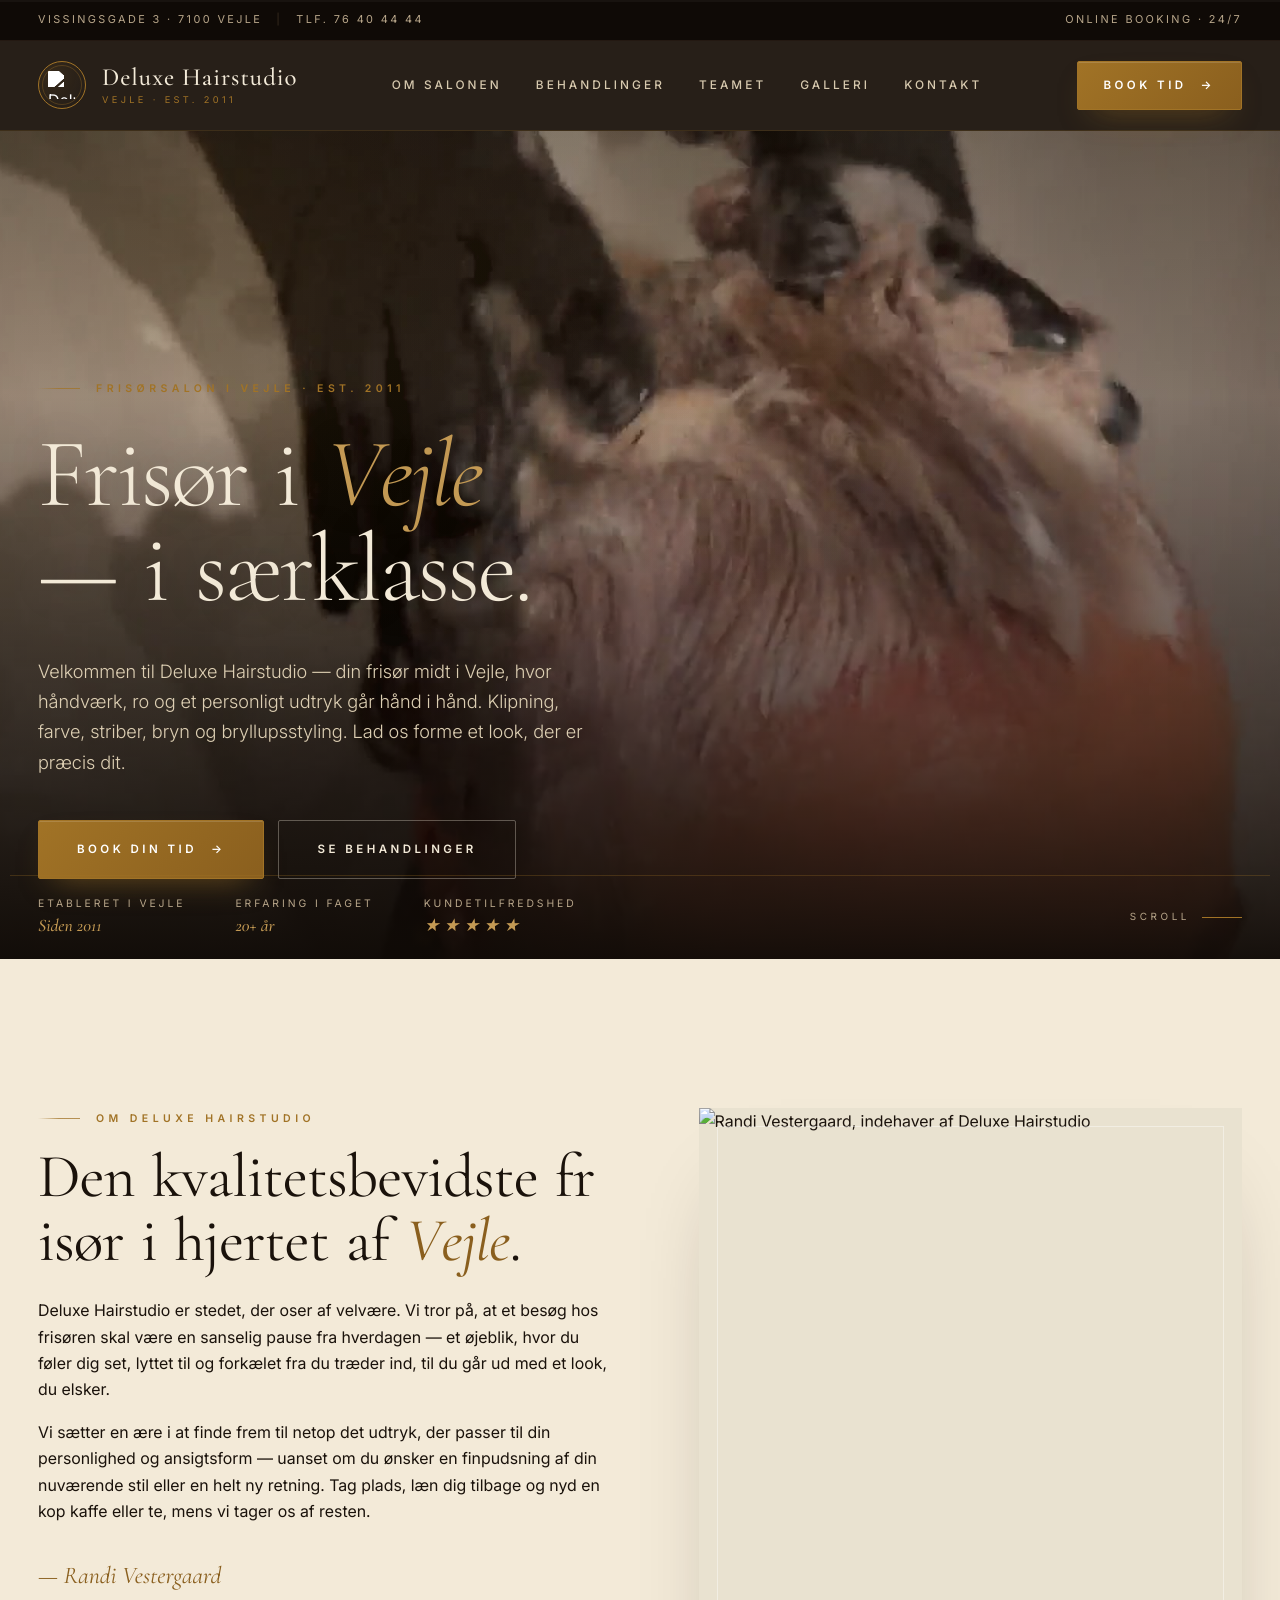
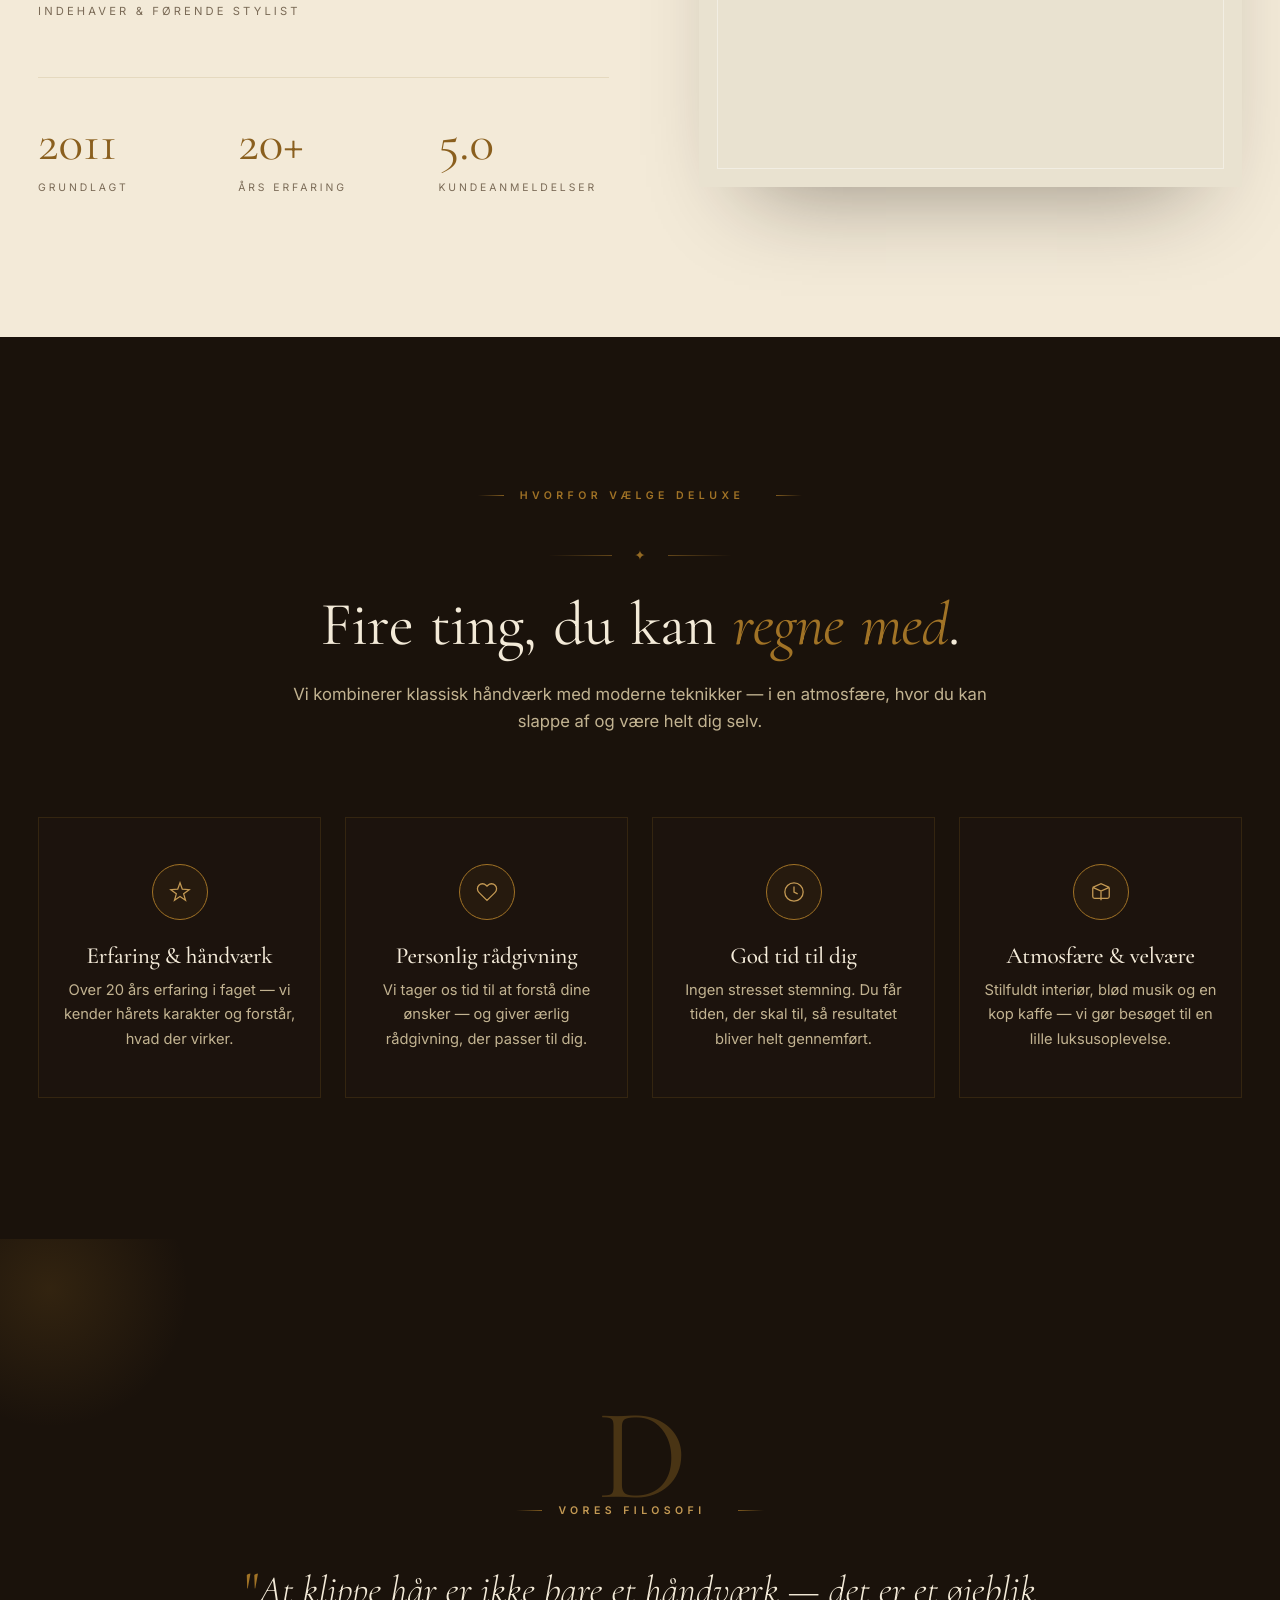
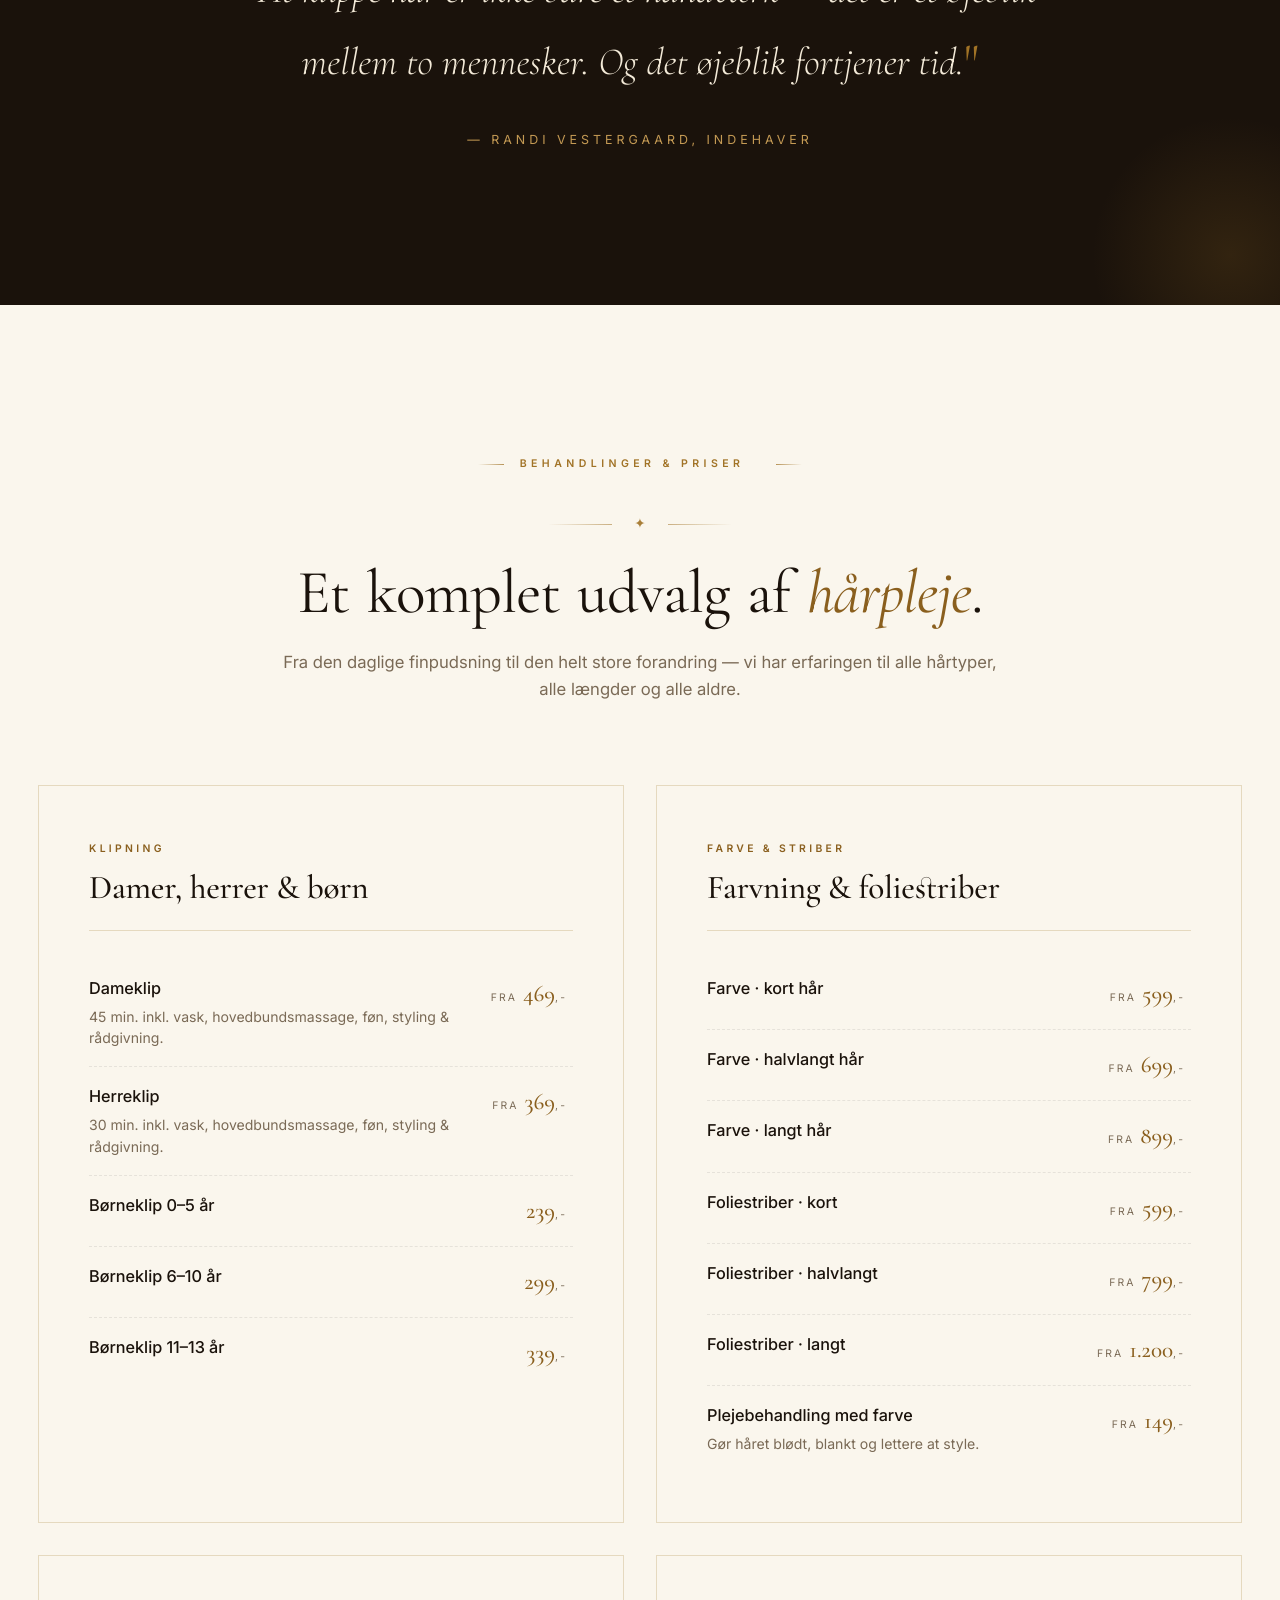
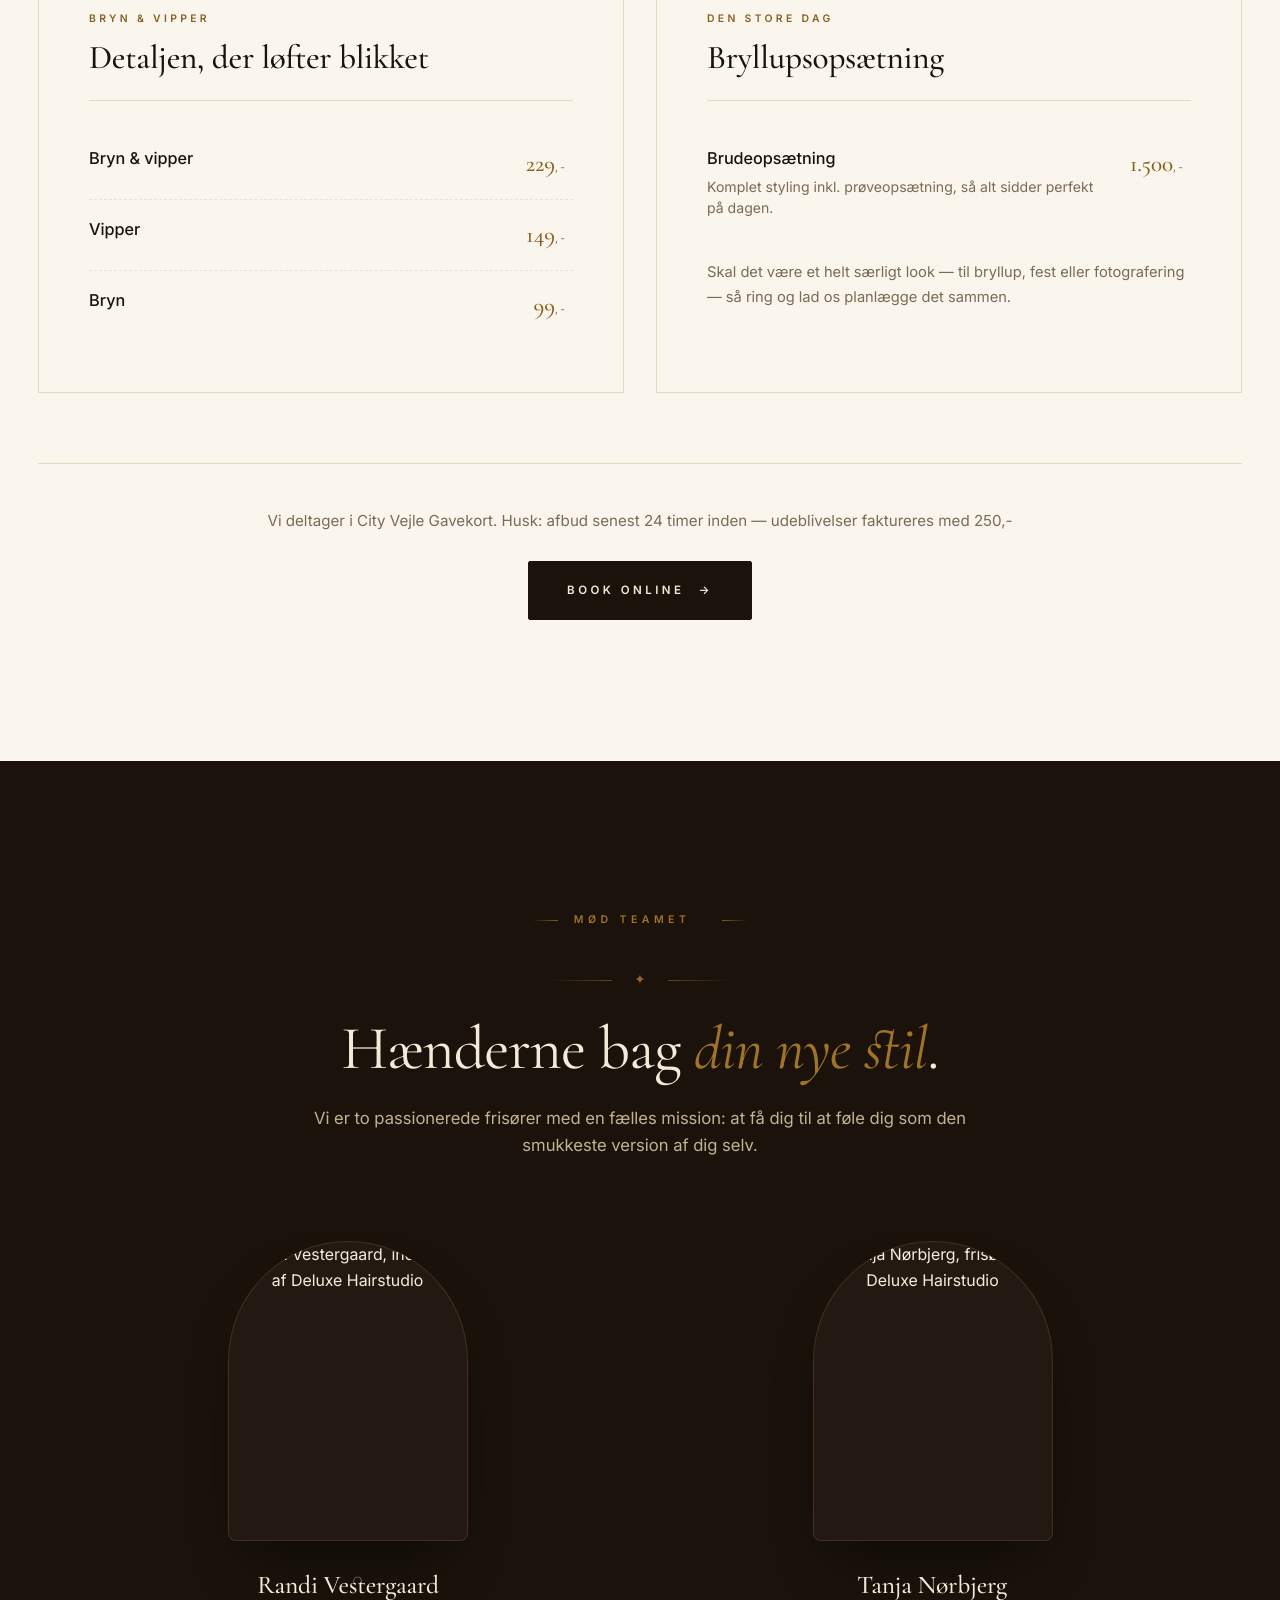
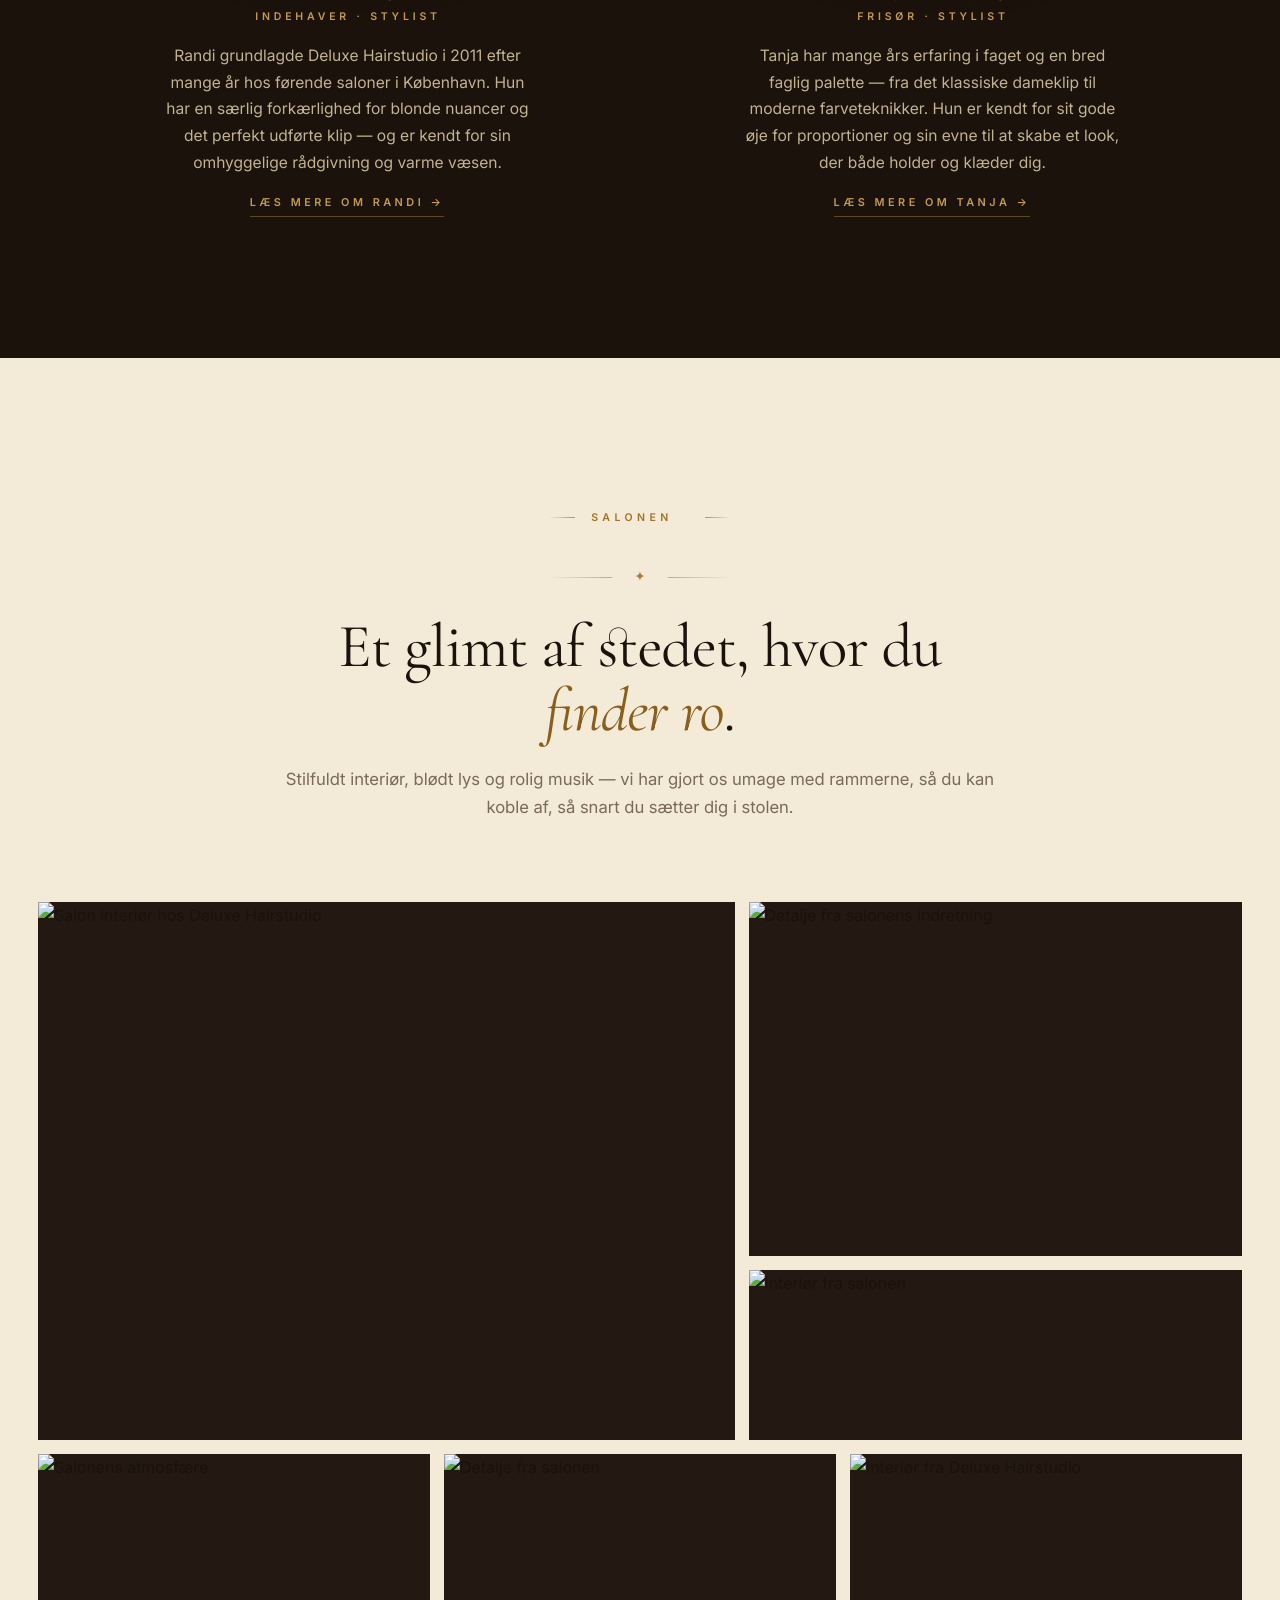
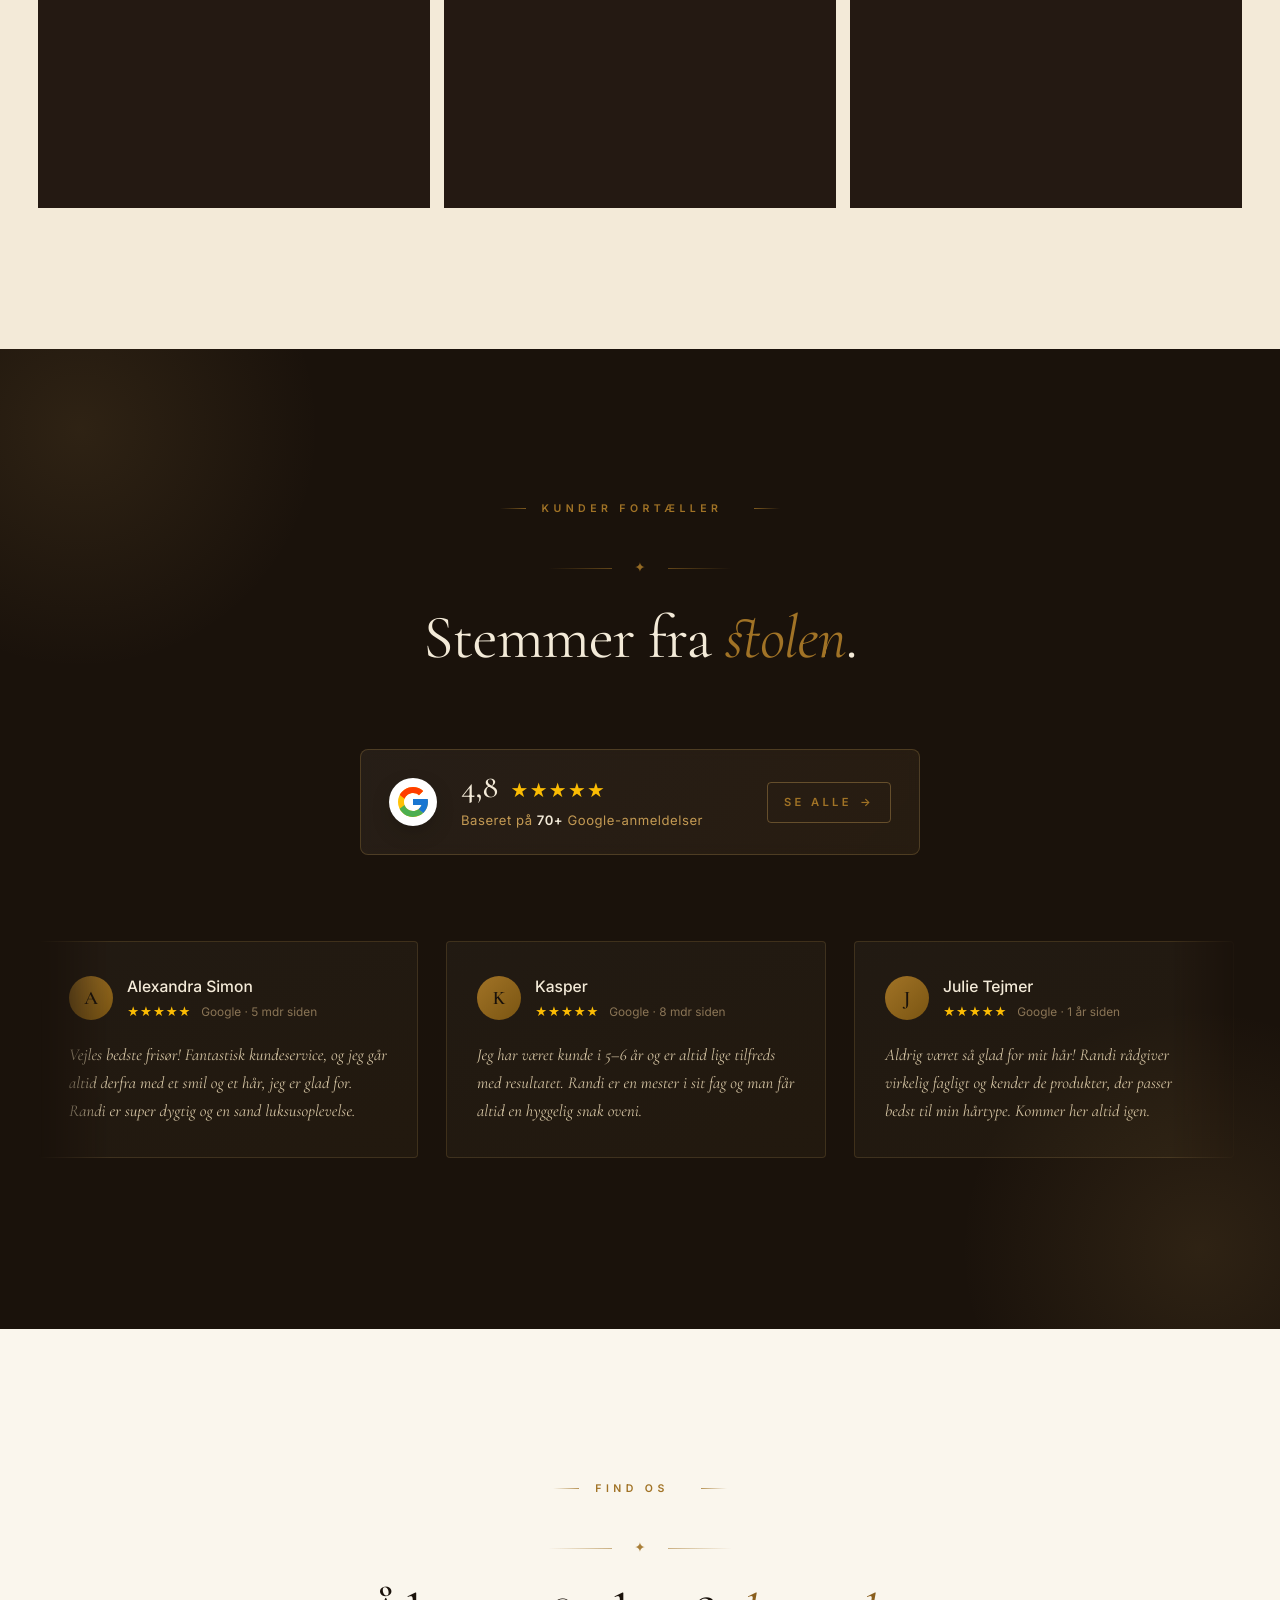
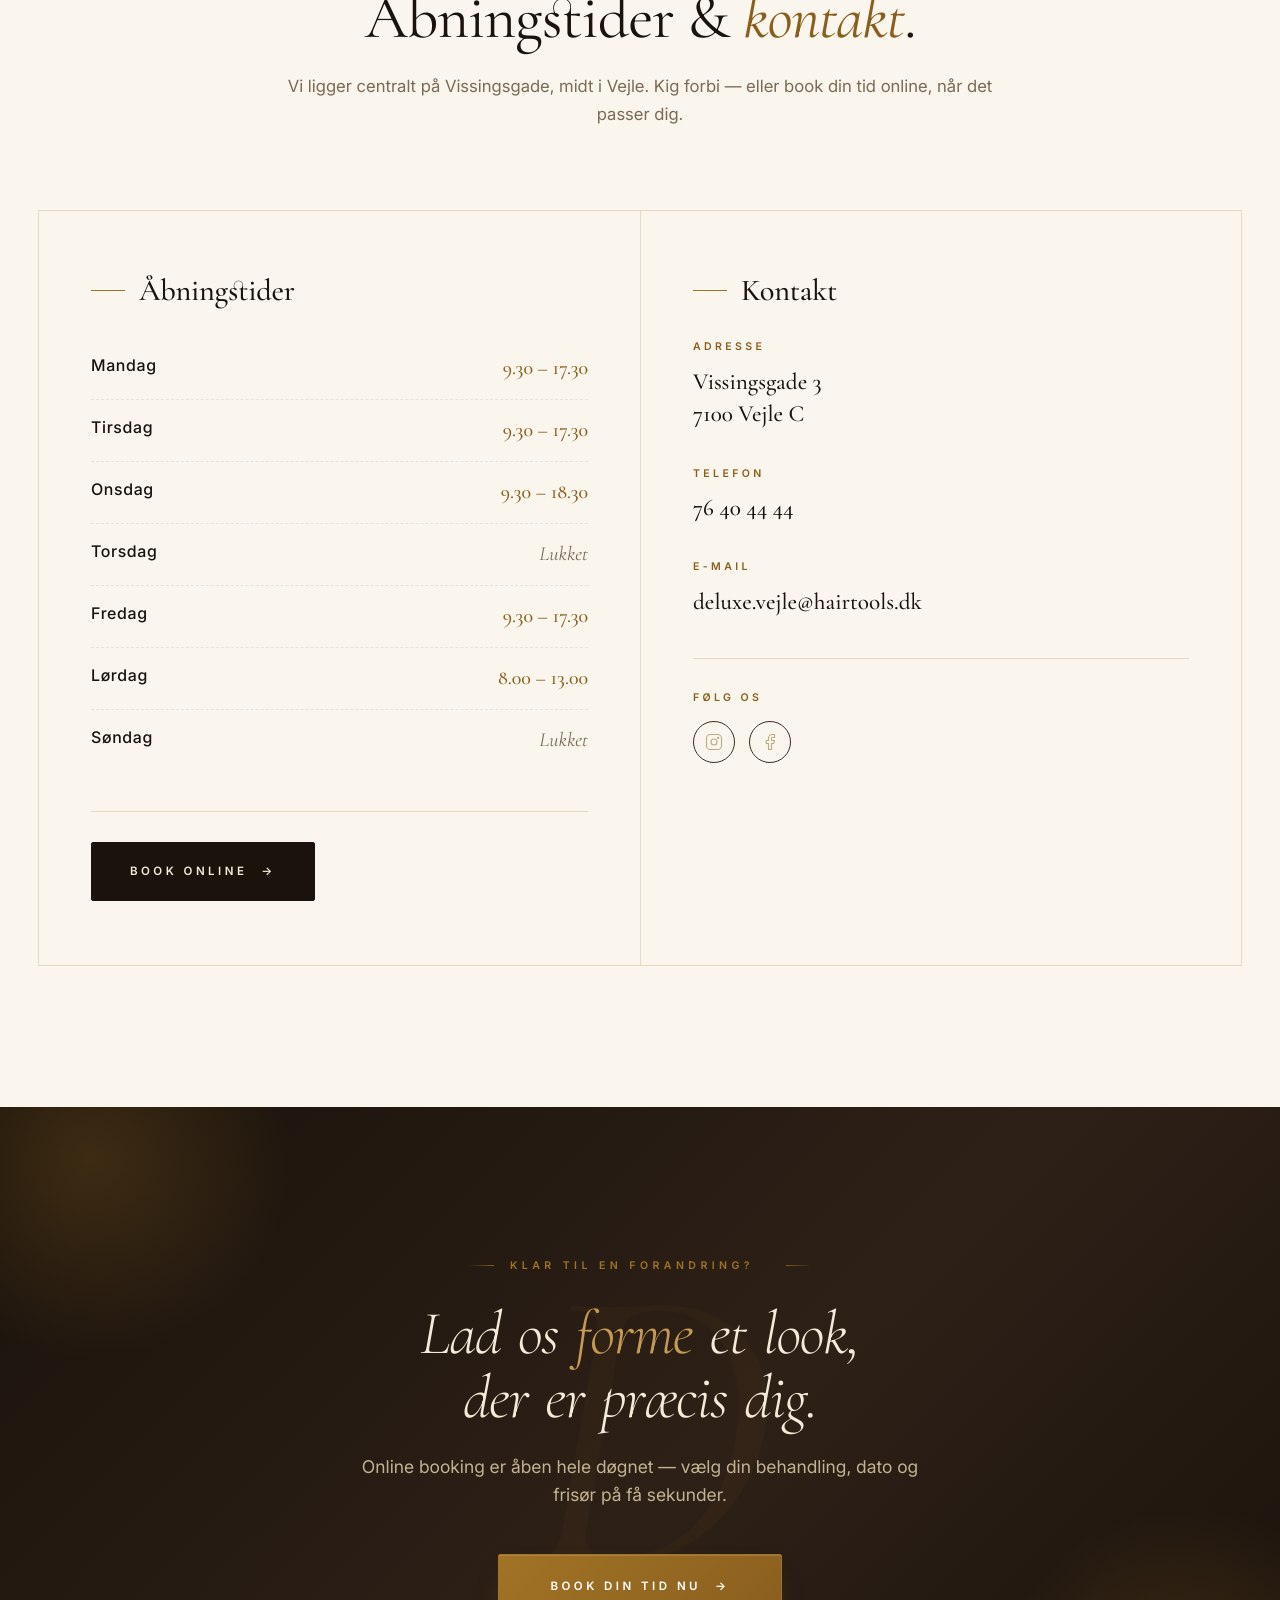
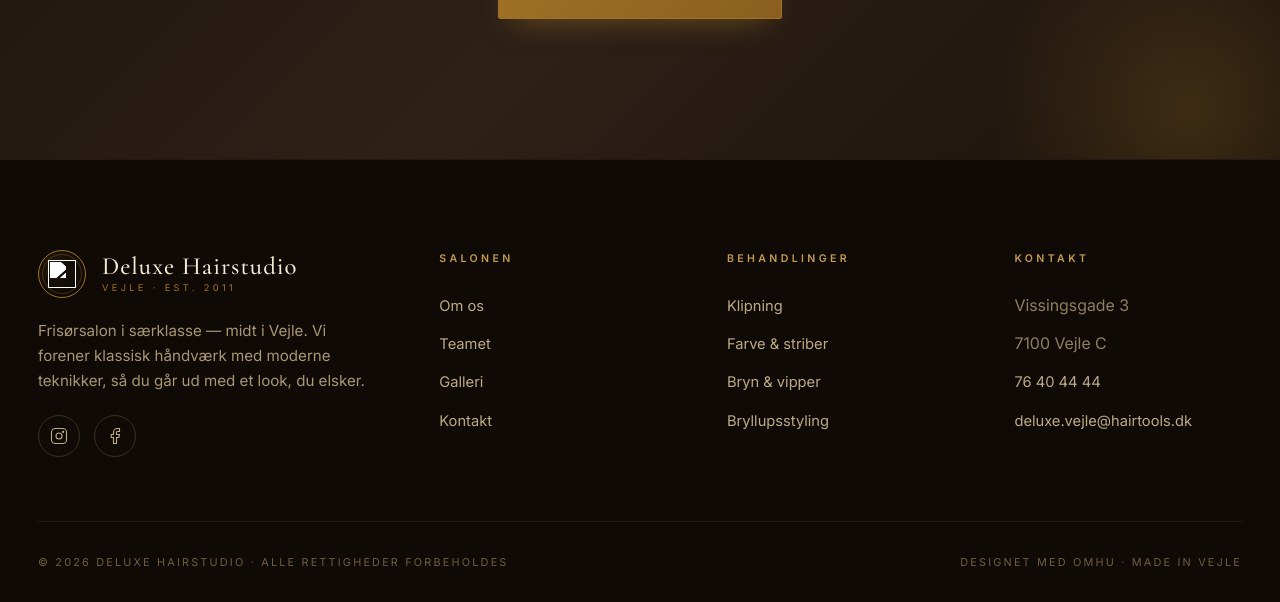
==== index.html @ c27f7000 "Initial deploy: SEO-optimeret luksus-hjemmeside klar til Vercel" ====
<!doctype html>
<html lang="da-DK">
<head>
<meta charset="utf-8" />
<meta name="viewport" content="width=device-width, initial-scale=1.0" />

<!-- ====== PRIMARY SEO ====== -->
<title>Frisør i Vejle · Deluxe Hairstudio — Vejles bedste frisørsalon</title>
<meta name="description" content="Frisør i Vejle midtby — Deluxe Hairstudio på Vissingsgade tilbyder klipning, farve, striber, balayage, bryn og bryllupsstyling. ★★★★★ 4,8 på Google. Book online 24/7." />
<meta name="keywords" content="frisør vejle, frisør i vejle, frisørsalon vejle, hårsalon vejle, klipning vejle, farve striber vejle, balayage vejle, bryllupsfrisør vejle, herreklip vejle, dameklip vejle, Deluxe Hairstudio" />
<meta name="author" content="Deluxe Hairstudio" />
<meta name="robots" content="index, follow, max-image-preview:large" />
<link rel="canonical" href="https://deluxehairstudio.dk/" />
<meta name="theme-color" content="#1a120b" />

<!-- ====== GEO / LOCAL SEO ====== -->
<meta name="geo.region" content="DK-83" />
<meta name="geo.placename" content="Vejle" />
<meta name="geo.position" content="55.709561;9.535619" />
<meta name="ICBM" content="55.709561, 9.535619" />

<!-- ====== OPEN GRAPH ====== -->
<meta property="og:type" content="website" />
<meta property="og:locale" content="da_DK" />
<meta property="og:site_name" content="Deluxe Hairstudio" />
<meta property="og:title" content="Frisør i Vejle · Deluxe Hairstudio — Vejles bedste frisørsalon" />
<meta property="og:description" content="Klipning, farve, striber og bryllupsstyling i hjertet af Vejle. ★ 4,8 på Google. Book online 24/7." />
<meta property="og:url" content="https://deluxehairstudio.dk/" />
<meta property="og:image" content="https://deluxehairstudio.dk/wp-content/uploads/2022/08/Deluxe-1.jpeg" />
<meta property="og:image:alt" content="Stilfuldt interiør hos Deluxe Hairstudio i Vejle" />

<!-- ====== TWITTER ====== -->
<meta name="twitter:card" content="summary_large_image" />
<meta name="twitter:title" content="Frisør i Vejle · Deluxe Hairstudio" />
<meta name="twitter:description" content="Vejles bedste frisør — klipning, farve, balayage og bryllupsstyling. 4,8 ★ på Google." />
<meta name="twitter:image" content="https://deluxehairstudio.dk/wp-content/uploads/2022/08/Deluxe-1.jpeg" />

<link rel="icon" href="https://deluxehairstudio.dk/wp-content/uploads/2022/08/cropped-monogram.png" />
<link rel="apple-touch-icon" href="https://deluxehairstudio.dk/wp-content/uploads/2022/08/cropped-monogram.png" />

<!-- Preload hero assets for crisp first paint -->
<link rel="preload" as="image" href="deluxe-hero-poster.jpg" />
<link rel="preload" as="video" href="deluxe-hero.mp4" type="video/mp4" />

<link rel="preconnect" href="https://fonts.googleapis.com" />
<link rel="preconnect" href="https://fonts.gstatic.com" crossorigin />
<link href="https://fonts.googleapis.com/css2?family=Cormorant+Garamond:ital,wght@0,300;0,400;0,500;0,600;0,700;1,300;1,400;1,500&family=Inter:wght@300;400;500;600;700&display=swap" rel="stylesheet" />

<link rel="stylesheet" href="deluxe.css" />

<!-- ====== JSON-LD · HairSalon LocalBusiness ====== -->
<script type="application/ld+json">
{
  "@context": "https://schema.org",
  "@type": "HairSalon",
  "@id": "https://deluxehairstudio.dk/#salon",
  "name": "Deluxe Hairstudio",
  "alternateName": "Deluxe Hairstudio Vejle",
  "description": "Frisørsalon i særklasse i hjertet af Vejle. Klipning, farve, striber, balayage, bryn og bryllupsstyling.",
  "url": "https://deluxehairstudio.dk/",
  "logo": "https://deluxehairstudio.dk/wp-content/uploads/2022/08/cropped-monogram.png",
  "image": [
    "https://deluxehairstudio.dk/wp-content/uploads/2022/08/Deluxe-1.jpeg",
    "https://deluxehairstudio.dk/wp-content/uploads/2022/08/Deluxe-2.jpeg",
    "https://deluxehairstudio.dk/wp-content/uploads/2022/08/Billede-1.jpg"
  ],
  "telephone": "+4576404444",
  "email": "deluxe.vejle@hairtools.dk",
  "priceRange": "$$",
  "currenciesAccepted": "DKK",
  "paymentAccepted": "Cash, Credit Card, MobilePay, City Vejle Gavekort",
  "foundingDate": "2011",
  "address": {
    "@type": "PostalAddress",
    "streetAddress": "Vissingsgade 3",
    "addressLocality": "Vejle",
    "addressRegion": "Region Syddanmark",
    "postalCode": "7100",
    "addressCountry": "DK"
  },
  "geo": {
    "@type": "GeoCoordinates",
    "latitude": 55.709561,
    "longitude": 9.535619
  },
  "areaServed": [
    {"@type":"City","name":"Vejle"},
    {"@type":"City","name":"Børkop"},
    {"@type":"City","name":"Jelling"},
    {"@type":"City","name":"Bredsten"},
    {"@type":"City","name":"Egtved"}
  ],
  "openingHoursSpecification": [
    {"@type":"OpeningHoursSpecification","dayOfWeek":"Monday","opens":"09:30","closes":"17:30"},
    {"@type":"OpeningHoursSpecification","dayOfWeek":"Tuesday","opens":"09:30","closes":"17:30"},
    {"@type":"OpeningHoursSpecification","dayOfWeek":"Wednesday","opens":"09:30","closes":"18:30"},
    {"@type":"OpeningHoursSpecification","dayOfWeek":"Friday","opens":"09:30","closes":"17:30"},
    {"@type":"OpeningHoursSpecification","dayOfWeek":"Saturday","opens":"08:00","closes":"13:00"}
  ],
  "sameAs": [
    "https://www.instagram.com/deluxehairstudio/",
    "https://www.facebook.com/deluxecoiffure/"
  ],
  "hasOfferCatalog": {
    "@type": "OfferCatalog",
    "name": "Behandlinger hos frisør i Vejle",
    "itemListElement": [
      {"@type":"Offer","itemOffered":{"@type":"Service","name":"Dameklip"},"price":"469","priceCurrency":"DKK"},
      {"@type":"Offer","itemOffered":{"@type":"Service","name":"Herreklip"},"price":"369","priceCurrency":"DKK"},
      {"@type":"Offer","itemOffered":{"@type":"Service","name":"Farve · kort hår"},"price":"599","priceCurrency":"DKK"},
      {"@type":"Offer","itemOffered":{"@type":"Service","name":"Balayage"},"price":"1200","priceCurrency":"DKK"},
      {"@type":"Offer","itemOffered":{"@type":"Service","name":"Foliestriber"},"price":"599","priceCurrency":"DKK"},
      {"@type":"Offer","itemOffered":{"@type":"Service","name":"Brudeopsætning"},"price":"1500","priceCurrency":"DKK"},
      {"@type":"Offer","itemOffered":{"@type":"Service","name":"Bryn & vipper"},"price":"229","priceCurrency":"DKK"}
    ]
  },
  "employee": [
    {"@type":"Person","name":"Randi Vestergaard","jobTitle":"Indehaver & frisør","url":"https://deluxehairstudio.dk/randi"},
    {"@type":"Person","name":"Tanja Nørbjerg","jobTitle":"Frisør & stylist","url":"https://deluxehairstudio.dk/tanja"}
  ],
  "aggregateRating": {
    "@type": "AggregateRating",
    "ratingValue": "4.8",
    "reviewCount": "70",
    "bestRating": "5",
    "worstRating": "1"
  },
  "review": [
    {"@type":"Review","author":{"@type":"Person","name":"Alexandra Simon"},"reviewRating":{"@type":"Rating","ratingValue":"5"},"reviewBody":"Vejles bedste frisør! Fantastisk kundeservice."},
    {"@type":"Review","author":{"@type":"Person","name":"Kasper"},"reviewRating":{"@type":"Rating","ratingValue":"5"},"reviewBody":"Jeg har været kunde i 5–6 år, og er altid lige tilfreds med resultatet. Randi er en mester i sit fag."},
    {"@type":"Review","author":{"@type":"Person","name":"Julie Tejmer"},"reviewRating":{"@type":"Rating","ratingValue":"5"},"reviewBody":"Aldrig været så glad for mit hår! Randi rådgiver virkelig fagligt."}
  ]
}
</script>

<!-- ====== JSON-LD · WebSite + SearchAction ====== -->
<script type="application/ld+json">
{
  "@context": "https://schema.org",
  "@type": "WebSite",
  "name": "Deluxe Hairstudio",
  "url": "https://deluxehairstudio.dk/",
  "inLanguage": "da-DK",
  "publisher": {"@id":"https://deluxehairstudio.dk/#salon"}
}
</script>
</head>
<body>

<!-- ============ TOP BAR ============ -->
<div class="topbar">
  <div class="container topbar-inner">
    <div><span>Vissingsgade 3 · 7100 Vejle</span><span class="pipe hide-sm">|</span><a href="tel:+4576404444" class="hide-sm">Tlf. 76 40 44 44</a></div>
    <div class="hide-sm">Online booking · 24/7</div>
  </div>
</div>

<!-- ============ HEADER ============ -->
<header class="site-header">
  <div class="container">
    <nav class="nav">
      <a class="brand" href="#top" aria-label="Deluxe Hairstudio forside">
        <span class="brand-mark">
          <img src="https://deluxehairstudio.dk/wp-content/uploads/2022/08/cropped-monogram.png" alt="Deluxe Hairstudio monogram"/>
        </span>
        <span class="brand-text">
          <span class="brand-name">Deluxe Hairstudio</span>
          <span class="brand-tag">Vejle · Est. 2011</span>
        </span>
      </a>

      <div class="nav-links" id="navLinks">
        <a href="#om">Om salonen</a>
        <a href="behandlinger.html">Behandlinger</a>
        <a href="#team">Teamet</a>
        <a href="galleri.html">Galleri</a>
        <a href="#kontakt">Kontakt</a>
        <a class="btn btn-primary" href="https://salonbook.one/?deluxe.vejle#/" target="_blank" rel="noopener">Book tid <span class="arrow">→</span></a>
      </div>

      <div class="nav-cta">
        <a class="btn btn-primary" href="https://salonbook.one/?deluxe.vejle#/" target="_blank" rel="noopener">Book tid <span class="arrow">→</span></a>
      </div>

      <button class="menu-toggle" id="menuToggle" aria-label="Åbn menu" aria-expanded="false"><span></span></button>
    </nav>
  </div>
</header>

<!-- ============ HERO WITH VIDEO ============ -->
<section class="hero" id="top">
  <div class="hero-media" aria-hidden="true">
    <video
      id="heroVideo"
      poster="deluxe-hero-poster.jpg"
      autoplay muted loop playsinline preload="auto"
      aria-hidden="true">
      <source src="deluxe-hero.mp4" type="video/mp4" />
    </video>
  </div>

  <div class="container">
    <div class="hero-inner reveal">
      <span class="eyebrow">Frisørsalon i Vejle · Est. 2011</span>
      <h1 data-split>Frisør i <em>Vejle</em><br/>— i særklasse.</h1>
      <p class="lead">Velkommen til Deluxe Hairstudio — din frisør midt i Vejle, hvor håndværk, ro og et personligt udtryk går hånd i hånd. Klipning, farve, striber, bryn og bryllupsstyling. Lad os forme et look, der er præcis dit.</p>
      <div class="hero-actions">
        <a class="btn btn-primary" href="https://salonbook.one/?deluxe.vejle#/" target="_blank" rel="noopener">Book din tid <span class="arrow">→</span></a>
        <a class="btn btn-outline" href="#services">Se behandlinger</a>
      </div>
    </div>
  </div>

  <div class="hero-meta">
    <div class="hero-meta-list">
      <div class="item">Etableret i Vejle<strong>Siden 2011</strong></div>
      <div class="item">Erfaring i faget<strong>20+ år</strong></div>
      <div class="item">Kundetilfredshed<strong>★ ★ ★ ★ ★</strong></div>
    </div>
    <div class="hero-scroll">Scroll</div>
  </div>
</section>

<!-- ============ INTRO ============ -->
<section class="section section-cream" id="om">
  <div class="container">
    <div class="intro reveal">
      <div class="intro-text">
        <span class="eyebrow">Om Deluxe Hairstudio</span>
        <h2 data-split>Den kvalitetsbevidste frisør i hjertet af <em>Vejle</em>.</h2>
        <p>Deluxe Hairstudio er stedet, der oser af velvære. Vi tror på, at et besøg hos frisøren skal være en sanselig pause fra hverdagen — et øjeblik, hvor du føler dig set, lyttet til og forkælet fra du træder ind, til du går ud med et look, du elsker.</p>
        <p>Vi sætter en ære i at finde frem til netop det udtryk, der passer til din personlighed og ansigtsform — uanset om du ønsker en finpudsning af din nuværende stil eller en helt ny retning. Tag plads, læn dig tilbage og nyd en kop kaffe eller te, mens vi tager os af resten.</p>
        <div class="signature">— Randi Vestergaard</div>
        <div class="small">Indehaver & førende stylist</div>
        <div class="intro-stats">
          <div class="intro-stat"><div class="num">2011</div><div class="label">Grundlagt</div></div>
          <div class="intro-stat"><div class="num">20+</div><div class="label">Års erfaring</div></div>
          <div class="intro-stat"><div class="num">5.0</div><div class="label">Kundeanmeldelser</div></div>
        </div>
      </div>
      <div class="intro-image">
        <div class="intro-image-inner">
          <img src="https://deluxehairstudio.dk/wp-content/uploads/2022/08/Randi-deluxe-e1661190240617.jpeg" alt="Randi Vestergaard, indehaver af Deluxe Hairstudio" loading="lazy"/>
        </div>
      </div>
    </div>
  </div>
</section>

<!-- ============ VALUES ============ -->
<section class="section section-dark">
  <div class="container">
    <div class="section-head reveal">
      <span class="eyebrow center">Hvorfor vælge Deluxe</span>
      <div class="divider-ornament" aria-hidden="true"><span>✦</span></div>
      <h2 data-split>Fire ting, du kan <em>regne med</em>.</h2>
      <p>Vi kombinerer klassisk håndværk med moderne teknikker — i en atmosfære, hvor du kan slappe af og være helt dig selv.</p>
    </div>

    <div class="values reveal">
      <div class="value tilt">
        <div class="value-icon" aria-hidden="true">
          <svg width="22" height="22" viewBox="0 0 24 24" fill="none" stroke="currentColor" stroke-width="1.4"><path d="M12 2 14.5 9 22 9.5 16 14 18 21 12 17 6 21 8 14 2 9.5 9.5 9z"/></svg>
        </div>
        <h4>Erfaring & håndværk</h4>
        <p>Over 20 års erfaring i faget — vi kender hårets karakter og forstår, hvad der virker.</p>
      </div>
      <div class="value tilt">
        <div class="value-icon" aria-hidden="true">
          <svg width="22" height="22" viewBox="0 0 24 24" fill="none" stroke="currentColor" stroke-width="1.4"><path d="M20.84 4.61a5.5 5.5 0 0 0-7.78 0L12 5.67l-1.06-1.06a5.5 5.5 0 0 0-7.78 7.78l1.06 1.06L12 21.23l7.78-7.78 1.06-1.06a5.5 5.5 0 0 0 0-7.78z"/></svg>
        </div>
        <h4>Personlig rådgivning</h4>
        <p>Vi tager os tid til at forstå dine ønsker — og giver ærlig rådgivning, der passer til dig.</p>
      </div>
      <div class="value tilt">
        <div class="value-icon" aria-hidden="true">
          <svg width="22" height="22" viewBox="0 0 24 24" fill="none" stroke="currentColor" stroke-width="1.4"><circle cx="12" cy="12" r="10"/><path d="M12 6v6l4 2"/></svg>
        </div>
        <h4>God tid til dig</h4>
        <p>Ingen stresset stemning. Du får tiden, der skal til, så resultatet bliver helt gennemført.</p>
      </div>
      <div class="value tilt">
        <div class="value-icon" aria-hidden="true">
          <svg width="22" height="22" viewBox="0 0 24 24" fill="none" stroke="currentColor" stroke-width="1.4"><path d="M3 7v10a2 2 0 0 0 2 2h14a2 2 0 0 0 2-2V7M3 7l9-4 9 4M3 7l9 4 9-4M12 11v10"/></svg>
        </div>
        <h4>Atmosfære & velvære</h4>
        <p>Stilfuldt interiør, blød musik og en kop kaffe — vi gør besøget til en lille luksusoplevelse.</p>
      </div>
    </div>
  </div>
</section>


<!-- ============ EDITORIAL QUOTE BREAK ============ -->
<section class="editorial-quote">
  <div class="container">
    <div class="quote-inner reveal">
      <div class="quote-mono" aria-hidden="true">D</div>
      <span class="eyebrow center"><span>Vores filosofi</span></span>
      <blockquote>
        <em>"</em>At klippe hår er ikke bare et håndværk — det er et øjeblik mellem to mennesker. Og det øjeblik fortjener tid.<em>"</em>
      </blockquote>
      <cite>— Randi Vestergaard, indehaver</cite>
    </div>
  </div>
</section>

<!-- ============ SERVICES ============ -->
<section class="section" id="services">
  <div class="container">
    <div class="section-head reveal">
      <span class="eyebrow center">Behandlinger & priser</span>
      <div class="divider-ornament" aria-hidden="true"><span>✦</span></div>
      <h2 data-split>Et komplet udvalg af <em>hårpleje</em>.</h2>
      <p>Fra den daglige finpudsning til den helt store forandring — vi har erfaringen til alle hårtyper, alle længder og alle aldre.</p>
    </div>

    <div class="services reveal">

      <article class="service-card tilt">
        <span class="cat">Klipning</span>
        <h3>Damer, herrer & børn</h3>
        <ul class="service-list">
          <li>
            <div>
              <div class="name">Dameklip</div>
              <div class="desc">45 min. inkl. vask, hovedbundsmassage, føn, styling & rådgivning.</div>
            </div>
            <div class="price"><small>fra</small>469<small>,-</small></div>
          </li>
          <li>
            <div>
              <div class="name">Herreklip</div>
              <div class="desc">30 min. inkl. vask, hovedbundsmassage, føn, styling & rådgivning.</div>
            </div>
            <div class="price"><small>fra</small>369<small>,-</small></div>
          </li>
          <li>
            <div><div class="name">Børneklip 0–5 år</div></div>
            <div class="price">239<small>,-</small></div>
          </li>
          <li>
            <div><div class="name">Børneklip 6–10 år</div></div>
            <div class="price">299<small>,-</small></div>
          </li>
          <li>
            <div><div class="name">Børneklip 11–13 år</div></div>
            <div class="price">339<small>,-</small></div>
          </li>
        </ul>
      </article>

      <article class="service-card tilt">
        <span class="cat">Farve & striber</span>
        <h3>Farvning & foliestriber</h3>
        <ul class="service-list">
          <li><div><div class="name">Farve · kort hår</div></div><div class="price"><small>fra</small>599<small>,-</small></div></li>
          <li><div><div class="name">Farve · halvlangt hår</div></div><div class="price"><small>fra</small>699<small>,-</small></div></li>
          <li><div><div class="name">Farve · langt hår</div></div><div class="price"><small>fra</small>899<small>,-</small></div></li>
          <li><div><div class="name">Foliestriber · kort</div></div><div class="price"><small>fra</small>599<small>,-</small></div></li>
          <li><div><div class="name">Foliestriber · halvlangt</div></div><div class="price"><small>fra</small>799<small>,-</small></div></li>
          <li><div><div class="name">Foliestriber · langt</div></div><div class="price"><small>fra</small>1.200<small>,-</small></div></li>
          <li>
            <div>
              <div class="name">Plejebehandling med farve</div>
              <div class="desc">Gør håret blødt, blankt og lettere at style.</div>
            </div>
            <div class="price"><small>fra</small>149<small>,-</small></div>
          </li>
        </ul>
      </article>

      <article class="service-card tilt">
        <span class="cat">Bryn & vipper</span>
        <h3>Detaljen, der løfter blikket</h3>
        <ul class="service-list">
          <li><div><div class="name">Bryn & vipper</div></div><div class="price">229<small>,-</small></div></li>
          <li><div><div class="name">Vipper</div></div><div class="price">149<small>,-</small></div></li>
          <li><div><div class="name">Bryn</div></div><div class="price">99<small>,-</small></div></li>
        </ul>
      </article>

      <article class="service-card tilt">
        <span class="cat">Den store dag</span>
        <h3>Bryllups­opsætning</h3>
        <ul class="service-list">
          <li>
            <div>
              <div class="name">Brudeopsætning</div>
              <div class="desc">Komplet styling inkl. prøveopsætning, så alt sidder perfekt på dagen.</div>
            </div>
            <div class="price">1.500<small>,-</small></div>
          </li>
        </ul>
        <p style="margin-top:24px;font-size:.92rem;color:var(--muted);">Skal det være et helt særligt look — til bryllup, fest eller fotografering — så ring og lad os planlægge det sammen.</p>
      </article>

    </div>

    <div class="services-foot reveal">
      <p>Vi deltager i City Vejle Gavekort. Husk: afbud senest 24 timer inden — udeblivelser faktureres med 250,-</p>
      <a class="btn btn-dark" href="https://salonbook.one/?deluxe.vejle#/" target="_blank" rel="noopener">Book online <span class="arrow">→</span></a>
    </div>
  </div>
</section>

<!-- ============ TEAM ============ -->
<section class="section section-dark" id="team">
  <div class="container">
    <div class="section-head reveal">
      <span class="eyebrow center">Mød teamet</span>
      <div class="divider-ornament" aria-hidden="true"><span>✦</span></div>
      <h2>Hænderne bag <em>din nye stil</em>.</h2>
      <p>Vi er to passionerede frisører med en fælles mission: at få dig til at føle dig som den smukkeste version af dig selv.</p>
    </div>

    <div class="team reveal">
      <article class="member tilt">
        <div class="member-photo">
          <div class="member-photo-inner">
            <img src="https://deluxehairstudio.dk/wp-content/uploads/2022/08/Randi-deluxe-e1661190240617.jpeg" alt="Randi Vestergaard, indehaver af Deluxe Hairstudio" loading="lazy"/>
          </div>
        </div>
        <h3>Randi Vestergaard</h3>
        <div class="role">Indehaver · Stylist</div>
        <p>Randi grundlagde Deluxe Hairstudio i 2011 efter mange år hos førende saloner i København. Hun har en særlig forkærlighed for blonde nuancer og det perfekt udførte klip — og er kendt for sin omhyggelige rådgivning og varme væsen.</p>
        <a href="randi.html" style="display:inline-block;margin-top:18px;color:var(--gold-soft);font-size:.68rem;letter-spacing:.32em;text-transform:uppercase;font-weight:600;border-bottom:1px solid rgba(196,154,84,.4);padding-bottom:4px;transition:all .3s;">Læs mere om Randi →</a>
      </article>

      <article class="member tilt">
        <div class="member-photo">
          <div class="member-photo-inner">
            <img src="https://deluxehairstudio.dk/wp-content/uploads/2023/04/IMG_5987-e1682885576387.jpeg" alt="Tanja Nørbjerg, frisør hos Deluxe Hairstudio" loading="lazy"/>
          </div>
        </div>
        <h3>Tanja Nørbjerg</h3>
        <div class="role">Frisør · Stylist</div>
        <p>Tanja har mange års erfaring i faget og en bred faglig palette — fra det klassiske dameklip til moderne farveteknikker. Hun er kendt for sit gode øje for proportioner og sin evne til at skabe et look, der både holder og klæder dig.</p>
        <a href="tanja.html" style="display:inline-block;margin-top:18px;color:var(--gold-soft);font-size:.68rem;letter-spacing:.32em;text-transform:uppercase;font-weight:600;border-bottom:1px solid rgba(196,154,84,.4);padding-bottom:4px;transition:all .3s;">Læs mere om Tanja →</a>
      </article>
    </div>
  </div>
</section>


<!-- ============ GALLERY ============ -->
<section class="section section-cream" id="galleri">
  <div class="container">
    <div class="section-head reveal">
      <span class="eyebrow center">Salonen</span>
      <div class="divider-ornament" aria-hidden="true"><span>✦</span></div>
      <h2>Et glimt af stedet, hvor du <em>finder ro</em>.</h2>
      <p>Stilfuldt interiør, blødt lys og rolig musik — vi har gjort os umage med rammerne, så du kan koble af, så snart du sætter dig i stolen.</p>
    </div>

    <div class="gallery reveal">
      <div class="gallery-item g-1"><img src="https://deluxehairstudio.dk/wp-content/uploads/2022/08/Deluxe-1.jpeg" alt="Salon interiør hos Deluxe Hairstudio" loading="lazy"/></div>
      <div class="gallery-item g-2"><img src="https://deluxehairstudio.dk/wp-content/uploads/2022/08/Billede-9.jpeg" alt="Detalje fra salonens indretning" loading="lazy"/></div>
      <div class="gallery-item g-3"><img src="https://deluxehairstudio.dk/wp-content/uploads/2022/08/Deluxe-2.jpeg" alt="Interiør fra salonen" loading="lazy"/></div>
      <div class="gallery-item g-4"><img src="https://deluxehairstudio.dk/wp-content/uploads/2022/08/IMG_0982.jpeg" alt="Salonens atmosfære" loading="lazy"/></div>
      <div class="gallery-item g-5"><img src="https://deluxehairstudio.dk/wp-content/uploads/2022/08/Billede-2.jpeg" alt="Detalje fra salonen" loading="lazy"/></div>
      <div class="gallery-item g-6"><img src="https://deluxehairstudio.dk/wp-content/uploads/2022/08/Billede-1.jpg" alt="Interiør fra Deluxe Hairstudio" loading="lazy"/></div>
    </div>
  </div>
</section>

<!-- ============ TESTIMONIALS · GOOGLE REVIEWS ============ -->
<section class="section section-dark reviews-section">
  <div class="container">
    <div class="section-head reveal">
      <span class="eyebrow center">Kunder fortæller</span>
      <div class="divider-ornament" aria-hidden="true"><span>✦</span></div>
      <h2>Stemmer fra <em>stolen</em>.</h2>
    </div>

    <!-- Google badge -->
    <div class="google-badge reveal" aria-label="Bedømmelse på Google: 4,8 ud af 5 stjerner">
      <div class="g-logo" aria-hidden="true">
        <svg width="36" height="36" viewBox="0 0 48 48"><path fill="#FFC107" d="M43.611 20.083H42V20H24v8h11.303c-1.649 4.657-6.08 8-11.303 8-6.627 0-12-5.373-12-12s5.373-12 12-12c3.059 0 5.842 1.154 7.961 3.039l5.657-5.657C34.046 6.053 29.268 4 24 4 12.955 4 4 12.955 4 24s8.955 20 20 20 20-8.955 20-20c0-1.341-.138-2.65-.389-3.917z"/><path fill="#FF3D00" d="M6.306 14.691l6.571 4.819C14.655 15.108 18.961 12 24 12c3.059 0 5.842 1.154 7.961 3.039l5.657-5.657C34.046 6.053 29.268 4 24 4 16.318 4 9.656 8.337 6.306 14.691z"/><path fill="#4CAF50" d="M24 44c5.166 0 9.86-1.977 13.409-5.192l-6.19-5.238C29.211 35.091 26.715 36 24 36c-5.202 0-9.619-3.317-11.283-7.946l-6.522 5.025C9.505 39.556 16.227 44 24 44z"/><path fill="#1976D2" d="M43.611 20.083H42V20H24v8h11.303c-.792 2.237-2.231 4.166-4.087 5.571.001-.001.002-.001.003-.002l6.19 5.238C36.971 39.205 44 34 44 24c0-1.341-.138-2.65-.389-3.917z"/></svg>
      </div>
      <div class="g-info">
        <div class="g-line">
          <span class="g-rating">4,8</span>
          <span class="g-stars" aria-hidden="true">★★★★★</span>
        </div>
        <div class="g-meta">Baseret på <strong>70+</strong> Google-anmeldelser</div>
      </div>
      <a class="g-cta" href="https://www.google.com/search?q=Deluxe+Hairstudio+Vejle+reviews" target="_blank" rel="noopener">Se alle <span class="arrow">→</span></a>
    </div>

    <!-- Review marquee -->
    <div class="reviews-marquee reveal" aria-label="Kundeanmeldelser fra Google">
      <div class="reviews-track">
        <!-- set 1 -->
        <figure class="review-card">
          <div class="r-head">
            <div class="r-avatar" aria-hidden="true">A</div>
            <div>
              <div class="r-name">Alexandra Simon</div>
              <div class="r-meta"><span class="r-stars">★★★★★</span><span class="r-source">Google · 5 mdr siden</span></div>
            </div>
          </div>
          <blockquote>Vejles bedste frisør! Fantastisk kundeservice, og jeg går altid derfra med et smil og et hår, jeg er glad for. Randi er super dygtig og en sand luksusoplevelse.</blockquote>
        </figure>

        <figure class="review-card">
          <div class="r-head">
            <div class="r-avatar" aria-hidden="true">K</div>
            <div>
              <div class="r-name">Kasper</div>
              <div class="r-meta"><span class="r-stars">★★★★★</span><span class="r-source">Google · 8 mdr siden</span></div>
            </div>
          </div>
          <blockquote>Jeg har været kunde i 5–6 år og er altid lige tilfreds med resultatet. Randi er en mester i sit fag og man får altid en hyggelig snak oveni.</blockquote>
        </figure>

        <figure class="review-card">
          <div class="r-head">
            <div class="r-avatar" aria-hidden="true">J</div>
            <div>
              <div class="r-name">Julie Tejmer</div>
              <div class="r-meta"><span class="r-stars">★★★★★</span><span class="r-source">Google · 1 år siden</span></div>
            </div>
          </div>
          <blockquote>Aldrig været så glad for mit hår! Randi rådgiver virkelig fagligt og kender de produkter, der passer bedst til min hårtype. Kommer her altid igen.</blockquote>
        </figure>

        <figure class="review-card">
          <div class="r-head">
            <div class="r-avatar" aria-hidden="true">T</div>
            <div>
              <div class="r-name">Thomas Viuff</div>
              <div class="r-meta"><span class="r-stars">★★★★★</span><span class="r-source">Google · 2 år siden</span></div>
            </div>
          </div>
          <blockquote>Top-professionel salon med en helt særlig stemning. Man føler sig virkelig taget hånd om — fra det øjeblik man træder ind, til man går igen.</blockquote>
        </figure>

        <figure class="review-card">
          <div class="r-head">
            <div class="r-avatar" aria-hidden="true">C</div>
            <div>
              <div class="r-name">Carina Johansen</div>
              <div class="r-meta"><span class="r-stars">★★★★★</span><span class="r-source">Google · 1 år siden</span></div>
            </div>
          </div>
          <blockquote>Bedste frisørbesøg længe! Lyttede grundigt til mine ønsker, og resultatet blev præcis som drømt. Bliver fast kunde her.</blockquote>
        </figure>

        <figure class="review-card">
          <div class="r-head">
            <div class="r-avatar" aria-hidden="true">M</div>
            <div>
              <div class="r-name">Michael Paugan</div>
              <div class="r-meta"><span class="r-stars">★★★★★</span><span class="r-source">Google · 2 år siden</span></div>
            </div>
          </div>
          <blockquote>Klart en af de bedste saloner i Vejle. Roligt, stilfuldt — og det viser sig i resultatet hver eneste gang.</blockquote>
        </figure>

        <!-- set 2 (duplicate for seamless marquee) -->
        <figure class="review-card" aria-hidden="true">
          <div class="r-head">
            <div class="r-avatar">A</div>
            <div>
              <div class="r-name">Alexandra Simon</div>
              <div class="r-meta"><span class="r-stars">★★★★★</span><span class="r-source">Google · 5 mdr siden</span></div>
            </div>
          </div>
          <blockquote>Vejles bedste frisør! Fantastisk kundeservice, og jeg går altid derfra med et smil og et hår, jeg er glad for. Randi er super dygtig og en sand luksusoplevelse.</blockquote>
        </figure>
        <figure class="review-card" aria-hidden="true">
          <div class="r-head">
            <div class="r-avatar">K</div>
            <div>
              <div class="r-name">Kasper</div>
              <div class="r-meta"><span class="r-stars">★★★★★</span><span class="r-source">Google · 8 mdr siden</span></div>
            </div>
          </div>
          <blockquote>Jeg har været kunde i 5–6 år og er altid lige tilfreds med resultatet. Randi er en mester i sit fag og man får altid en hyggelig snak oveni.</blockquote>
        </figure>
        <figure class="review-card" aria-hidden="true">
          <div class="r-head">
            <div class="r-avatar">J</div>
            <div>
              <div class="r-name">Julie Tejmer</div>
              <div class="r-meta"><span class="r-stars">★★★★★</span><span class="r-source">Google · 1 år siden</span></div>
            </div>
          </div>
          <blockquote>Aldrig været så glad for mit hår! Randi rådgiver virkelig fagligt og kender de produkter, der passer bedst til min hårtype. Kommer her altid igen.</blockquote>
        </figure>
      </div>
    </div>

  </div>
</section>

<!-- ============ INFO (HOURS + CONTACT) ============ -->
<section class="section" id="kontakt">
  <div class="container">
    <div class="section-head reveal">
      <span class="eyebrow center">Find os</span>
      <div class="divider-ornament" aria-hidden="true"><span>✦</span></div>
      <h2>Åbningstider & <em>kontakt</em>.</h2>
      <p>Vi ligger centralt på Vissingsgade, midt i Vejle. Kig forbi — eller book din tid online, når det passer dig.</p>
    </div>

    <div class="info reveal">
      <div class="info-col">
        <h3>Åbningstider</h3>
        <ul class="hours-list">
          <li><span class="day">Mandag</span><span class="time">9.30 – 17.30</span></li>
          <li><span class="day">Tirsdag</span><span class="time">9.30 – 17.30</span></li>
          <li><span class="day">Onsdag</span><span class="time">9.30 – 18.30</span></li>
          <li><span class="day">Torsdag</span><span class="closed">Lukket</span></li>
          <li><span class="day">Fredag</span><span class="time">9.30 – 17.30</span></li>
          <li><span class="day">Lørdag</span><span class="time">8.00 – 13.00</span></li>
          <li><span class="day">Søndag</span><span class="closed">Lukket</span></li>
        </ul>
        <div class="info-cta">
          <a class="btn btn-dark" href="https://salonbook.one/?deluxe.vejle#/" target="_blank" rel="noopener">Book online <span class="arrow">→</span></a>
        </div>
      </div>

      <div class="info-col">
        <h3>Kontakt</h3>
        <div class="contact-block">
          <div class="label">Adresse</div>
          <address>Vissingsgade 3<br/>7100 Vejle C</address>
        </div>
        <div class="contact-block">
          <div class="label">Telefon</div>
          <a href="tel:+4576404444">76 40 44 44</a>
        </div>
        <div class="contact-block">
          <div class="label">E-mail</div>
          <a href="mailto:deluxe.vejle@hairtools.dk">deluxe.vejle@hairtools.dk</a>
        </div>
        <div class="info-cta">
          <div class="label" style="font-size:.66rem;letter-spacing:.32em;text-transform:uppercase;color:var(--gold-2);margin-bottom:14px;font-weight:600;">Følg os</div>
          <div class="socials" style="margin-top:0">
            <a href="https://www.instagram.com/deluxehairstudio/" target="_blank" rel="noopener" aria-label="Instagram">
              <svg width="18" height="18" viewBox="0 0 24 24" fill="none" stroke="currentColor" stroke-width="1.5"><rect x="2" y="2" width="20" height="20" rx="5"/><circle cx="12" cy="12" r="4"/><circle cx="17.5" cy="6.5" r=".75" fill="currentColor"/></svg>
            </a>
            <a href="https://www.facebook.com/deluxecoiffure/" target="_blank" rel="noopener" aria-label="Facebook">
              <svg width="18" height="18" viewBox="0 0 24 24" fill="none" stroke="currentColor" stroke-width="1.5"><path d="M18 2h-3a5 5 0 0 0-5 5v3H7v4h3v8h4v-8h3l1-4h-4V7a1 1 0 0 1 1-1h3z"/></svg>
            </a>
          </div>
        </div>
      </div>
    </div>
  </div>
</section>

<!-- ============ BOOK BANNER ============ -->
<section class="book-banner">
  <div class="monogram" aria-hidden="true">D</div>
  <div class="container">
    <span class="eyebrow center">Klar til en forandring?</span>
    <h2 data-split>Lad os <span class="accent">forme</span> et look,<br/>der er præcis dig.</h2>
    <p>Online booking er åben hele døgnet — vælg din behandling, dato og frisør på få sekunder.</p>
    <a class="btn btn-primary" href="https://salonbook.one/?deluxe.vejle#/" target="_blank" rel="noopener">Book din tid nu <span class="arrow">→</span></a>
  </div>
</section>

<!-- ============ FOOTER ============ -->
<footer class="site-footer">
  <div class="container">
    <div class="footer-grid">
      <div class="footer-brand">
        <a class="brand" href="#top" style="color:var(--cream)">
          <span class="brand-mark"><img src="https://deluxehairstudio.dk/wp-content/uploads/2022/08/cropped-monogram.png" alt=""/></span>
          <span class="brand-text">
            <span class="brand-name">Deluxe Hairstudio</span>
            <span class="brand-tag">Vejle · Est. 2011</span>
          </span>
        </a>
        <p>Frisørsalon i særklasse — midt i Vejle. Vi forener klassisk håndværk med moderne teknikker, så du går ud med et look, du elsker.</p>
        <div class="socials">
          <a href="https://www.instagram.com/deluxehairstudio/" target="_blank" rel="noopener" aria-label="Instagram">
            <svg width="18" height="18" viewBox="0 0 24 24" fill="none" stroke="currentColor" stroke-width="1.5"><rect x="2" y="2" width="20" height="20" rx="5"/><circle cx="12" cy="12" r="4"/><circle cx="17.5" cy="6.5" r=".75" fill="currentColor"/></svg>
          </a>
          <a href="https://www.facebook.com/deluxecoiffure/" target="_blank" rel="noopener" aria-label="Facebook">
            <svg width="18" height="18" viewBox="0 0 24 24" fill="none" stroke="currentColor" stroke-width="1.5"><path d="M18 2h-3a5 5 0 0 0-5 5v3H7v4h3v8h4v-8h3l1-4h-4V7a1 1 0 0 1 1-1h3z"/></svg>
          </a>
        </div>
      </div>

      <div class="footer-col">
        <h5>Salonen</h5>
        <ul>
          <li><a href="#om">Om os</a></li>
          <li><a href="#team">Teamet</a></li>
          <li><a href="#galleri">Galleri</a></li>
          <li><a href="#kontakt">Kontakt</a></li>
        </ul>
      </div>

      <div class="footer-col">
        <h5>Behandlinger</h5>
        <ul>
          <li><a href="#services">Klipning</a></li>
          <li><a href="#services">Farve & striber</a></li>
          <li><a href="#services">Bryn & vipper</a></li>
          <li><a href="#services">Bryllupsstyling</a></li>
        </ul>
      </div>

      <div class="footer-col">
        <h5>Kontakt</h5>
        <ul>
          <li>Vissingsgade 3</li>
          <li>7100 Vejle C</li>
          <li><a href="tel:+4576404444">76 40 44 44</a></li>
          <li><a href="mailto:deluxe.vejle@hairtools.dk">deluxe.vejle@hairtools.dk</a></li>
        </ul>
      </div>
    </div>

    <div class="footer-bottom">
      <div>© <span id="year"></span> Deluxe Hairstudio · Alle rettigheder forbeholdes</div>
      <div>Designet med omhu · Made in Vejle</div>
    </div>
  </div>
</footer>

<!-- ============ LUXURY UI ELEMENTS ============ -->
<div class="scroll-progress" id="scrollProgress" aria-hidden="true"><span></span></div>
<div class="gold-cursor" id="goldCursor" aria-hidden="true"></div>
<div class="gold-cursor-dot" id="goldCursorDot" aria-hidden="true"></div>

<script src="deluxe.js" defer></script>

</body>
</html>
---- deluxe.css ----
:root{
  /* Deep warm browns & authentic gold — from the original deluxehairstudio.dk palette */
  --bg:#1a120b;          /* deep espresso */
  --bg-2:#241912;        /* slightly lifted brown */
  --bg-3:#2d2017;        /* card brown */
  --cream:#f3ead8;       /* warm cream */
  --cream-2:#e7dcc2;     /* soft champagne */
  --ivory:#faf6ed;       /* paper */
  --gold:#a17326;        /* THE authentic brand gold-brown */
  --gold-2:#8a5f1e;      /* deeper brown-gold for body */
  --gold-soft:#c49a54;   /* soft warm highlight */
  --gold-glow:rgba(161,115,38,.18);
  --bronze:#6b4a1d;      /* dark bronze */
  --ink:#1a120b;         /* espresso for text */
  --muted:#7a6a56;       /* warm muted brown */
  --line:#2d2017;
  --line-light:#e5d9bf;
  --shadow:0 40px 80px -40px rgba(26,18,11,.45);
  --radius:2px;
  --container:1260px;
  --ease:cubic-bezier(.2,.7,.2,1);
}

*,*::before,*::after{box-sizing:border-box}
html{scroll-behavior:smooth}
body{
  margin:0;
  font-family:'Inter',system-ui,-apple-system,sans-serif;
  font-weight:400;
  font-size:16px;
  line-height:1.65;
  color:var(--ink);
  background:var(--ivory);
  -webkit-font-smoothing:antialiased;
  -moz-osx-font-smoothing:grayscale;
  text-rendering:geometricPrecision;
}

img{max-width:100%;display:block}
a{color:inherit;text-decoration:none}
button{font-family:inherit;cursor:pointer;border:0;background:none}

::selection{background:var(--gold);color:#fff}

h1,h2,h3,h4{
  font-family:'Cormorant Garamond',serif;
  font-weight:400;
  letter-spacing:-.012em;
  margin:0 0 .4em;
  line-height:1.04;
  font-feature-settings:"liga","dlig","kern";
}
h1{font-size:clamp(3rem,7.6vw,7rem);font-weight:300;letter-spacing:-.022em;line-height:.98}
h2{font-size:clamp(2.2rem,4.8vw,4.2rem);font-weight:400;letter-spacing:-.014em}
h3{font-size:clamp(1.5rem,2.6vw,2.1rem);font-weight:500;letter-spacing:-.008em}
p{margin:0 0 1em}

.container{width:100%;max-width:var(--container);margin:0 auto;padding:0 28px}

.eyebrow{
  font-family:'Inter',sans-serif;
  font-size:.66rem;
  font-weight:600;
  letter-spacing:.42em;
  text-transform:uppercase;
  color:var(--gold);
  display:inline-flex;
  align-items:center;
  gap:16px;
}
.eyebrow::before{
  content:"";width:42px;height:1px;background:
    linear-gradient(90deg,transparent,var(--gold) 50%,var(--gold));
  opacity:.75;
}
.eyebrow.center{justify-content:center}
.eyebrow.center::before{
  width:26px;
  background:linear-gradient(90deg,transparent,var(--gold));
}
.eyebrow.center::after{
  content:"";width:26px;height:1px;
  background:linear-gradient(90deg,var(--gold),transparent);
  opacity:.75;margin-left:16px;
}

.section{padding:clamp(90px,11vw,160px) 0}
.section-dark{background:var(--bg);color:var(--cream)}
.section-dark h1,.section-dark h2,.section-dark h3{color:var(--cream)}
.section-cream{background:var(--cream)}

/* ---------- BUTTONS ---------- */
.btn{
  display:inline-flex;
  align-items:center;
  gap:14px;
  padding:19px 38px;
  font-size:.72rem;
  font-weight:600;
  letter-spacing:.3em;
  text-transform:uppercase;
  border-radius:var(--radius);
  transition:all .45s var(--ease);
  white-space:nowrap;
  cursor:pointer;
  position:relative;
  overflow:hidden;
}
.btn::before{
  content:"";position:absolute;inset:0;
  background:linear-gradient(100deg,transparent 30%,rgba(255,255,255,.12) 50%,transparent 70%);
  transform:translateX(-110%);transition:transform .7s var(--ease);
}
.btn:hover::before{transform:translateX(110%)}
.btn-primary{
  background:linear-gradient(135deg,var(--gold) 0%,var(--gold-2) 100%);
  color:#fff;border:1px solid var(--gold);
  box-shadow:0 14px 32px -16px rgba(161,115,38,.65),inset 0 1px 0 rgba(255,255,255,.14);
}
.btn-primary:hover{
  background:linear-gradient(135deg,var(--gold-2) 0%,var(--bronze) 100%);
  border-color:var(--gold-2);transform:translateY(-2px);
  box-shadow:0 22px 44px -18px rgba(161,115,38,.8),inset 0 1px 0 rgba(255,255,255,.14);
}
.btn-outline{background:transparent;color:var(--cream);border:1px solid rgba(243,234,216,.32)}
.btn-outline:hover{background:var(--cream);color:var(--ink);border-color:var(--cream)}
.btn-dark{background:var(--ink);color:var(--cream);border:1px solid var(--ink)}
.btn-dark:hover{background:var(--gold);border-color:var(--gold);color:#fff}
.btn .arrow{display:inline-block;transition:transform .4s var(--ease);position:relative;z-index:1}
.btn:hover .arrow{transform:translateX(7px)}

/* ---------- TOP BAR ---------- */
.topbar{
  background:#0f0a06;
  color:#b8a68a;
  font-size:.68rem;
  letter-spacing:.22em;
  text-transform:uppercase;
  padding:11px 0;
  border-bottom:1px solid #241912;
}
.topbar-inner{display:flex;justify-content:space-between;align-items:center;gap:20px}
.topbar a{transition:color .25s}
.topbar a:hover{color:var(--gold-soft)}
.topbar .pipe{color:#3a2e20;margin:0 14px}
@media(max-width:640px){.topbar .hide-sm{display:none}}

/* ---------- HEADER ---------- */
.site-header{
  position:sticky;top:0;z-index:50;
  background:rgba(26,18,11,.94);
  backdrop-filter:blur(18px) saturate(130%);
  -webkit-backdrop-filter:blur(18px) saturate(130%);
  border-bottom:1px solid rgba(161,115,38,.18);
  transition:padding .3s var(--ease);
}
.nav{display:flex;align-items:center;justify-content:space-between;padding:20px 0;gap:24px}
.brand{display:flex;align-items:center;gap:16px;color:var(--cream)}
.brand-mark{
  width:48px;height:48px;display:grid;place-items:center;
  border:1px solid var(--gold);border-radius:50%;
  position:relative;transition:all .4s var(--ease);
  background:radial-gradient(circle at 30% 30%,rgba(161,115,38,.12),transparent 70%);
}
.brand-mark::after{
  content:"";position:absolute;inset:3px;border:1px solid rgba(161,115,38,.35);
  border-radius:50%;pointer-events:none;
}
.brand:hover .brand-mark{border-color:var(--gold-soft);transform:rotate(-8deg)}
.brand-mark img{width:28px;height:28px;object-fit:contain;filter:brightness(0) invert(1)}
.brand-text{display:flex;flex-direction:column;line-height:1}
.brand-name{
  font-family:'Cormorant Garamond',serif;
  font-size:1.55rem;
  letter-spacing:.04em;
  color:var(--cream);
  font-weight:500;
}
.brand-tag{
  font-size:.58rem;
  letter-spacing:.36em;
  text-transform:uppercase;
  color:var(--gold);
  margin-top:5px;
}
.nav-links{display:flex;gap:34px;align-items:center}
.nav-links a{
  color:#d7c9ae;
  font-size:.74rem;
  font-weight:500;
  letter-spacing:.26em;
  text-transform:uppercase;
  position:relative;
  padding:6px 0;
  transition:color .25s;
}
.nav-links a::after{
  content:"";position:absolute;left:0;bottom:0;
  width:0;height:1px;background:var(--gold);
  transition:width .35s var(--ease);
}
.nav-links a:hover{color:var(--cream)}
.nav-links a:hover::after{width:100%}
.nav-cta .btn{padding:14px 26px}
/* On desktop, only show the dedicated .nav-cta button — hide the duplicate inside nav-links */
.nav-links .btn{display:none}
.menu-toggle{display:none;width:44px;height:44px;align-items:center;justify-content:center;color:var(--cream)}
.menu-toggle span{width:22px;height:1.5px;background:var(--cream);position:relative;display:block;transition:.3s}
.menu-toggle span::before,.menu-toggle span::after{content:"";position:absolute;left:0;width:22px;height:1.5px;background:var(--cream);transition:.3s}
.menu-toggle span::before{top:-7px}
.menu-toggle span::after{top:7px}
.menu-toggle.open span{background:transparent}
.menu-toggle.open span::before{transform:rotate(45deg);top:0}
.menu-toggle.open span::after{transform:rotate(-45deg);top:0}
@media(max-width:980px){
  .menu-toggle{display:flex}
  .nav-links{
    position:fixed;inset:0 0 0 auto;width:min(360px,82vw);
    background:#1a120b;flex-direction:column;align-items:flex-start;justify-content:center;
    gap:30px;padding:60px 40px;transform:translateX(105%);
    transition:transform .4s var(--ease);border-left:1px solid #2d2017;
  }
  .nav-links.open{transform:translateX(0)}
  .nav-links a{font-size:1rem}
  .nav-cta{display:none}
  .nav-links .btn{display:inline-flex !important;margin-top:10px}
}

/* ---------- HERO ---------- */
.hero{
  position:relative;
  background:#0f0a06;
  color:var(--cream);
  overflow:hidden;
  min-height:92vh;
  display:flex;
  align-items:flex-end;
  padding-bottom:80px;
}
.hero-media{position:absolute;inset:0;overflow:hidden}
.hero-media video,
.hero-media img{
  width:100%;height:100%;object-fit:cover;
  position:absolute;inset:0;
  filter:saturate(1) contrast(1.04) brightness(.8) sepia(.08);
}
.hero-media::after{
  content:"";position:absolute;inset:0;
  background:
    linear-gradient(180deg,rgba(15,10,6,.3) 0%,rgba(15,10,6,.08) 32%,rgba(15,10,6,.96) 100%),
    radial-gradient(ellipse at 15% 10%,rgba(161,115,38,.22),transparent 55%),
    radial-gradient(ellipse at 90% 0%,rgba(107,74,29,.18),transparent 50%);
}
.hero-inner{
  position:relative;z-index:2;
  max-width:920px;
  padding-top:140px;
}
.hero h1{
  font-weight:300;
  letter-spacing:-.028em;
  margin-top:30px;
  color:var(--cream);
  text-shadow:0 2px 40px rgba(0,0,0,.3);
}
.hero h1 em{
  font-style:italic;
  font-weight:300;
  color:var(--gold-soft);
  font-family:'Cormorant Garamond',serif;
}
.hero p.lead{
  font-size:1.15rem;
  max-width:560px;
  color:#ddcfb3;
  margin-top:28px;
  font-weight:300;
  line-height:1.65;
}
.hero-actions{display:flex;gap:14px;flex-wrap:wrap;margin-top:42px}
.hero-meta{
  position:absolute;left:0;right:0;bottom:0;z-index:3;
  display:flex;justify-content:space-between;align-items:center;flex-wrap:wrap;gap:24px;
  padding:22px 28px;max-width:var(--container);margin:0 auto;
  border-top:1px solid rgba(161,115,38,.28);
}
.hero-meta-list{display:flex;gap:50px;flex-wrap:wrap}
.hero-meta .item{
  font-size:.65rem;
  letter-spacing:.28em;
  text-transform:uppercase;
  color:#b8a68a;
  line-height:1.2;
}
.hero-meta .item strong{
  display:block;
  font-family:'Cormorant Garamond',serif;
  font-style:italic;
  font-size:1.1rem;
  letter-spacing:0;
  text-transform:none;
  color:var(--gold-soft);
  margin-top:5px;
  font-weight:500;
}
.hero-scroll{
  font-size:.62rem;letter-spacing:.36em;text-transform:uppercase;
  color:#b8a68a;display:flex;align-items:center;gap:12px;
}
.hero-scroll::after{
  content:"";width:40px;height:1px;background:var(--gold);
  animation:scroll 2.4s ease-in-out infinite;
}
@keyframes scroll{0%,100%{opacity:.3;transform:scaleX(.5)}50%{opacity:1;transform:scaleX(1)}}
@media(max-width:780px){
  .hero-scroll{display:none}
  .hero-meta-list{gap:28px}
}

/* Sound toggle for hero video */
.sound-toggle{
  position:absolute;right:24px;top:24px;z-index:4;
  width:46px;height:46px;border-radius:50%;
  border:1px solid rgba(243,234,216,.22);
  background:rgba(26,18,11,.55);backdrop-filter:blur(8px);
  color:var(--cream);display:grid;place-items:center;
  transition:all .3s;
}
.sound-toggle:hover{border-color:var(--gold);color:var(--gold-soft)}

/* ---------- INTRO ---------- */
.intro{
  display:grid;grid-template-columns:1.05fr 1fr;gap:90px;align-items:center;
}
.intro-text h2{margin-top:18px}
.intro-text h2 em{color:var(--gold-2);font-style:italic}
.intro-text .signature{
  margin-top:32px;
  font-family:'Cormorant Garamond',serif;font-style:italic;font-size:1.5rem;color:var(--gold-2);
  font-weight:400;
}
.intro-text .small{
  font-size:.7rem;letter-spacing:.28em;text-transform:uppercase;color:var(--muted);margin-top:6px;
}
.intro-image{
  position:relative;aspect-ratio:4/5;background:#e9e2d0;
  box-shadow:0 50px 90px -50px rgba(26,18,11,.45);
}
.intro-image-inner{
  position:absolute;inset:0;overflow:hidden;
}
.intro-image img{
  width:100%;height:100%;object-fit:cover;
  transition:transform 1.6s var(--ease);
}
.intro-image:hover img{transform:scale(1.05)}
.intro-image::before{
  content:"";position:absolute;inset:-14px;
  border:1px solid var(--gold);opacity:.4;pointer-events:none;
  z-index:-1;
}
.intro-image::after{
  content:"";position:absolute;inset:18px;
  border:1px solid rgba(255,255,255,.4);z-index:2;pointer-events:none;
}
.intro-stats{
  display:grid;grid-template-columns:repeat(3,1fr);gap:30px;
  margin-top:56px;padding-top:40px;
  border-top:1px solid var(--line-light);
}
.intro-stat .num{
  font-family:'Cormorant Garamond',serif;font-size:3.2rem;color:var(--gold-2);
  line-height:1;font-weight:400;
}
.intro-stat .label{
  font-size:.65rem;letter-spacing:.28em;text-transform:uppercase;color:var(--muted);margin-top:10px;
}
@media(max-width:880px){.intro{grid-template-columns:1fr;gap:50px}}

/* ---------- VALUES ---------- */
.values{display:grid;grid-template-columns:repeat(4,1fr);gap:24px;margin-top:70px}
.value{
  text-align:center;padding:46px 24px;
  border:1px solid rgba(161,115,38,.18);
  transition:border-color .4s,background .4s,transform .4s;
  background:rgba(36,25,18,.35);
}
.value:hover{
  border-color:var(--gold);background:rgba(161,115,38,.08);transform:translateY(-3px);
  box-shadow:0 24px 50px -30px rgba(161,115,38,.45);
}
.value-icon{
  width:56px;height:56px;margin:0 auto 24px;
  border:1px solid var(--gold);border-radius:50%;
  display:grid;place-items:center;color:var(--gold-soft);
  background:rgba(161,115,38,.08);
}
.value h4{
  font-family:'Cormorant Garamond',serif;font-size:1.45rem;margin-bottom:10px;
  font-weight:500;color:var(--cream);
}
.value p{font-size:.92rem;color:#c2b391;margin:0;line-height:1.65}
@media(max-width:980px){.values{grid-template-columns:repeat(2,1fr)}}
@media(max-width:520px){.values{grid-template-columns:1fr}}

/* ---------- HEADING BLOCK ---------- */
.section-head{text-align:center;max-width:720px;margin:0 auto 80px}
.section-head .eyebrow{margin-bottom:22px}
.section-head h2 em{font-style:italic;color:var(--gold-2)}
.section-dark .section-head h2 em{color:var(--gold)}
.section-head p{color:var(--muted);font-size:1.05rem;margin-top:16px;line-height:1.65}
.section-dark .section-head p{color:#c2b391}

/* ---------- SERVICES ---------- */
.services{display:grid;grid-template-columns:repeat(2,1fr);gap:32px}
.service-card{
  background:var(--ivory);border:1px solid var(--line-light);
  padding:54px 50px 50px;position:relative;transition:all .5s var(--ease);
  overflow:hidden;
}
.service-card::before{
  content:"";position:absolute;top:0;left:0;right:0;height:2px;
  background:linear-gradient(90deg,transparent,var(--gold) 20%,var(--gold) 80%,transparent);
  transform:scaleX(.3);transform-origin:center;opacity:0;transition:all .5s var(--ease);
}
.service-card:hover{
  transform:translateY(-6px);border-color:var(--gold);box-shadow:var(--shadow);
}
.service-card:hover::before{opacity:1;transform:scaleX(1)}
.service-card .cat{
  font-size:.65rem;letter-spacing:.32em;text-transform:uppercase;color:var(--gold-2);
  margin-bottom:14px;display:block;font-weight:600;
}
.service-card h3{margin-bottom:28px;padding-bottom:24px;border-bottom:1px solid var(--line-light);font-weight:500}
.service-list{list-style:none;padding:0;margin:0}
.service-list li{
  display:flex;justify-content:space-between;align-items:flex-start;gap:24px;
  padding:16px 0;border-bottom:1px dashed rgba(0,0,0,.08);
}
.service-list li:last-child{border-bottom:0}
.service-list .name{font-weight:500;color:var(--ink);font-size:1.02rem}
.service-list .desc{font-size:.88rem;color:var(--muted);margin-top:5px;line-height:1.55}
.service-list .price{
  font-family:'Cormorant Garamond',serif;font-size:1.45rem;color:var(--gold-2);
  white-space:nowrap;font-weight:500;
}
.service-list .price small{
  font-family:'Inter',sans-serif;font-size:.65rem;letter-spacing:.2em;
  text-transform:uppercase;color:var(--muted);font-weight:400;margin-right:6px;
}
@media(max-width:880px){
  .services{grid-template-columns:1fr;gap:24px}
  .service-card{padding:38px 30px}
}
.services-foot{text-align:center;margin-top:70px;padding-top:44px;border-top:1px solid var(--line-light)}
.services-foot p{color:var(--muted);font-size:.95rem;margin-bottom:28px}

/* ---------- TEAM (refined arched portraits) ---------- */
.team{
  display:grid;grid-template-columns:repeat(2,1fr);gap:90px;
  max-width:1080px;margin:0 auto;align-items:start;
}
.member{
  position:relative;text-align:center;
  display:flex;flex-direction:column;align-items:center;
}
.member-photo{
  position:relative;width:240px;height:300px;
  margin:0 auto 32px;background:#241912;
  border-radius:120px 120px 8px 8px;
  overflow:hidden;
  box-shadow:0 30px 60px -30px rgba(0,0,0,.7), inset 0 0 0 1px rgba(196,154,84,.18);
  transition:transform .8s var(--ease), box-shadow .8s var(--ease);
}
.member:hover .member-photo{
  transform:translateY(-6px) scale(1.02);
  box-shadow:0 50px 80px -30px rgba(0,0,0,.85), inset 0 0 0 1px rgba(196,154,84,.4);
}
.member-photo-inner{position:absolute;inset:0;overflow:hidden;border-radius:inherit}
.member-photo-inner img{
  width:100%;height:100%;object-fit:cover;
  transition:transform 1.6s var(--ease), filter 1.6s var(--ease);
  filter:saturate(.92) contrast(1.02);
}
.member:hover .member-photo-inner img{transform:scale(1.08);filter:saturate(1.05) contrast(1.05)}
.member-photo::before{
  content:"";position:absolute;inset:-14px;
  border:1px solid rgba(161,115,38,.32);
  border-radius:134px 134px 12px 12px;
  z-index:-1;pointer-events:none;
  transition:transform .8s var(--ease);
}
.member:hover .member-photo::before{transform:scale(1.04)}
.member-photo::after{
  content:"";position:absolute;left:50%;bottom:-22px;
  transform:translateX(-50%);
  width:36px;height:1px;
  background:linear-gradient(90deg,transparent,var(--gold) 50%,transparent);
}
.member h3{margin-bottom:8px;font-weight:500;font-size:1.6rem}
.member .role{
  font-size:.66rem;letter-spacing:.36em;text-transform:uppercase;
  color:var(--gold-soft);margin-bottom:18px;font-weight:600;
}
.member p{color:#c2b391;font-size:.98rem;max-width:380px;line-height:1.7;margin:0 auto}
@media(max-width:780px){
  .team{grid-template-columns:1fr;gap:70px}
  .member-photo{width:200px;height:250px;border-radius:100px 100px 6px 6px}
  .member-photo::before{border-radius:114px 114px 10px 10px}
}

/* ---------- GALLERY ---------- */
.gallery{display:grid;grid-template-columns:repeat(12,1fr);grid-auto-rows:170px;gap:14px}
.gallery-item{overflow:hidden;position:relative;background:#241912}
.gallery-item img{
  width:100%;height:100%;object-fit:cover;transition:transform 1.4s var(--ease);
}
.gallery-item:hover img{transform:scale(1.06)}
.gallery-item::after{
  content:"";position:absolute;inset:0;
  background:linear-gradient(180deg,rgba(0,0,0,0) 55%,rgba(0,0,0,.4));opacity:0;transition:opacity .35s;
}
.gallery-item:hover::after{opacity:1}
.g-1{grid-column:span 7;grid-row:span 3}
.g-2{grid-column:span 5;grid-row:span 2}
.g-3{grid-column:span 5;grid-row:span 1}
.g-4{grid-column:span 4;grid-row:span 2}
.g-5{grid-column:span 4;grid-row:span 2}
.g-6{grid-column:span 4;grid-row:span 2}
@media(max-width:780px){
  .gallery{grid-auto-rows:140px}
  .g-1,.g-2,.g-3,.g-4,.g-5,.g-6{grid-column:span 6;grid-row:span 2}
}

/* ---------- TESTIMONIALS ---------- */
.testimonials-wrap{position:relative;max-width:920px;margin:0 auto}
.testimonial{text-align:center;padding:0 30px}
.testimonial .quote-mark{
  font-family:'Cormorant Garamond',serif;font-size:7rem;line-height:.3;color:var(--gold);
  display:block;margin-bottom:32px;font-weight:400;
}
.testimonial blockquote{
  font-family:'Cormorant Garamond',serif;font-style:italic;font-size:clamp(1.5rem,2.6vw,2.15rem);
  font-weight:400;line-height:1.5;margin:0 0 36px;color:var(--cream);letter-spacing:-.005em;
}
.testimonial cite{
  font-style:normal;font-size:.72rem;font-weight:600;letter-spacing:.32em;
  text-transform:uppercase;color:var(--gold-soft);display:block;
}
.testimonial .meta{font-size:.66rem;letter-spacing:.24em;text-transform:uppercase;color:#8f7f62;margin-top:8px}
.stars{color:var(--gold-soft);letter-spacing:8px;margin-bottom:26px;font-size:.85rem}
.testimonial-dots{display:flex;justify-content:center;gap:10px;margin-top:54px}
.testimonial-dots button{
  width:32px;height:2px;background:rgba(243,234,216,.15);transition:background .25s;border-radius:1px;
}
.testimonial-dots button.active{background:var(--gold-soft)}

/* ---------- INFO (HOURS + CONTACT) ---------- */
.info{
  display:grid;grid-template-columns:1fr 1fr;gap:0;
  border:1px solid var(--line-light);background:var(--ivory);
}
.info-col{padding:64px 52px}
.info-col + .info-col{border-left:1px solid var(--line-light)}
.info-col h3{
  font-family:'Cormorant Garamond',serif;font-size:1.9rem;margin-bottom:32px;
  display:flex;align-items:center;gap:14px;font-weight:500;
}
.info-col h3::before{content:"";width:34px;height:1px;background:var(--gold)}
.hours-list{list-style:none;padding:0;margin:0}
.hours-list li{
  display:flex;justify-content:space-between;padding:14px 0;
  border-bottom:1px dashed rgba(0,0,0,.08);font-size:1rem;
}
.hours-list li:last-child{border-bottom:0}
.hours-list .day{font-weight:500;letter-spacing:.04em}
.hours-list .time{color:var(--gold-2);font-family:'Cormorant Garamond',serif;font-size:1.25rem;font-weight:500}
.hours-list .closed{color:var(--muted);font-style:italic;font-family:'Cormorant Garamond',serif;font-size:1.25rem}
.contact-block{margin-bottom:34px}
.contact-block .label{
  font-size:.66rem;letter-spacing:.32em;text-transform:uppercase;color:var(--gold-2);margin-bottom:10px;font-weight:600;
}
.contact-block a,.contact-block address{
  font-style:normal;font-family:'Cormorant Garamond',serif;font-size:1.45rem;color:var(--ink);
  display:block;line-height:1.4;transition:color .25s;font-weight:500;
}
.contact-block a:hover{color:var(--gold-2)}
.info-cta{margin-top:40px;padding-top:30px;border-top:1px solid var(--line-light)}
@media(max-width:780px){
  .info{grid-template-columns:1fr}
  .info-col{padding:46px 32px}
  .info-col + .info-col{border-left:0;border-top:1px solid var(--line-light)}
}

/* ---------- BOOK BANNER ---------- */
.book-banner{
  background:
    linear-gradient(135deg,#1a120b 0%,#2d2017 55%,#1a120b 100%);
  color:var(--cream);padding:140px 0;text-align:center;
  position:relative;overflow:hidden;
}
.book-banner::before,.book-banner::after{
  content:"";position:absolute;width:460px;height:460px;border-radius:50%;
  background:radial-gradient(circle,rgba(161,115,38,.25),transparent 62%);pointer-events:none;
}
.book-banner::before{top:-180px;left:-140px}
.book-banner::after{bottom:-180px;right:-140px}
.book-banner .monogram{
  position:absolute;inset:0;display:grid;place-items:center;pointer-events:none;
  font-family:'Cormorant Garamond',serif;font-style:italic;
  font-size:clamp(18rem,32vw,34rem);line-height:1;font-weight:400;
  color:var(--gold);opacity:.05;letter-spacing:-.04em;user-select:none;
}
.book-banner .container{position:relative;z-index:2}
.book-banner .eyebrow{justify-content:center;margin-bottom:28px}
.book-banner h2{font-style:italic;margin:0 auto 24px;max-width:780px;font-weight:300;letter-spacing:-.02em}
.book-banner h2 .accent{color:var(--gold-soft);font-style:normal;font-family:'Cormorant Garamond',serif;font-style:italic}
.book-banner p{color:#c2b391;font-size:1.1rem;max-width:580px;margin:0 auto 44px;line-height:1.6}
.book-banner .btn-primary{padding:22px 52px}

/* ---------- FOOTER ---------- */
.site-footer{background:#0f0a06;color:#8f7f62;padding:90px 0 30px;border-top:1px solid #241912}
.footer-grid{display:grid;grid-template-columns:1.5fr 1fr 1fr 1fr;gap:60px;margin-bottom:64px}
.footer-brand .brand-name{color:var(--cream)}
.footer-brand p{color:#a89773;font-size:.95rem;max-width:340px;margin-top:20px;line-height:1.65}
.footer-col h5{
  font-size:.66rem;letter-spacing:.32em;text-transform:uppercase;color:var(--gold-soft);
  margin:0 0 24px;font-family:'Inter',sans-serif;font-weight:600;
}
.footer-col ul{list-style:none;padding:0;margin:0}
.footer-col li{margin-bottom:12px}
.footer-col a{font-size:.92rem;color:#bdab86;transition:color .25s}
.footer-col a:hover{color:var(--gold-soft)}
.socials{display:flex;gap:14px;margin-top:22px}
.socials a{
  width:42px;height:42px;border:1px solid #3a2e20;border-radius:50%;
  display:grid;place-items:center;color:#bdab86;transition:all .3s;
}
.socials a:hover{border-color:var(--gold);color:var(--gold-soft);transform:translateY(-2px)}
.footer-bottom{
  border-top:1px solid #241912;padding-top:32px;display:flex;
  justify-content:space-between;flex-wrap:wrap;gap:14px;
  font-size:.68rem;letter-spacing:.2em;text-transform:uppercase;color:#6e5e42;
}
.footer-bottom a:hover{color:var(--gold-soft)}
@media(max-width:980px){.footer-grid{grid-template-columns:1fr 1fr;gap:44px}}
@media(max-width:520px){.footer-grid{grid-template-columns:1fr}}

/* ---------- ANIMATIONS ---------- */
.reveal{opacity:0;transform:translateY(32px);transition:opacity .9s var(--ease),transform .9s var(--ease)}
.reveal.in{opacity:1;transform:none}

/* ---------- DIVIDER ---------- */
.divider-ornament{display:flex;align-items:center;justify-content:center;gap:22px;color:var(--gold);margin:18px auto 26px;font-size:.85rem;opacity:.9}
.divider-ornament::before,.divider-ornament::after{
  content:"";flex:0 0 64px;height:1px;
  background:linear-gradient(90deg,transparent,var(--gold));opacity:.6;
}
.divider-ornament::after{background:linear-gradient(90deg,var(--gold),transparent)}

/* ============================================================
   ADDITIONS FOR SUB-PAGES & ADVANCED ANIMATIONS
   ============================================================ */

/* ---------- PAGE HERO (small hero for sub-pages) ---------- */
.page-hero{
  position:relative;padding:170px 0 90px;
  background:
    linear-gradient(180deg,#0f0a06 0%,#1a120b 60%,var(--bg) 100%);
  color:var(--cream);overflow:hidden;text-align:center;
}
.page-hero::before{
  content:"";position:absolute;inset:0;
  background:
    radial-gradient(ellipse at 50% 0%,rgba(161,115,38,.2),transparent 60%),
    radial-gradient(ellipse at 20% 80%,rgba(107,74,29,.15),transparent 50%);
  pointer-events:none;
}
.page-hero .container{position:relative;z-index:2}
.page-hero .eyebrow{margin:0 auto 24px;justify-content:center;color:var(--gold-soft)}
.page-hero h1{
  font-size:clamp(2.8rem,6vw,5.4rem);font-weight:300;letter-spacing:-.024em;
  margin:0 auto 22px;max-width:920px;color:var(--cream);
}
.page-hero h1 em{font-style:italic;color:var(--gold-soft);font-weight:300}
.page-hero p.lead{
  font-size:1.1rem;max-width:640px;margin:0 auto;color:#c2b391;line-height:1.7;font-weight:300;
}
.page-hero .crumbs{
  display:flex;gap:10px;justify-content:center;margin-bottom:32px;
  font-size:.62rem;letter-spacing:.32em;text-transform:uppercase;color:#8f7f62;font-weight:500;
}
.page-hero .crumbs a{color:var(--gold-soft);transition:color .25s}
.page-hero .crumbs a:hover{color:var(--cream)}
.page-hero .crumbs span.sep{color:#5a4a33}

/* ---------- GALLERY FILTERS ---------- */
.gallery-filters{
  display:flex;justify-content:center;gap:8px;margin-bottom:60px;flex-wrap:wrap;
}
.gallery-filter{
  padding:12px 26px;font-size:.68rem;letter-spacing:.28em;text-transform:uppercase;
  border:1px solid var(--line-light);background:transparent;color:var(--muted);
  transition:all .3s var(--ease);cursor:pointer;font-weight:600;
}
.gallery-filter:hover{border-color:var(--gold);color:var(--gold-2)}
.gallery-filter.active{background:var(--ink);border-color:var(--ink);color:var(--cream)}
.section-dark .gallery-filter{border-color:rgba(243,234,216,.2);color:#a89773}
.section-dark .gallery-filter:hover{border-color:var(--gold);color:var(--gold-soft)}
.section-dark .gallery-filter.active{background:var(--gold);border-color:var(--gold);color:#fff}

/* ---------- FULL GALLERY GRID ---------- */
.full-gallery{
  display:grid;grid-template-columns:repeat(auto-fill,minmax(280px,1fr));
  gap:20px;
}
.full-gallery .gallery-item{
  aspect-ratio:3/4;cursor:zoom-in;
}
.full-gallery .gallery-item:nth-child(3n){aspect-ratio:4/5}
.full-gallery .gallery-item:nth-child(5n){aspect-ratio:1/1}
.full-gallery .gallery-item.hidden{display:none}
.gallery-item .cat-tag{
  position:absolute;bottom:16px;left:16px;z-index:2;
  padding:7px 14px;background:rgba(26,18,11,.85);backdrop-filter:blur(6px);
  color:var(--gold-soft);font-size:.58rem;letter-spacing:.32em;text-transform:uppercase;
  font-weight:600;opacity:0;transform:translateY(8px);transition:all .35s var(--ease);
}
.gallery-item:hover .cat-tag{opacity:1;transform:translateY(0)}

/* ---------- LIGHTBOX ---------- */
.lightbox{
  position:fixed;inset:0;z-index:200;background:rgba(10,7,4,.96);
  display:none;place-items:center;padding:40px;
  animation:fadeIn .3s var(--ease);
}
.lightbox.open{display:grid}
.lightbox img{max-width:100%;max-height:88vh;box-shadow:0 60px 120px rgba(0,0,0,.5)}
.lightbox-close{
  position:absolute;top:24px;right:24px;width:52px;height:52px;
  border:1px solid rgba(243,234,216,.3);border-radius:50%;
  background:transparent;color:var(--cream);display:grid;place-items:center;
  cursor:pointer;transition:all .3s;
}
.lightbox-close:hover{border-color:var(--gold);color:var(--gold-soft);transform:rotate(90deg)}
.lightbox-nav{
  position:absolute;top:50%;transform:translateY(-50%);
  width:56px;height:56px;border:1px solid rgba(243,234,216,.3);border-radius:50%;
  background:transparent;color:var(--cream);display:grid;place-items:center;
  cursor:pointer;transition:all .3s;font-size:1.4rem;
}
.lightbox-nav:hover{border-color:var(--gold);color:var(--gold-soft);background:rgba(161,115,38,.1)}
.lightbox-prev{left:28px}
.lightbox-next{right:28px}
@media(max-width:640px){.lightbox-nav{width:44px;height:44px}.lightbox-prev{left:12px}.lightbox-next{right:12px}}
@keyframes fadeIn{from{opacity:0}to{opacity:1}}

/* ---------- STYLIST PROFILE ---------- */
.profile{
  display:grid;grid-template-columns:1.2fr 1fr;gap:100px;align-items:start;
}
.profile-image{
  position:relative;aspect-ratio:3/4;
  box-shadow:0 60px 100px -50px rgba(26,18,11,.5);
}
.profile-image-inner{position:absolute;inset:0;overflow:hidden}
.profile-image-inner img{width:100%;height:100%;object-fit:cover}
.profile-image::before{
  content:"";position:absolute;inset:-16px;border:1px solid var(--gold);opacity:.45;z-index:-1;
}
.profile-image::after{
  content:"";position:absolute;inset:22px;border:1px solid rgba(255,255,255,.45);z-index:2;
}
.profile-meta{
  display:grid;grid-template-columns:1fr 1fr;gap:28px;
  margin-top:44px;padding-top:36px;border-top:1px solid var(--line-light);
}
.profile-meta .item .label{
  font-size:.62rem;letter-spacing:.32em;text-transform:uppercase;color:var(--muted);font-weight:600;
  margin-bottom:8px;
}
.profile-meta .item .val{
  font-family:'Cormorant Garamond',serif;font-size:1.35rem;color:var(--gold-2);font-weight:500;
}
.profile-specialities{list-style:none;padding:0;margin:34px 0 0}
.profile-specialities li{
  padding:14px 0;border-bottom:1px dashed rgba(0,0,0,.09);
  display:flex;align-items:center;gap:14px;font-size:1rem;
}
.profile-specialities li::before{
  content:"";width:6px;height:6px;background:var(--gold);border-radius:50%;flex:0 0 6px;
}
.profile-specialities li:last-child{border-bottom:0}
@media(max-width:980px){.profile{grid-template-columns:1fr;gap:60px}.profile-meta{grid-template-columns:1fr 1fr}}

/* ---------- EDITORIAL IMAGE BLOCKS ---------- */
.editorial{
  position:relative;overflow:hidden;
  margin:clamp(60px,10vw,130px) 0;
}
.editorial-full{
  aspect-ratio:21/9;min-height:420px;max-height:720px;
  background:#241912 center/cover no-repeat;
  position:relative;
}
.editorial-full::after{
  content:"";position:absolute;inset:0;
  background:linear-gradient(180deg,rgba(15,10,6,.1),rgba(15,10,6,.6));
}
.editorial-full .caption{
  position:absolute;bottom:42px;left:42px;right:42px;z-index:2;
  color:var(--cream);max-width:560px;
}
.editorial-full .caption .eyebrow{color:var(--gold-soft);margin-bottom:12px}
.editorial-full .caption h3{
  font-family:'Cormorant Garamond',serif;font-style:italic;font-weight:300;
  font-size:clamp(1.8rem,3vw,2.6rem);color:var(--cream);margin:0;letter-spacing:-.01em;
}
.editorial-split{
  display:grid;grid-template-columns:repeat(2,1fr);gap:20px;
}
.editorial-split > div{
  aspect-ratio:4/5;background:#241912 center/cover no-repeat;position:relative;
}
@media(max-width:780px){.editorial-split{grid-template-columns:1fr}}

/* ---------- 3D TILT CARDS ---------- */
.tilt{
  transition:transform .15s cubic-bezier(.2,.7,.2,1),box-shadow .3s;
  transform-style:preserve-3d;will-change:transform;
}
.tilt > *{transform:translateZ(0);transition:transform .35s var(--ease)}
.tilt:hover > *{transform:translateZ(20px)}

/* ---------- SPLIT-TEXT REVEAL ---------- */
.split-reveal .char{
  display:inline-block;
  transform:translateY(120%) rotate(6deg);
  opacity:0;
  transition:transform .85s var(--ease),opacity .85s var(--ease);
  white-space:pre;
}
.split-reveal .char.space{width:.28em}
.split-reveal.in .char{transform:translateY(0) rotate(0);opacity:1}
.split-reveal em{font-style:italic}
/* Safety: if JS fails or observer never fires, still show text */
.no-js .split-reveal .char,
html:not(.js-ready) .split-reveal .char{transform:none;opacity:1}

/* Stagger delays for split-reveal — computed via JS inline style */

/* ---------- CURSOR FOLLOWER (optional, subtle) ---------- */
@media(hover:hover) and (pointer:fine){
  .cursor-dot{
    position:fixed;top:0;left:0;width:10px;height:10px;background:var(--gold);
    border-radius:50%;pointer-events:none;z-index:999;mix-blend-mode:difference;
    transform:translate(-50%,-50%);transition:width .3s,height .3s,opacity .3s;
    opacity:.8;
  }
  .cursor-dot.hover{width:44px;height:44px;opacity:.25}
}

/* ---------- FULL PRICE LIST (behandlinger page) ---------- */
.price-section{
  display:grid;grid-template-columns:1fr 1fr;gap:80px;margin-bottom:80px;
  align-items:start;
}
.price-section:nth-child(even){direction:rtl}
.price-section:nth-child(even) > *{direction:ltr}
.price-section .copy h2{margin-top:20px}
.price-section .copy h2 em{color:var(--gold-2);font-style:italic}
.price-section .copy p{color:var(--muted);line-height:1.75;font-size:1.02rem}
.price-section .price-list{
  background:var(--ivory);border:1px solid var(--line-light);padding:44px 40px;
  position:relative;
}
.price-section .price-list::before{
  content:"";position:absolute;top:0;left:40px;right:40px;height:2px;
  background:linear-gradient(90deg,transparent,var(--gold),transparent);
}
.price-section .price-list ul{list-style:none;padding:0;margin:0}
.price-section .price-list li{
  display:flex;justify-content:space-between;align-items:baseline;gap:22px;
  padding:15px 0;border-bottom:1px dashed rgba(0,0,0,.09);
}
.price-section .price-list li:last-child{border-bottom:0}
.price-section .price-list .name{font-weight:500;color:var(--ink);font-size:1rem}
.price-section .price-list .desc{display:block;font-size:.85rem;color:var(--muted);margin-top:4px;font-weight:400;line-height:1.5}
.price-section .price-list .price{
  font-family:'Cormorant Garamond',serif;font-size:1.35rem;color:var(--gold-2);
  font-weight:500;white-space:nowrap;
}
.price-section .price-list .price small{
  font-family:'Inter',sans-serif;font-size:.62rem;letter-spacing:.2em;
  text-transform:uppercase;color:var(--muted);font-weight:400;margin-right:4px;
}
@media(max-width:880px){
  .price-section{grid-template-columns:1fr;gap:40px}
  .price-section:nth-child(even){direction:ltr}
}

/* ---------- CTA MINI (sub-page footer CTA) ---------- */
.cta-mini{
  display:flex;justify-content:space-between;align-items:center;gap:40px;
  padding:54px;border:1px solid var(--line-light);background:var(--ivory);
  position:relative;overflow:hidden;
}
.cta-mini::before{
  content:"";position:absolute;right:-100px;top:-100px;width:300px;height:300px;
  border-radius:50%;background:radial-gradient(circle,var(--gold-glow),transparent 65%);
}
.cta-mini h3{font-family:'Cormorant Garamond',serif;font-style:italic;font-weight:400;font-size:1.8rem;margin:0 0 6px;color:var(--ink)}
.cta-mini p{color:var(--muted);margin:0;font-size:.95rem}
.cta-mini > div{position:relative;z-index:1}
@media(max-width:780px){.cta-mini{flex-direction:column;padding:40px;text-align:center}}

/* ---------- EDITORIAL QUOTE BREAK (replaces stock photo editorial) ---------- */
.editorial-quote{
  background:var(--bg);color:var(--cream);
  padding:clamp(100px,12vw,160px) 0;
  position:relative;overflow:hidden;
}
.editorial-quote::before,.editorial-quote::after{
  content:"";position:absolute;width:300px;height:300px;border-radius:50%;
  background:radial-gradient(circle,var(--gold-glow),transparent 65%);pointer-events:none;
}
.editorial-quote::before{top:-100px;left:-100px}
.editorial-quote::after{bottom:-100px;right:-100px}
.editorial-quote .quote-inner{
  max-width:880px;margin:0 auto;text-align:center;position:relative;z-index:1;
}
.editorial-quote .quote-mono{
  font-family:'Cormorant Garamond',serif;font-size:130px;line-height:1;
  color:var(--gold);opacity:.35;margin-bottom:-30px;font-weight:400;
  letter-spacing:-.04em;
}
.editorial-quote .eyebrow{
  color:var(--gold-soft);margin:0 auto 30px;justify-content:center;
}
.editorial-quote blockquote{
  font-family:'Cormorant Garamond',serif;font-weight:300;
  font-size:clamp(1.6rem,3.2vw,2.4rem);line-height:1.35;
  color:var(--cream);margin:0 0 30px;font-style:italic;
}
.editorial-quote blockquote em{
  font-style:normal;color:var(--gold);font-size:1.4em;
  font-family:'Cormorant Garamond',serif;display:inline-block;
  transform:translateY(.12em);
}
.editorial-quote cite{
  font-family:'Inter',sans-serif;font-style:normal;font-size:.78rem;
  text-transform:uppercase;letter-spacing:.32em;color:var(--gold-soft);
}

/* ---------- TYPOGRAPHIC BREAK (behandlinger replacement) ---------- */
.typo-break{
  background:var(--bg);color:var(--cream);
  padding:clamp(80px,10vw,140px) 0;text-align:center;
}
.typo-break-inner{max-width:820px;margin:0 auto}
.typo-break .ornament{
  font-family:'Cormorant Garamond',serif;color:var(--gold);font-size:24px;
  letter-spacing:.5em;margin-bottom:30px;opacity:.6;
}
.typo-break .typo-break-line{
  font-family:'Cormorant Garamond',serif;font-weight:300;
  font-size:clamp(1.4rem,2.8vw,2.1rem);line-height:1.55;color:var(--cream);
  margin:0;
}
.typo-break .typo-break-line em{
  font-style:italic;color:var(--gold-soft);
}

/* ---------- INSTAGRAM BANNER (gallery page) ---------- */
.insta-banner{
  display:flex;justify-content:space-between;align-items:center;gap:40px;
  padding:48px 54px;background:var(--bg);color:var(--cream);
  position:relative;overflow:hidden;
}
.insta-banner::before{
  content:"";position:absolute;right:-80px;top:-80px;width:280px;height:280px;
  border-radius:50%;background:radial-gradient(circle,var(--gold-glow),transparent 65%);
}
.insta-banner > div{position:relative;z-index:1;max-width:600px}
.insta-banner h3{
  font-family:'Cormorant Garamond',serif;font-weight:400;
  font-size:clamp(1.5rem,2.8vw,2.1rem);margin:14px 0 10px;line-height:1.2;color:var(--cream);
}
.insta-banner h3 em{font-style:italic;color:var(--gold-soft)}
.insta-banner p{color:#c2b391;margin:0;line-height:1.6;font-size:.97rem}
.insta-banner p strong{color:var(--cream);font-weight:500}
.insta-banner .eyebrow{color:var(--gold-soft);margin:0}
.insta-banner .btn{position:relative;z-index:1;flex-shrink:0}
@media(max-width:780px){
  .insta-banner{flex-direction:column;padding:40px;text-align:center;align-items:flex-start}
  .insta-banner > div{max-width:none}
}

/* ---------- MONOGRAM FALLBACK (stylist profile when image missing) ---------- */
.profile-image.mono-fallback{
  background:linear-gradient(160deg,var(--bg) 0%,var(--bg-3) 100%);
  position:relative;
}
.profile-image.mono-fallback::before{
  content:attr(data-initial);
  position:absolute;inset:0;display:grid;place-items:center;
  font-family:'Cormorant Garamond',serif;font-weight:300;color:var(--gold);
  font-size:clamp(140px,18vw,260px);line-height:1;letter-spacing:-.04em;
  opacity:.85;z-index:1;
}
.profile-image.mono-fallback::after{
  content:"";position:absolute;inset:24px;border:1px solid rgba(161,115,38,.35);
  pointer-events:none;z-index:2;
}
.profile-image.mono-fallback .profile-image-inner{display:none}

/* ====================================================
   LUXURY LAYER · added in revision 4
   Google reviews marquee · scroll progress · gold cursor
   sticky category nav · price ticker · hero orbs
   ==================================================== */

/* ---------- Google badge + reviews marquee ---------- */
.reviews-section{position:relative;overflow:hidden}
.reviews-section::before,
.reviews-section::after{
  content:"";position:absolute;width:520px;height:520px;border-radius:50%;
  background:radial-gradient(circle,rgba(196,154,84,.12),transparent 65%);
  pointer-events:none;
}
.reviews-section::before{top:-180px;left:-180px}
.reviews-section::after{bottom:-180px;right:-180px}

.google-badge{
  display:flex;align-items:center;gap:24px;
  max-width:560px;margin:0 auto 56px;padding:22px 28px;
  background:linear-gradient(135deg,rgba(243,234,216,.06),rgba(196,154,84,.08));
  border:1px solid rgba(196,154,84,.25);
  border-radius:8px;
  backdrop-filter:blur(6px);
  position:relative;z-index:2;
}
.google-badge .g-logo{
  flex:0 0 48px;width:48px;height:48px;border-radius:50%;
  background:#fff;display:grid;place-items:center;
  box-shadow:0 8px 24px -8px rgba(0,0,0,.4);
}
.google-badge .g-info{flex:1}
.google-badge .g-line{display:flex;align-items:baseline;gap:12px}
.google-badge .g-rating{
  font-family:'Cormorant Garamond',serif;font-weight:500;color:var(--cream);
  font-size:2rem;line-height:1;
}
.google-badge .g-stars{color:#fbbc04;font-size:1.1rem;letter-spacing:.05em}
.google-badge .g-meta{
  color:var(--gold-soft);font-size:.82rem;margin-top:4px;letter-spacing:.04em;
}
.google-badge .g-meta strong{color:var(--cream);font-weight:600}
.google-badge .g-cta{
  display:inline-flex;align-items:center;gap:8px;
  color:var(--gold);font-size:.7rem;letter-spacing:.3em;text-transform:uppercase;
  font-weight:600;border:1px solid rgba(196,154,84,.4);
  padding:10px 16px;border-radius:4px;
  transition:all .35s var(--ease);
}
.google-badge .g-cta:hover{background:var(--gold);color:#1a120b;border-color:var(--gold)}
@media(max-width:680px){
  .google-badge{flex-direction:column;text-align:center;align-items:center}
  .google-badge .g-line{justify-content:center}
}

.reviews-marquee{
  position:relative;overflow:hidden;
  padding:30px 0;
  -webkit-mask-image:linear-gradient(90deg,transparent,#000 6%,#000 94%,transparent);
  mask-image:linear-gradient(90deg,transparent,#000 6%,#000 94%,transparent);
}
.reviews-track{
  display:flex;gap:28px;width:max-content;
  animation:reviewScroll 70s linear infinite;
}
.reviews-marquee:hover .reviews-track{animation-play-state:paused}
@keyframes reviewScroll{
  from{transform:translateX(0)}
  to{transform:translateX(-50%)}
}
.review-card{
  flex:0 0 380px;
  background:linear-gradient(160deg,rgba(243,234,216,.04),rgba(196,154,84,.05));
  border:1px solid rgba(196,154,84,.18);
  padding:32px 30px;margin:0;border-radius:4px;
  position:relative;
  transition:transform .5s var(--ease), border-color .5s var(--ease);
}
.review-card:hover{
  transform:translateY(-4px);
  border-color:rgba(196,154,84,.45);
}
.review-card .r-head{display:flex;align-items:center;gap:14px;margin-bottom:18px}
.review-card .r-avatar{
  flex:0 0 44px;width:44px;height:44px;border-radius:50%;
  background:linear-gradient(135deg,var(--gold) 0%,#7a5512 100%);
  color:#1a120b;display:grid;place-items:center;
  font-family:'Cormorant Garamond',serif;font-weight:600;font-size:1.2rem;
}
.review-card .r-name{color:var(--cream);font-weight:500;font-size:.98rem}
.review-card .r-meta{
  display:flex;align-items:center;gap:10px;flex-wrap:wrap;
  font-size:.74rem;color:var(--gold-soft);margin-top:3px;
}
.review-card .r-stars{color:#fbbc04;letter-spacing:.04em}
.review-card .r-source{color:#8a7556}
.review-card blockquote{
  font-family:'Cormorant Garamond',serif;font-style:italic;
  font-size:1.04rem;line-height:1.7;color:#d4c4a3;margin:0;
}
@media(max-width:680px){.review-card{flex-basis:300px;padding:26px 22px}}

/* ---------- Scroll progress bar ---------- */
.scroll-progress{
  position:fixed;top:0;left:0;right:0;height:2px;
  background:rgba(255,255,255,.04);z-index:9999;pointer-events:none;
}
.scroll-progress span{
  display:block;height:100%;width:0%;
  background:linear-gradient(90deg,var(--gold) 0%,var(--gold-2) 50%,var(--gold) 100%);
  background-size:200% 100%;
  box-shadow:0 0 8px rgba(196,154,84,.7);
  transition:width .12s linear;
  animation:goldShimmer 4s linear infinite;
}
@keyframes goldShimmer{
  0%{background-position:0% 0}
  100%{background-position:200% 0}
}

/* ---------- Gold magnetic cursor ---------- */
.gold-cursor,.gold-cursor-dot{
  position:fixed;top:0;left:0;pointer-events:none;z-index:9998;
  border-radius:50%;
  transition:transform .15s var(--ease), opacity .3s var(--ease);
  opacity:0;
}
.gold-cursor{
  width:38px;height:38px;
  border:1px solid var(--gold);
  background:radial-gradient(circle,rgba(196,154,84,.08),transparent 70%);
  transform:translate(-50%,-50%);
  transition:transform .35s cubic-bezier(.22,.61,.36,1), width .3s, height .3s, opacity .3s;
}
.gold-cursor-dot{
  width:5px;height:5px;
  background:var(--gold);
  transform:translate(-50%,-50%);
  transition:transform .12s linear, opacity .3s;
  box-shadow:0 0 8px rgba(196,154,84,.6);
}
html.cursor-ready .gold-cursor,
html.cursor-ready .gold-cursor-dot{opacity:1}
html.cursor-hover .gold-cursor{
  width:60px;height:60px;
  background:radial-gradient(circle,rgba(196,154,84,.2),transparent 70%);
  border-color:var(--gold-2);
}
html.cursor-hover .gold-cursor-dot{opacity:0}
/* hide custom cursor on touch / small devices */
@media(hover:none),(max-width:900px){
  .gold-cursor,.gold-cursor-dot{display:none}
}

/* ---------- Sticky category nav (price page) ---------- */
.cat-nav{
  position:sticky;top:62px;z-index:100;
  background:rgba(26,18,11,.85);
  backdrop-filter:blur(14px);-webkit-backdrop-filter:blur(14px);
  border-top:1px solid rgba(196,154,84,.18);
  border-bottom:1px solid rgba(196,154,84,.18);
}
.cat-nav ul{
  list-style:none;margin:0;padding:0;
  display:flex;justify-content:center;gap:6px;flex-wrap:wrap;
}
.cat-nav a{
  display:inline-flex;align-items:center;gap:10px;
  padding:18px 22px;font-size:.72rem;
  letter-spacing:.28em;text-transform:uppercase;
  color:var(--gold-soft);font-weight:600;
  border-bottom:2px solid transparent;
  transition:color .35s var(--ease), border-color .35s var(--ease);
  position:relative;
}
.cat-nav a:hover{color:var(--cream);border-bottom-color:var(--gold)}
.cat-nav a.active{color:var(--cream);border-bottom-color:var(--gold)}
.cat-nav .num{
  font-family:'Cormorant Garamond',serif;font-style:italic;
  font-size:1rem;color:var(--gold);letter-spacing:0;font-weight:400;
}
@media(max-width:700px){
  .cat-nav{top:60px}
  .cat-nav a{padding:14px 14px;font-size:.65rem;letter-spacing:.22em;gap:6px}
}

/* ---------- Price ticker ---------- */
.price-ticker{
  background:var(--bg);color:var(--gold-soft);
  border-top:1px solid rgba(196,154,84,.18);
  border-bottom:1px solid rgba(196,154,84,.18);
  overflow:hidden;padding:18px 0;
  -webkit-mask-image:linear-gradient(90deg,transparent,#000 6%,#000 94%,transparent);
  mask-image:linear-gradient(90deg,transparent,#000 6%,#000 94%,transparent);
}
.ticker-track{
  display:flex;align-items:center;gap:32px;width:max-content;
  animation:tickerScroll 45s linear infinite;
  font-family:'Cormorant Garamond',serif;font-style:italic;
  font-size:1.2rem;color:var(--cream);
  white-space:nowrap;
}
.ticker-track .dot{color:var(--gold);font-size:.7em;font-style:normal}
@keyframes tickerScroll{
  from{transform:translateX(0)}
  to{transform:translateX(-50%)}
}

/* ---------- Hero orbs (price page) ---------- */
.page-hero-deluxe{position:relative;overflow:hidden}
.hero-orb{
  position:absolute;border-radius:50%;
  pointer-events:none;filter:blur(60px);opacity:.55;
  animation:orbFloat 16s ease-in-out infinite;
}
.hero-orb-a{
  width:520px;height:520px;left:-180px;top:-120px;
  background:radial-gradient(circle,rgba(196,154,84,.35),transparent 60%);
}
.hero-orb-b{
  width:420px;height:420px;right:-120px;bottom:-160px;
  background:radial-gradient(circle,rgba(180,128,46,.28),transparent 60%);
  animation-delay:-6s;
}
@keyframes orbFloat{
  0%,100%{transform:translate(0,0) scale(1)}
  50%{transform:translate(30px,-20px) scale(1.06)}
}

/* ---------- Enhanced price-list rows ---------- */
.price-list ul li{
  position:relative;transition:padding .35s var(--ease), color .35s var(--ease);
}
.price-list ul li::before{
  content:"";position:absolute;left:0;top:50%;
  width:0;height:1px;background:var(--gold);
  transform:translateY(-50%);
  transition:width .5s var(--ease);
}
.price-list ul li:hover{padding-left:24px}
.price-list ul li:hover::before{width:16px}
.price-list ul li:hover .price{color:var(--gold);transform:scale(1.04)}
.price-list ul li .price{
  transition:color .35s var(--ease), transform .35s var(--ease);
  transform-origin:right center;
}

/* ---------- Performance/accessibility ---------- */
@media (prefers-reduced-motion:reduce){
  .reviews-track,.ticker-track,.hero-orb,.scroll-progress span{animation:none !important}
  .gold-cursor,.gold-cursor-dot{display:none}
}
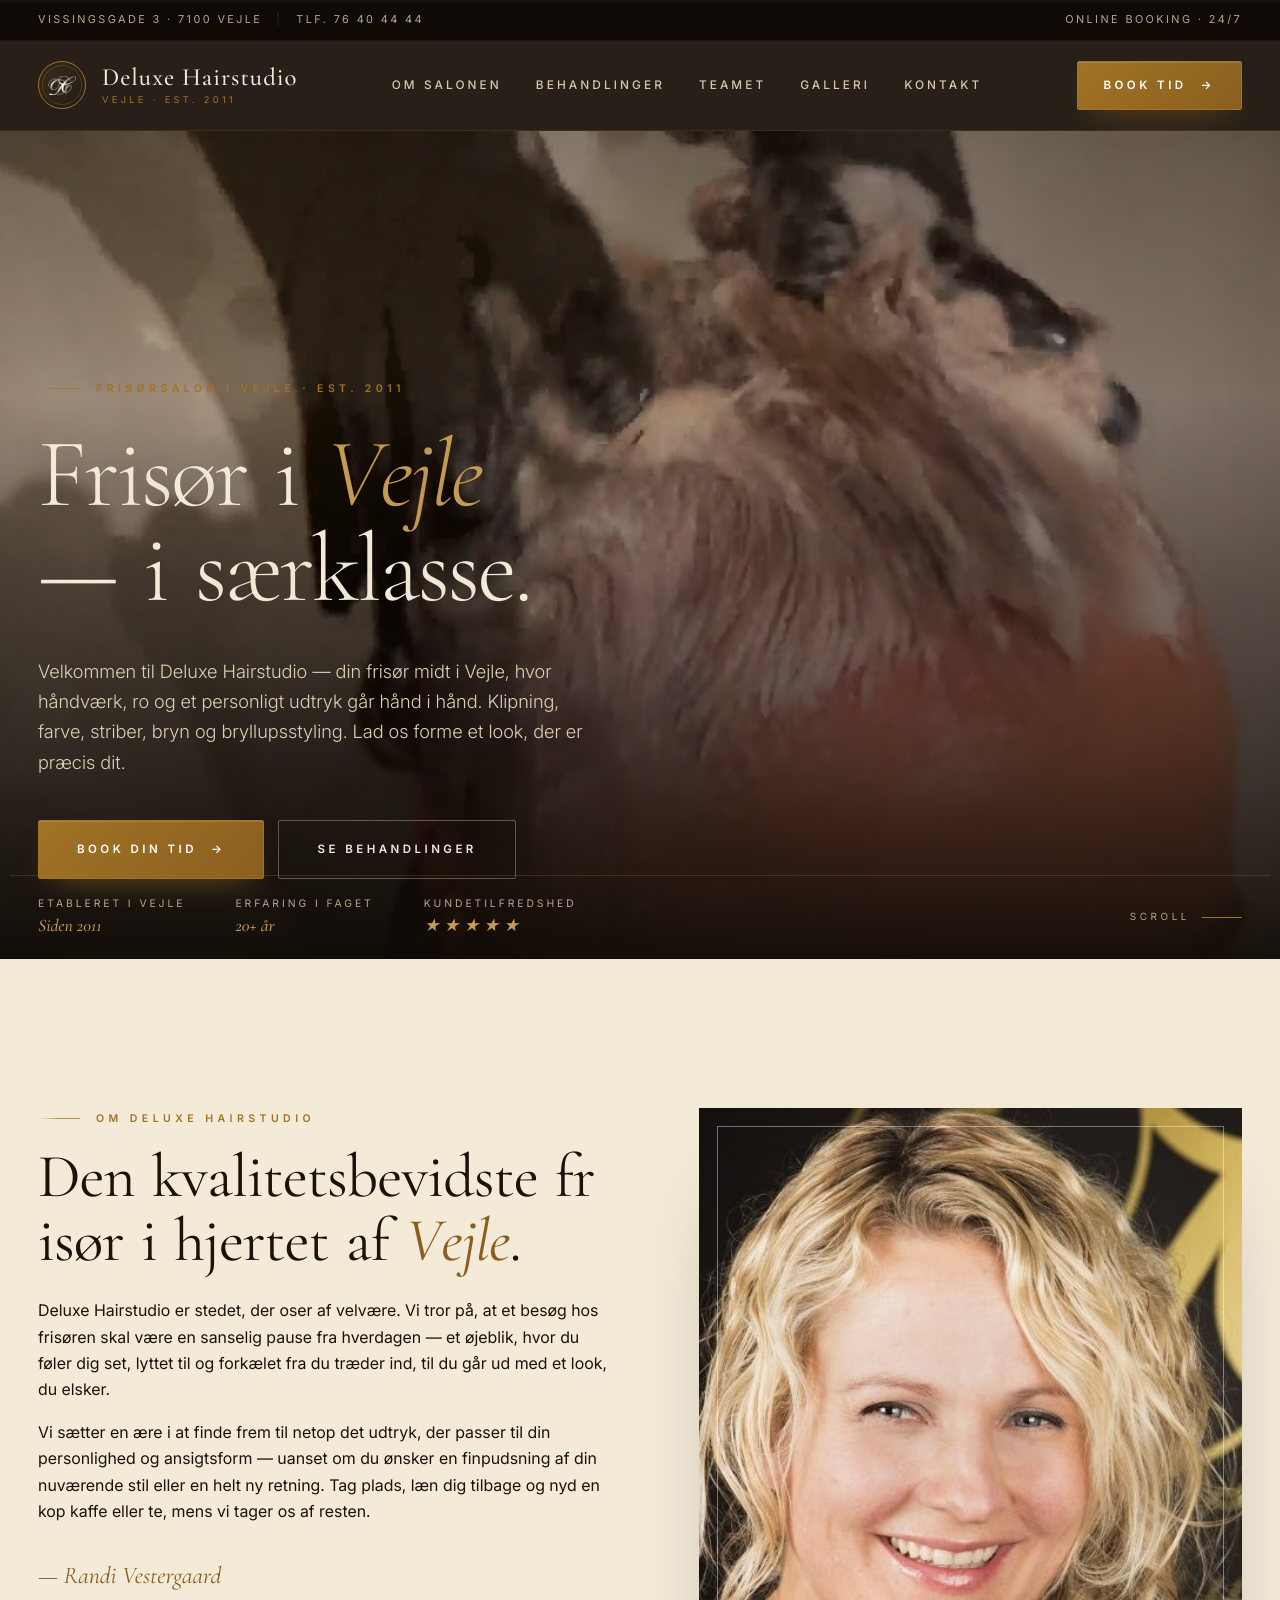
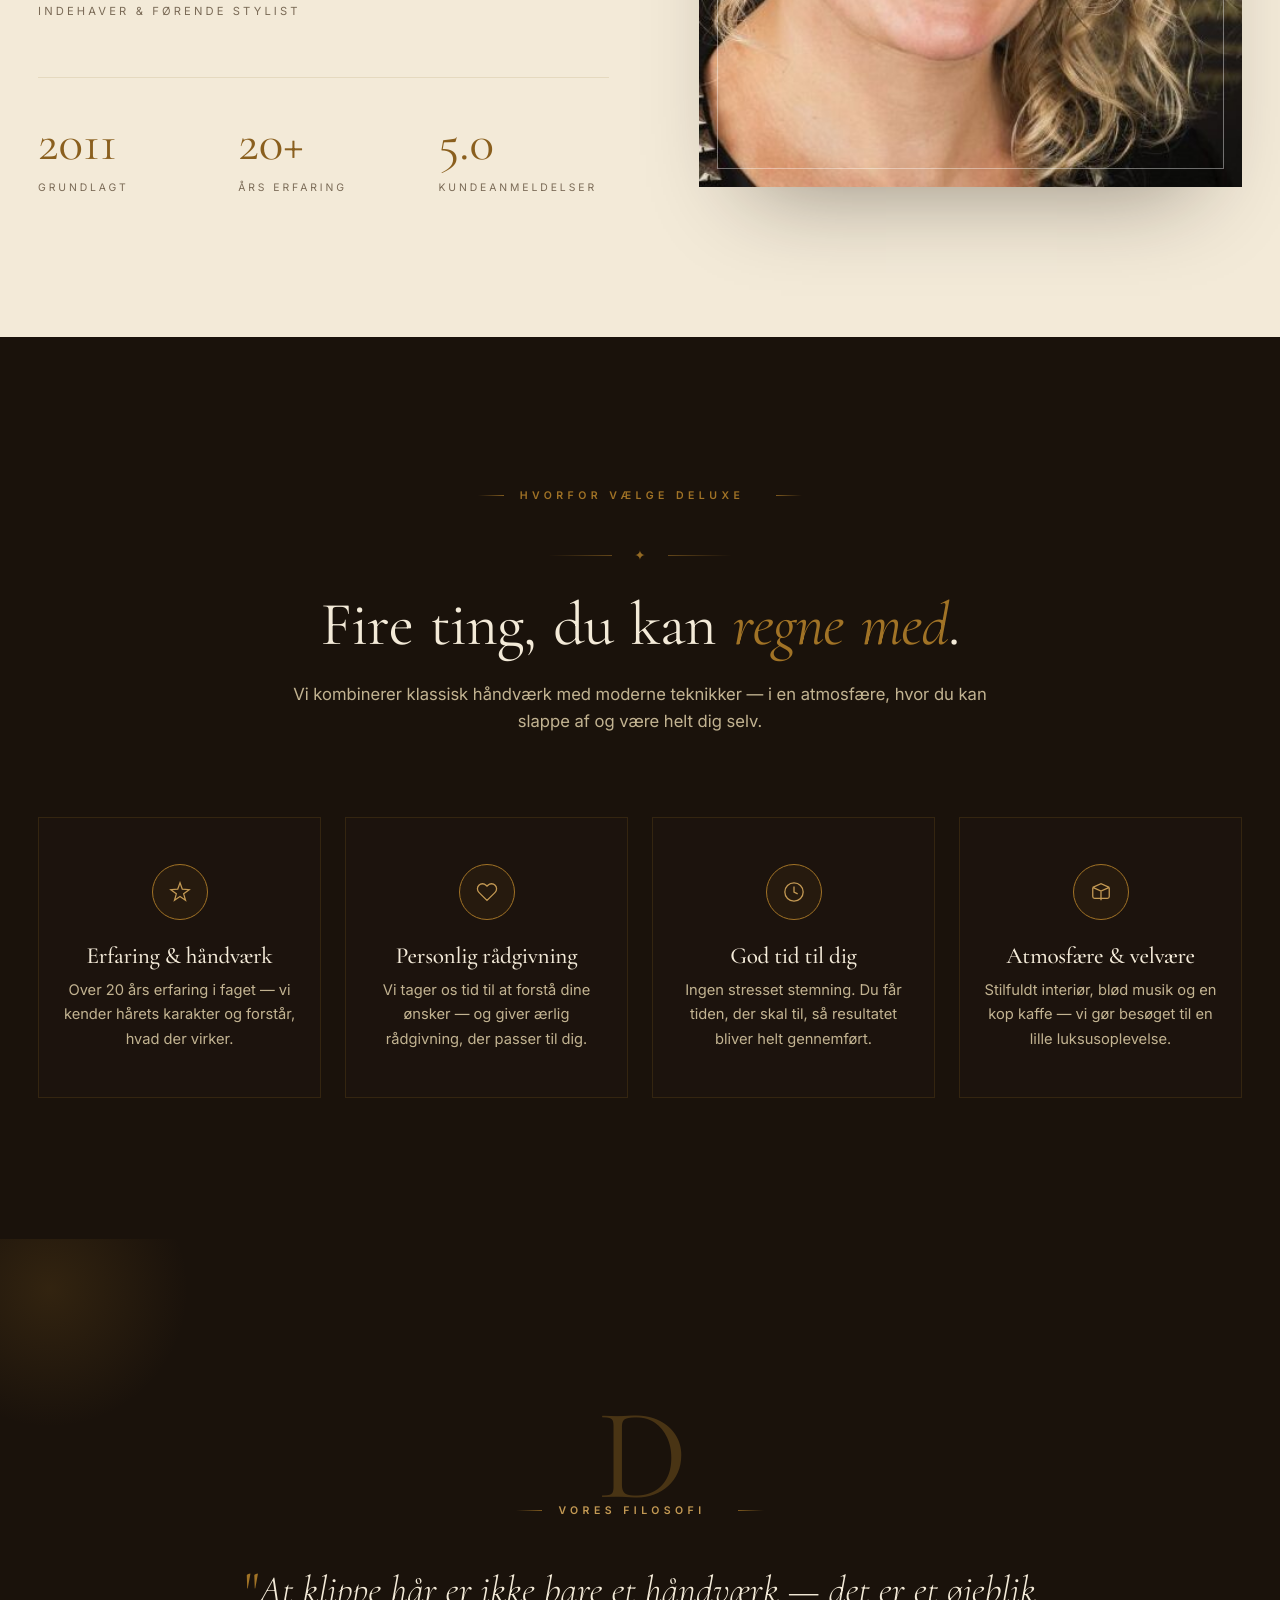
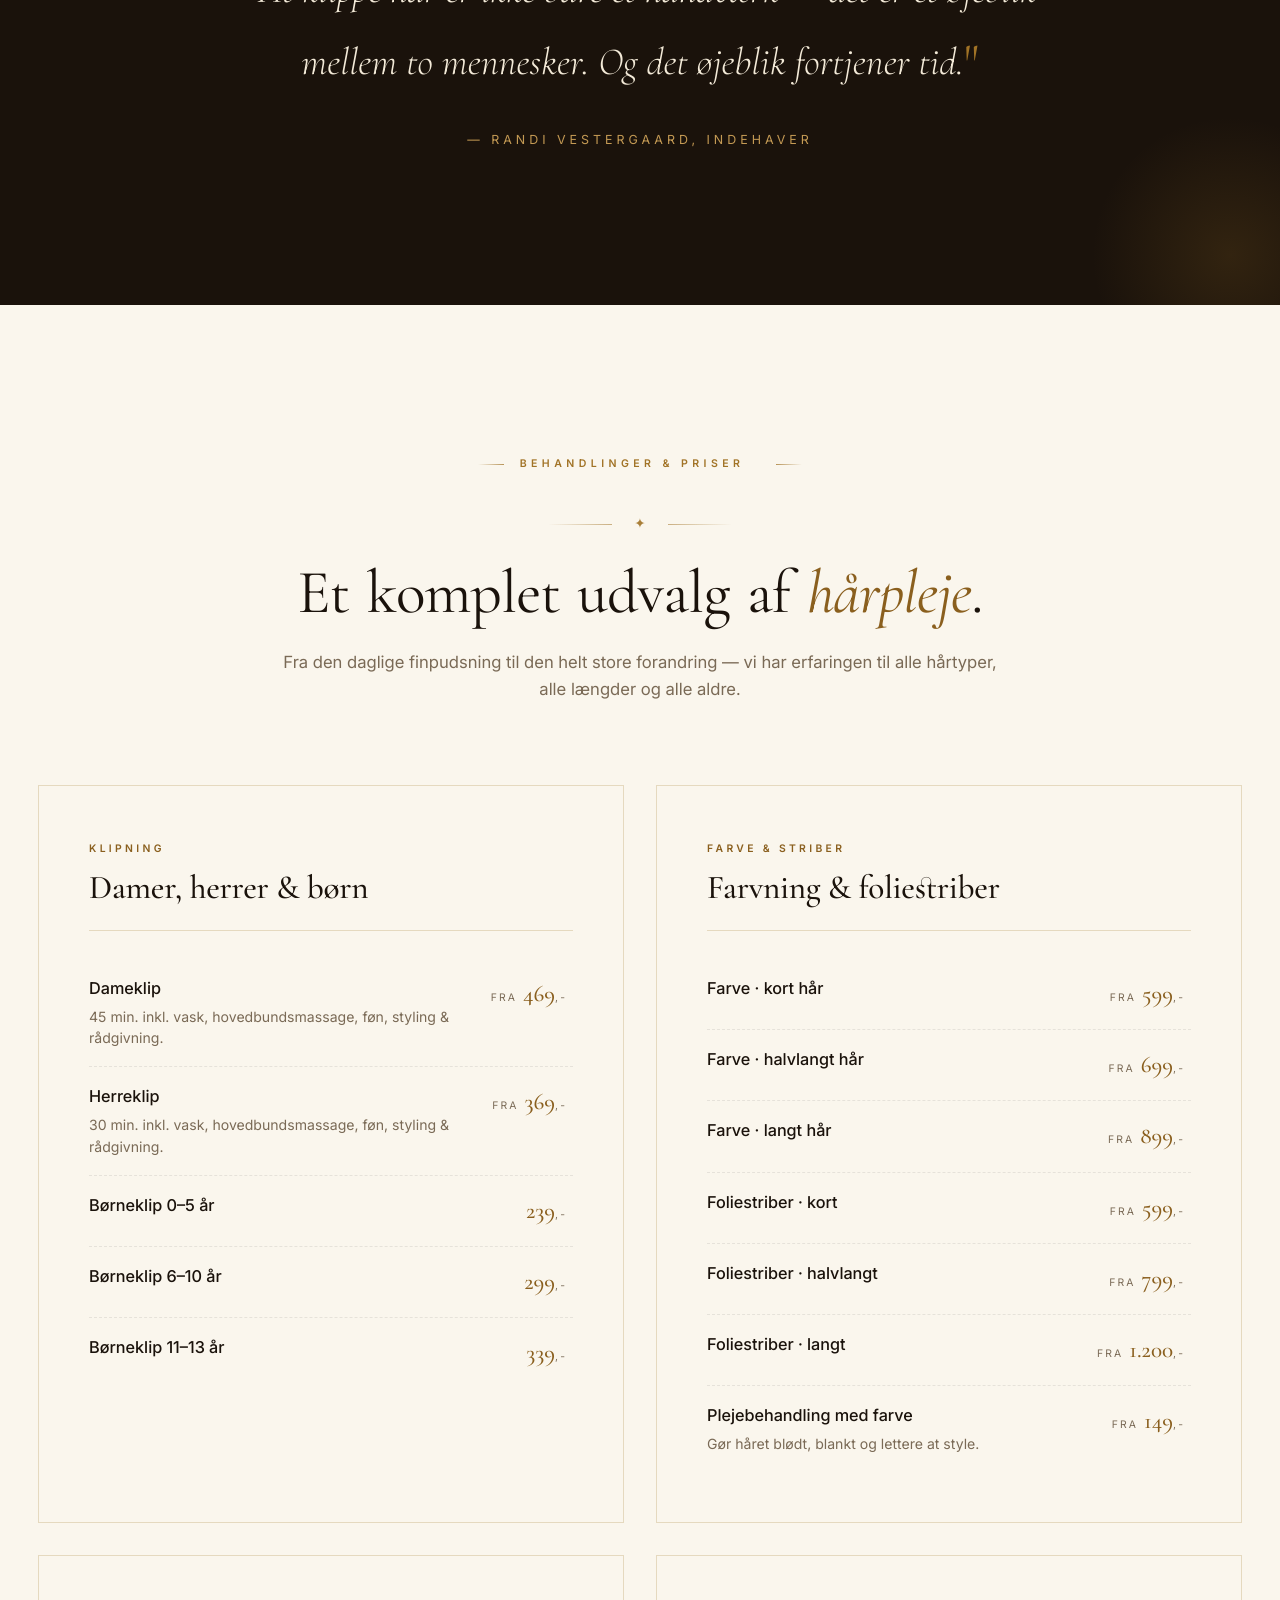
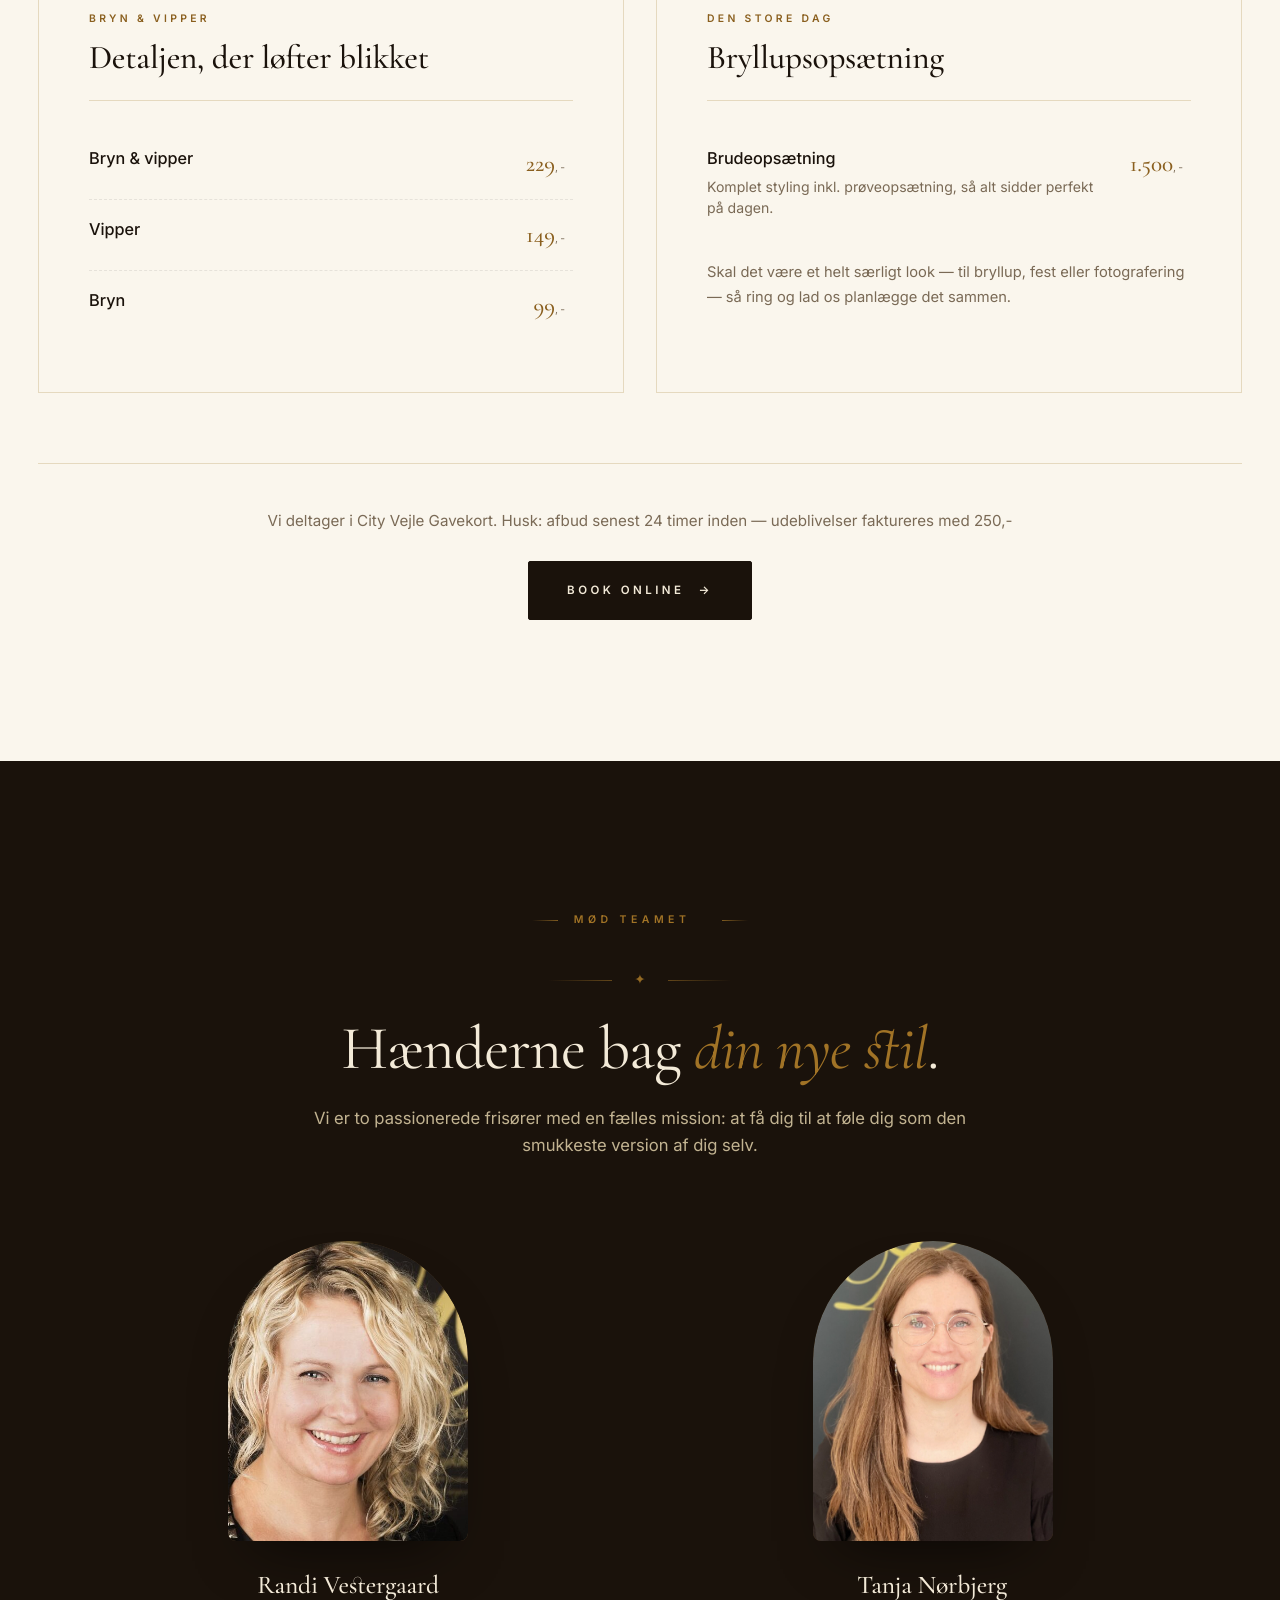
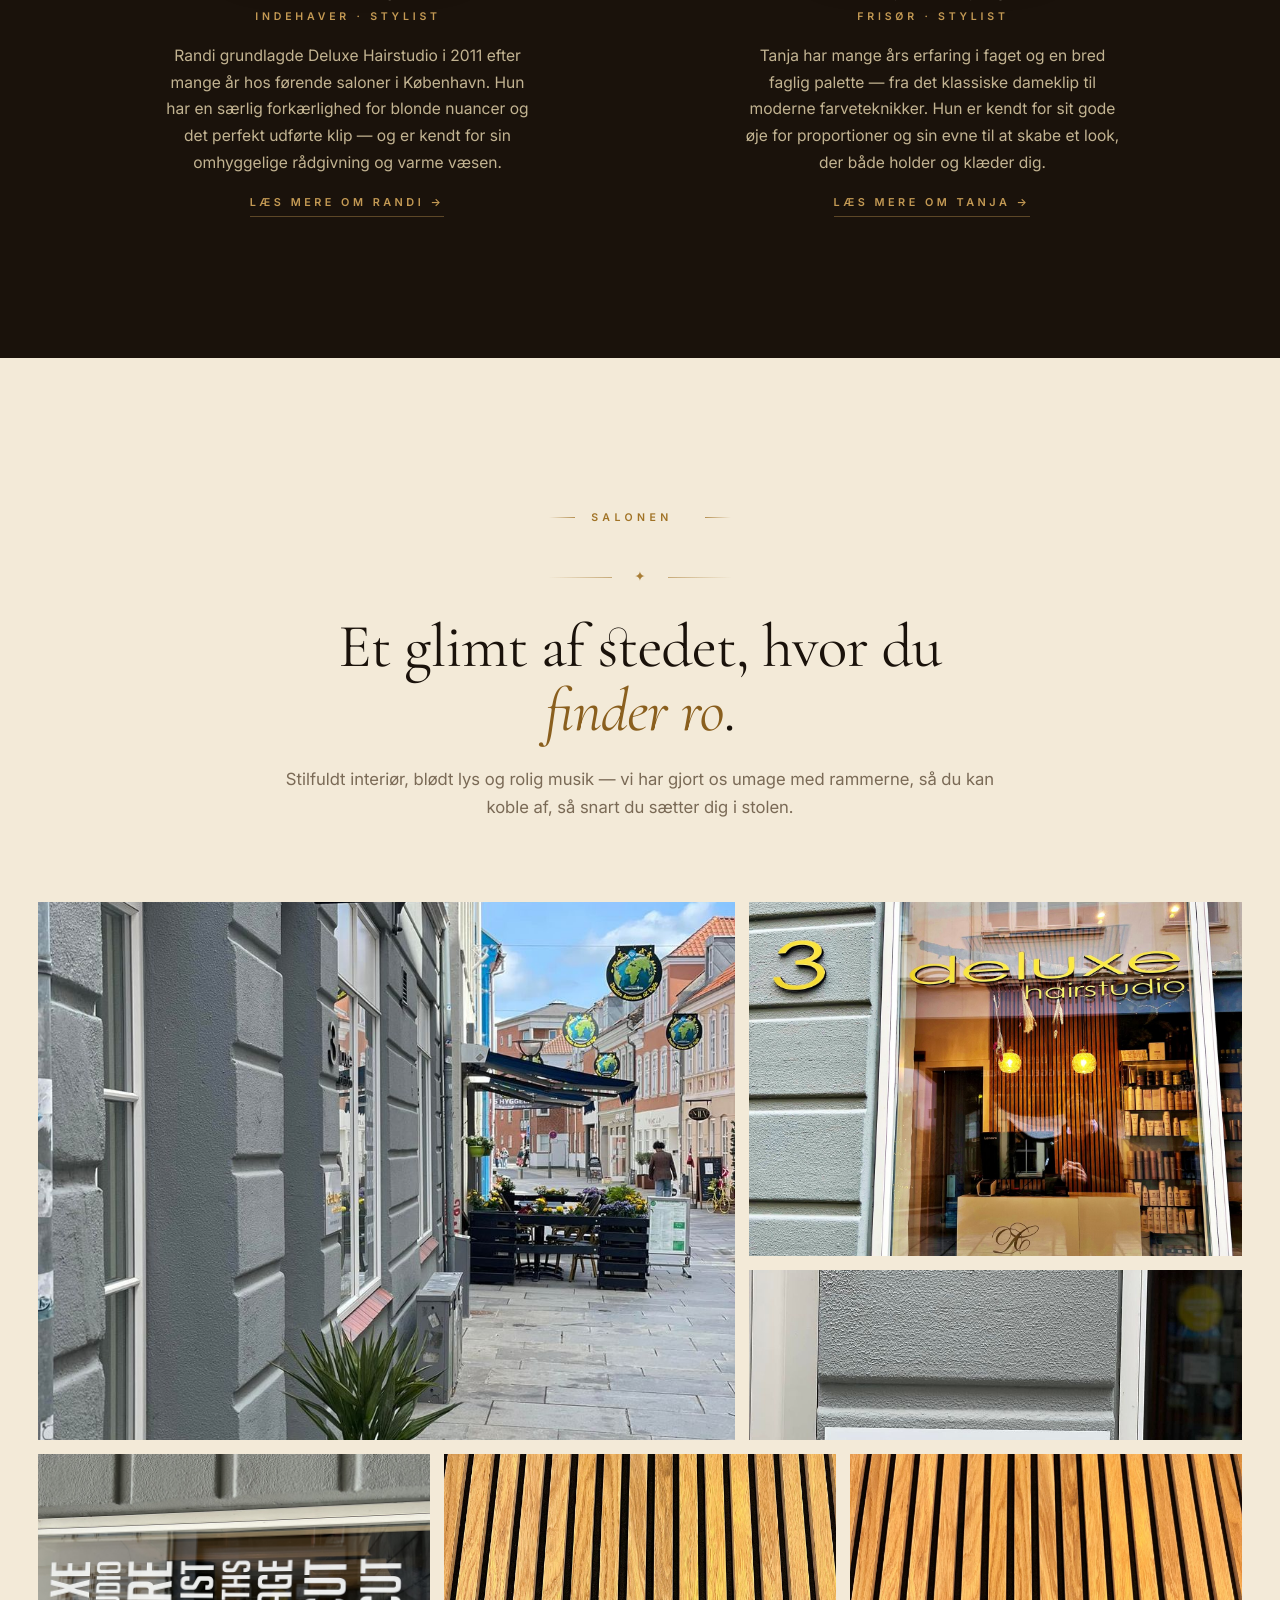
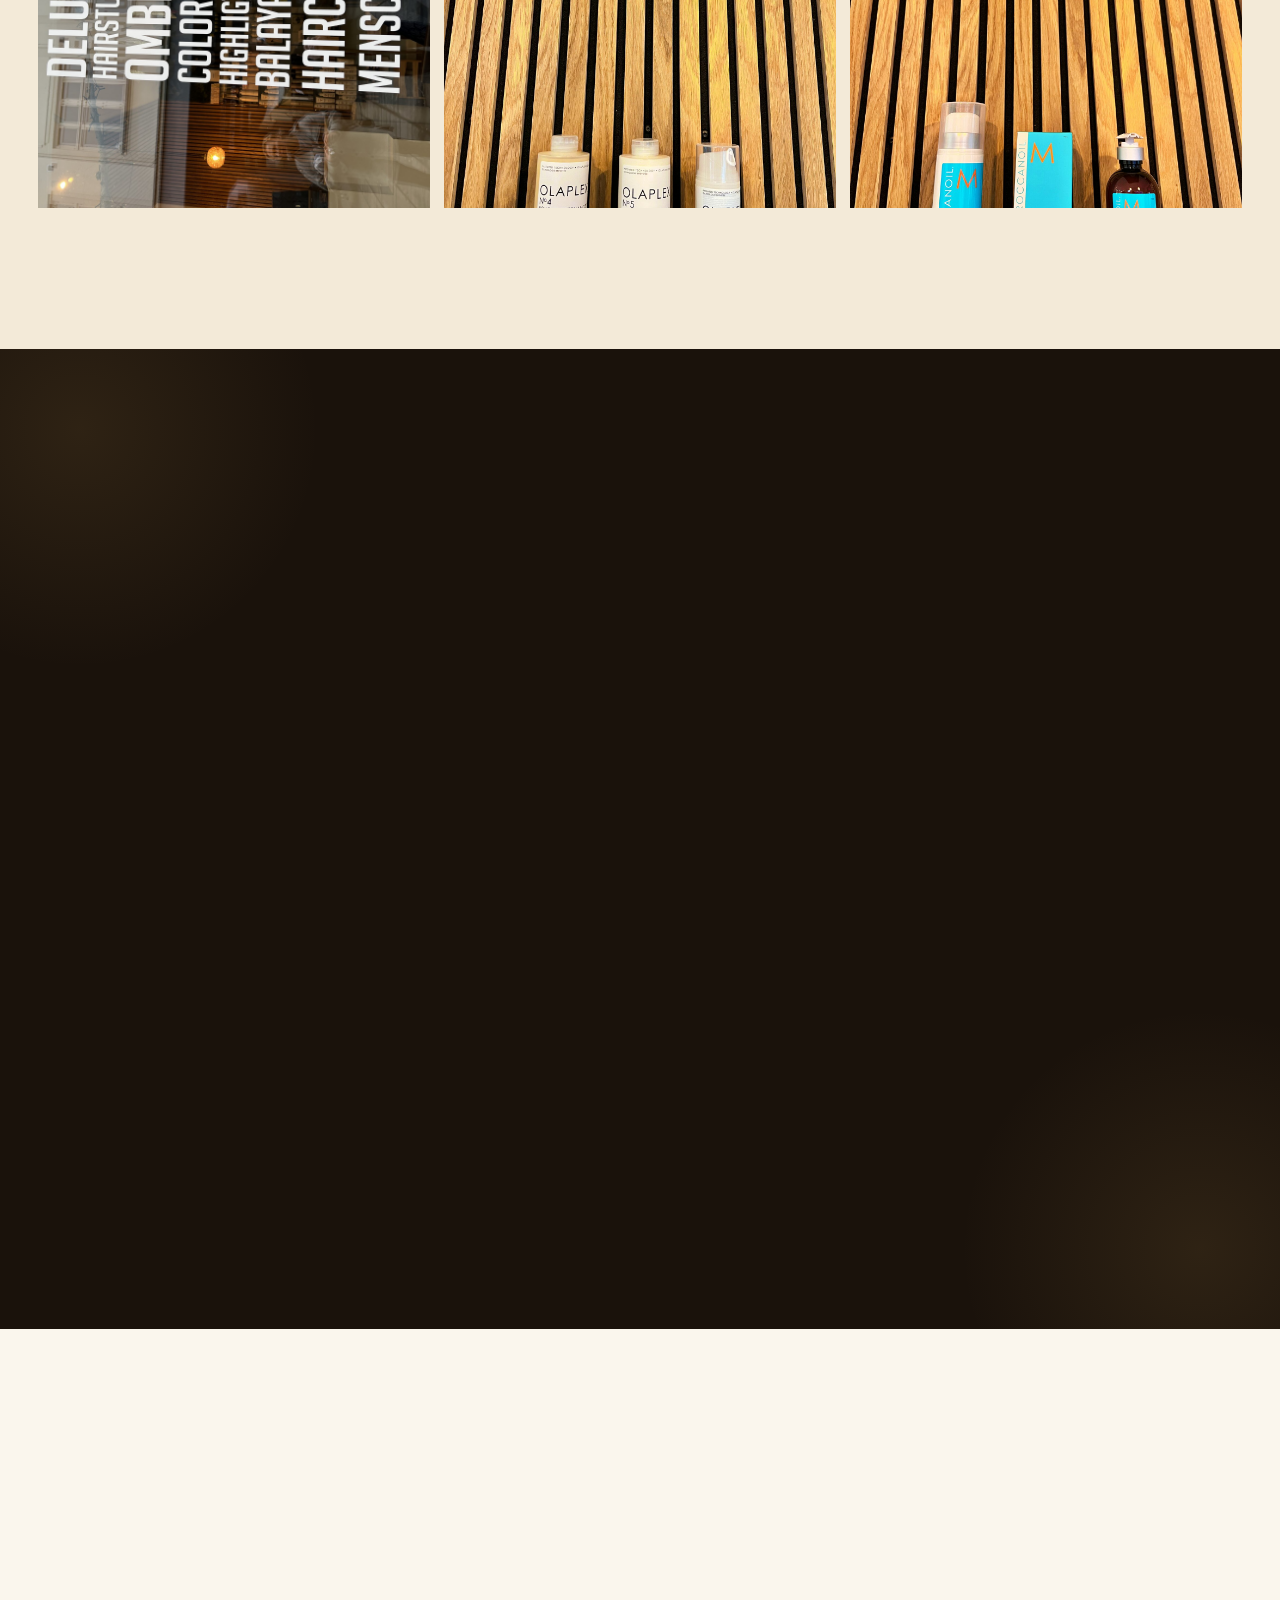
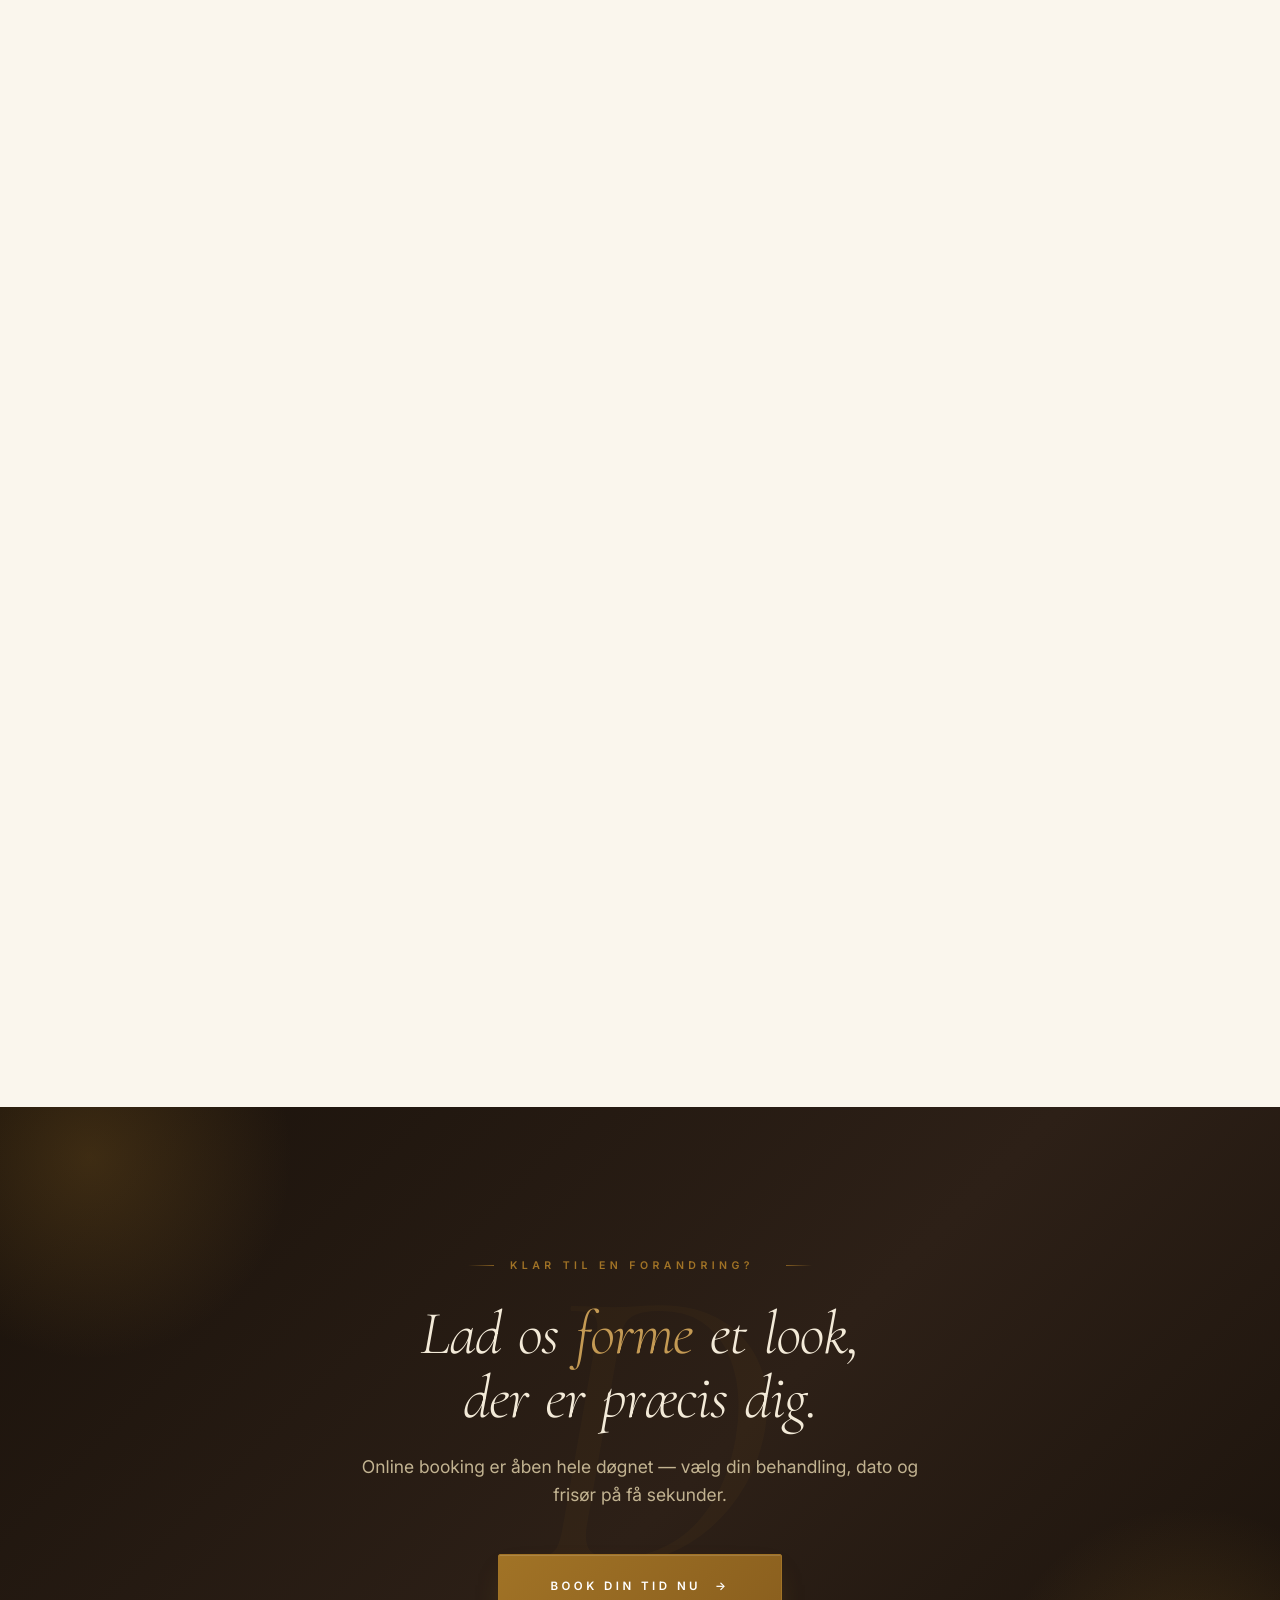
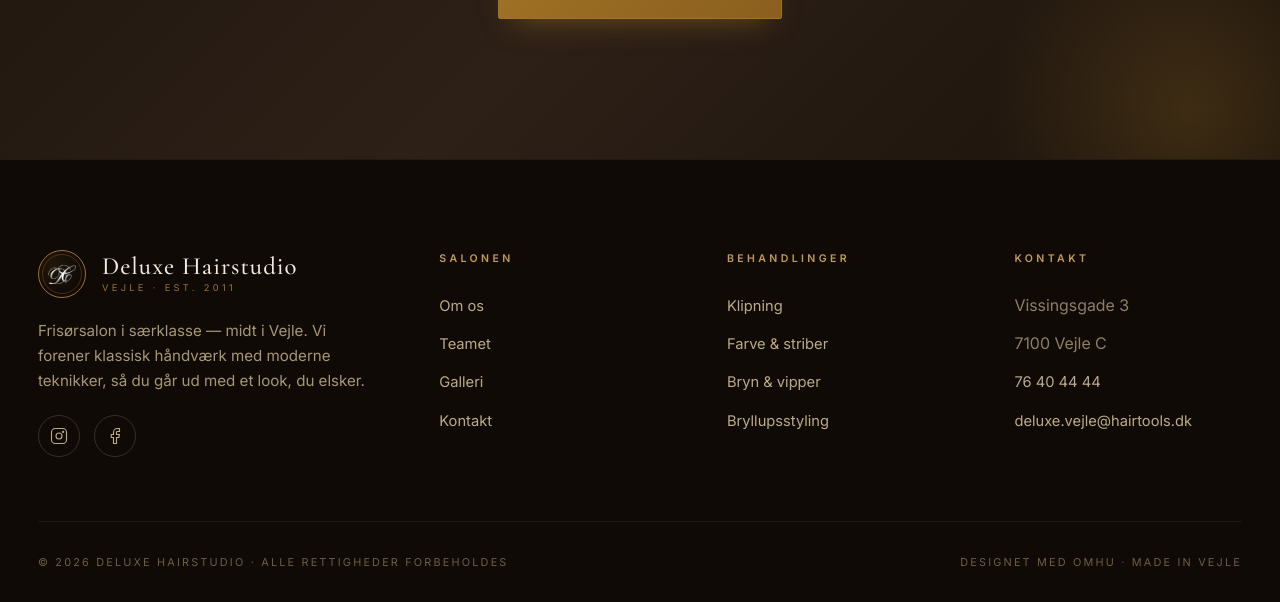
==== commit 3631a589: "Add: salonbilleder + opdater HTML til lokale stier (fix billede-404)" ====
--- a/index.html
+++ b/index.html
@@ -26,17 +26,17 @@
 <meta property="og:title" content="Frisør i Vejle · Deluxe Hairstudio — Vejles bedste frisørsalon" />
 <meta property="og:description" content="Klipning, farve, striber og bryllupsstyling i hjertet af Vejle. ★ 4,8 på Google. Book online 24/7." />
 <meta property="og:url" content="https://deluxehairstudio.dk/" />
-<meta property="og:image" content="https://deluxehairstudio.dk/wp-content/uploads/2022/08/Deluxe-1.jpeg" />
+<meta property="og:image" content="Deluxe-1.jpeg" />
 <meta property="og:image:alt" content="Stilfuldt interiør hos Deluxe Hairstudio i Vejle" />
 
 <!-- ====== TWITTER ====== -->
 <meta name="twitter:card" content="summary_large_image" />
 <meta name="twitter:title" content="Frisør i Vejle · Deluxe Hairstudio" />
 <meta name="twitter:description" content="Vejles bedste frisør — klipning, farve, balayage og bryllupsstyling. 4,8 ★ på Google." />
-<meta name="twitter:image" content="https://deluxehairstudio.dk/wp-content/uploads/2022/08/Deluxe-1.jpeg" />
-
-<link rel="icon" href="https://deluxehairstudio.dk/wp-content/uploads/2022/08/cropped-monogram.png" />
-<link rel="apple-touch-icon" href="https://deluxehairstudio.dk/wp-content/uploads/2022/08/cropped-monogram.png" />
+<meta name="twitter:image" content="Deluxe-1.jpeg" />
+
+<link rel="icon" href="cropped-monogram.png" />
+<link rel="apple-touch-icon" href="cropped-monogram.png" />
 
 <!-- Preload hero assets for crisp first paint -->
 <link rel="preload" as="image" href="deluxe-hero-poster.jpg" />
@@ -58,11 +58,11 @@
   "alternateName": "Deluxe Hairstudio Vejle",
   "description": "Frisørsalon i særklasse i hjertet af Vejle. Klipning, farve, striber, balayage, bryn og bryllupsstyling.",
   "url": "https://deluxehairstudio.dk/",
-  "logo": "https://deluxehairstudio.dk/wp-content/uploads/2022/08/cropped-monogram.png",
+  "logo": "cropped-monogram.png",
   "image": [
-    "https://deluxehairstudio.dk/wp-content/uploads/2022/08/Deluxe-1.jpeg",
-    "https://deluxehairstudio.dk/wp-content/uploads/2022/08/Deluxe-2.jpeg",
-    "https://deluxehairstudio.dk/wp-content/uploads/2022/08/Billede-1.jpg"
+    "Deluxe-1.jpeg",
+    "Deluxe-2.jpeg",
+    "Billede-1.jpg"
   ],
   "telephone": "+4576404444",
   "email": "deluxe.vejle@hairtools.dk",
@@ -161,7 +161,7 @@
     <nav class="nav">
       <a class="brand" href="#top" aria-label="Deluxe Hairstudio forside">
         <span class="brand-mark">
-          <img src="https://deluxehairstudio.dk/wp-content/uploads/2022/08/cropped-monogram.png" alt="Deluxe Hairstudio monogram"/>
+          <img src="cropped-monogram.png" alt="Deluxe Hairstudio monogram"/>
         </span>
         <span class="brand-text">
           <span class="brand-name">Deluxe Hairstudio</span>
@@ -240,7 +240,7 @@
       </div>
       <div class="intro-image">
         <div class="intro-image-inner">
-          <img src="https://deluxehairstudio.dk/wp-content/uploads/2022/08/Randi-deluxe-e1661190240617.jpeg" alt="Randi Vestergaard, indehaver af Deluxe Hairstudio" loading="lazy"/>
+          <img src="Randi-deluxe-e1661190240617.jpeg" alt="Randi Vestergaard, indehaver af Deluxe Hairstudio" loading="lazy"/>
         </div>
       </div>
     </div>
@@ -418,7 +418,7 @@
       <article class="member tilt">
         <div class="member-photo">
           <div class="member-photo-inner">
-            <img src="https://deluxehairstudio.dk/wp-content/uploads/2022/08/Randi-deluxe-e1661190240617.jpeg" alt="Randi Vestergaard, indehaver af Deluxe Hairstudio" loading="lazy"/>
+            <img src="Randi-deluxe-e1661190240617.jpeg" alt="Randi Vestergaard, indehaver af Deluxe Hairstudio" loading="lazy"/>
           </div>
         </div>
         <h3>Randi Vestergaard</h3>
@@ -430,7 +430,7 @@
       <article class="member tilt">
         <div class="member-photo">
           <div class="member-photo-inner">
-            <img src="https://deluxehairstudio.dk/wp-content/uploads/2023/04/IMG_5987-e1682885576387.jpeg" alt="Tanja Nørbjerg, frisør hos Deluxe Hairstudio" loading="lazy"/>
+            <img src="IMG_5987-e1682885576387.jpeg" alt="Tanja Nørbjerg, frisør hos Deluxe Hairstudio" loading="lazy"/>
           </div>
         </div>
         <h3>Tanja Nørbjerg</h3>
@@ -454,12 +454,12 @@
     </div>
 
     <div class="gallery reveal">
-      <div class="gallery-item g-1"><img src="https://deluxehairstudio.dk/wp-content/uploads/2022/08/Deluxe-1.jpeg" alt="Salon interiør hos Deluxe Hairstudio" loading="lazy"/></div>
-      <div class="gallery-item g-2"><img src="https://deluxehairstudio.dk/wp-content/uploads/2022/08/Billede-9.jpeg" alt="Detalje fra salonens indretning" loading="lazy"/></div>
-      <div class="gallery-item g-3"><img src="https://deluxehairstudio.dk/wp-content/uploads/2022/08/Deluxe-2.jpeg" alt="Interiør fra salonen" loading="lazy"/></div>
-      <div class="gallery-item g-4"><img src="https://deluxehairstudio.dk/wp-content/uploads/2022/08/IMG_0982.jpeg" alt="Salonens atmosfære" loading="lazy"/></div>
-      <div class="gallery-item g-5"><img src="https://deluxehairstudio.dk/wp-content/uploads/2022/08/Billede-2.jpeg" alt="Detalje fra salonen" loading="lazy"/></div>
-      <div class="gallery-item g-6"><img src="https://deluxehairstudio.dk/wp-content/uploads/2022/08/Billede-1.jpg" alt="Interiør fra Deluxe Hairstudio" loading="lazy"/></div>
+      <div class="gallery-item g-1"><img src="Deluxe-1.jpeg" alt="Salon interiør hos Deluxe Hairstudio" loading="lazy"/></div>
+      <div class="gallery-item g-2"><img src="Billede-9.jpeg" alt="Detalje fra salonens indretning" loading="lazy"/></div>
+      <div class="gallery-item g-3"><img src="Deluxe-2.jpeg" alt="Interiør fra salonen" loading="lazy"/></div>
+      <div class="gallery-item g-4"><img src="IMG_0982.jpeg" alt="Salonens atmosfære" loading="lazy"/></div>
+      <div class="gallery-item g-5"><img src="Billede-2.jpeg" alt="Detalje fra salonen" loading="lazy"/></div>
+      <div class="gallery-item g-6"><img src="Billede-1.jpg" alt="Interiør fra Deluxe Hairstudio" loading="lazy"/></div>
     </div>
   </div>
 </section>
@@ -669,7 +669,7 @@
     <div class="footer-grid">
       <div class="footer-brand">
         <a class="brand" href="#top" style="color:var(--cream)">
-          <span class="brand-mark"><img src="https://deluxehairstudio.dk/wp-content/uploads/2022/08/cropped-monogram.png" alt=""/></span>
+          <span class="brand-mark"><img src="cropped-monogram.png" alt=""/></span>
           <span class="brand-text">
             <span class="brand-name">Deluxe Hairstudio</span>
             <span class="brand-tag">Vejle · Est. 2011</span>
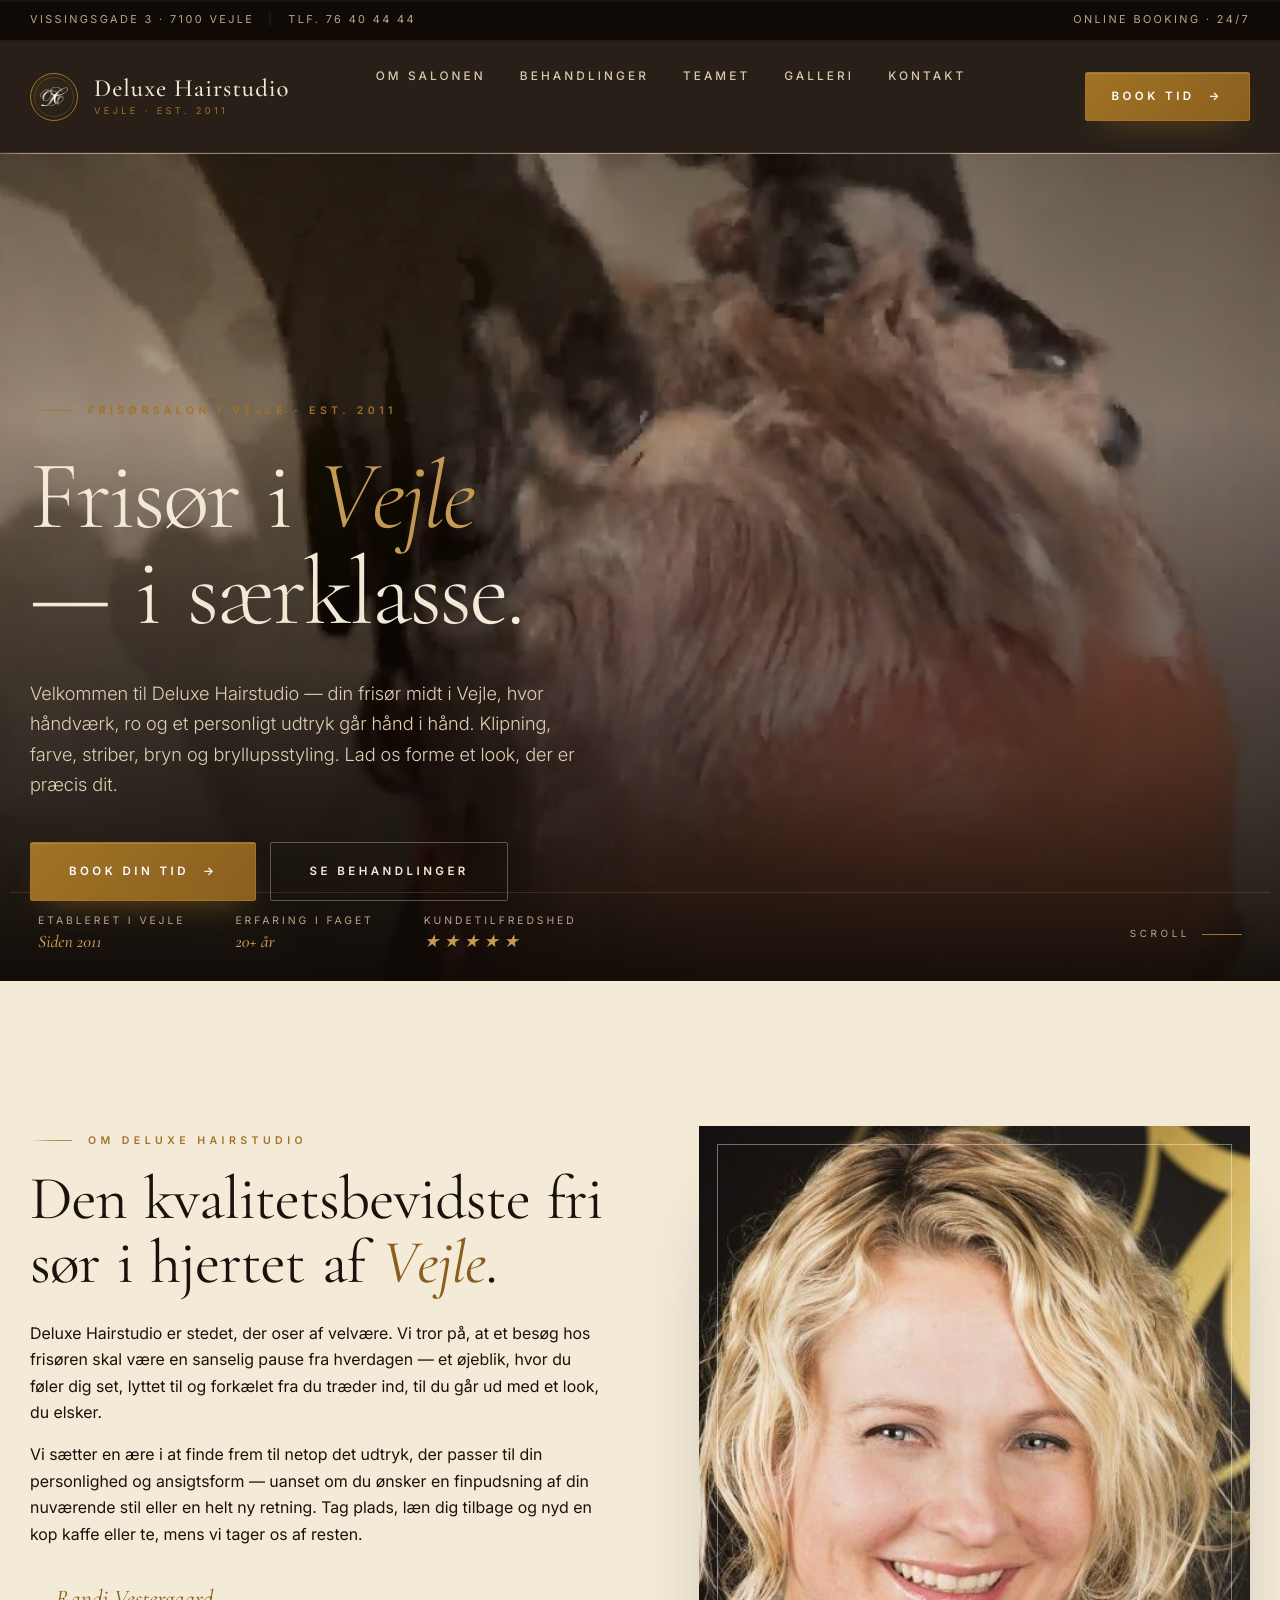
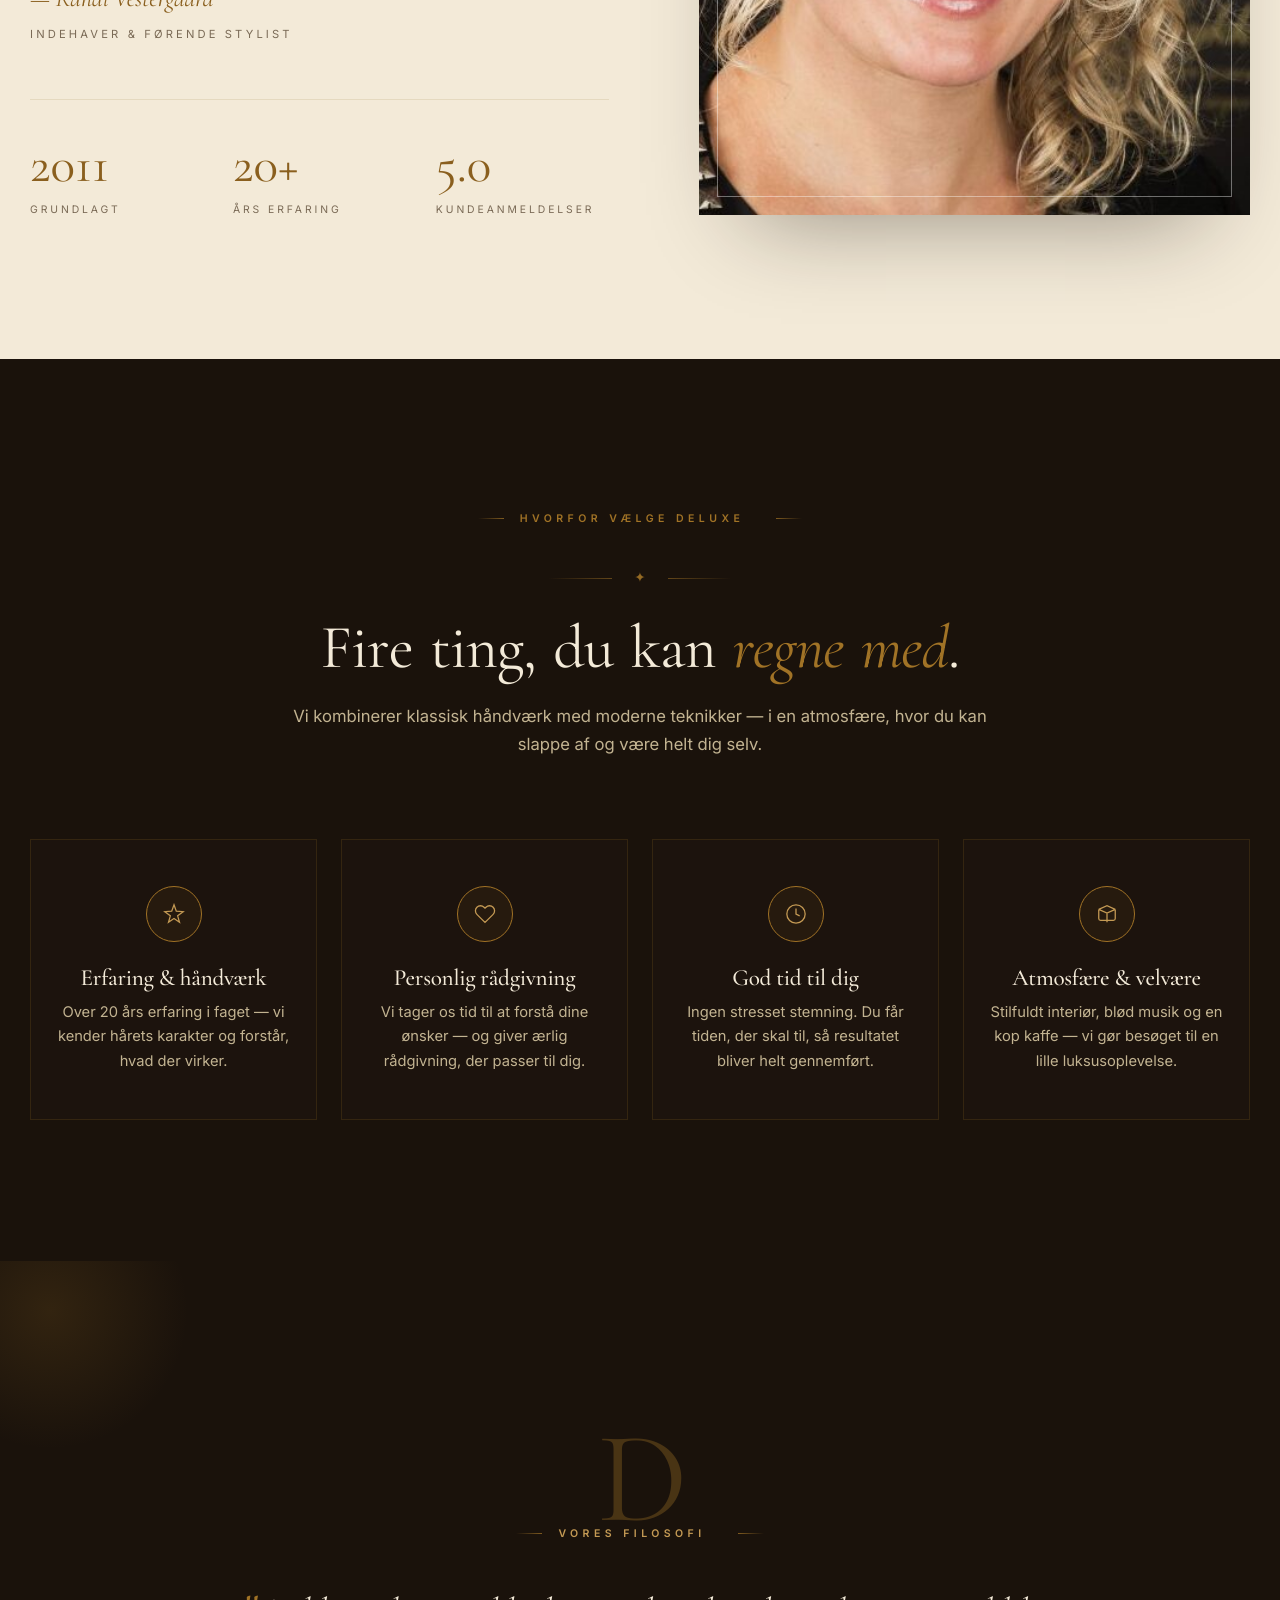
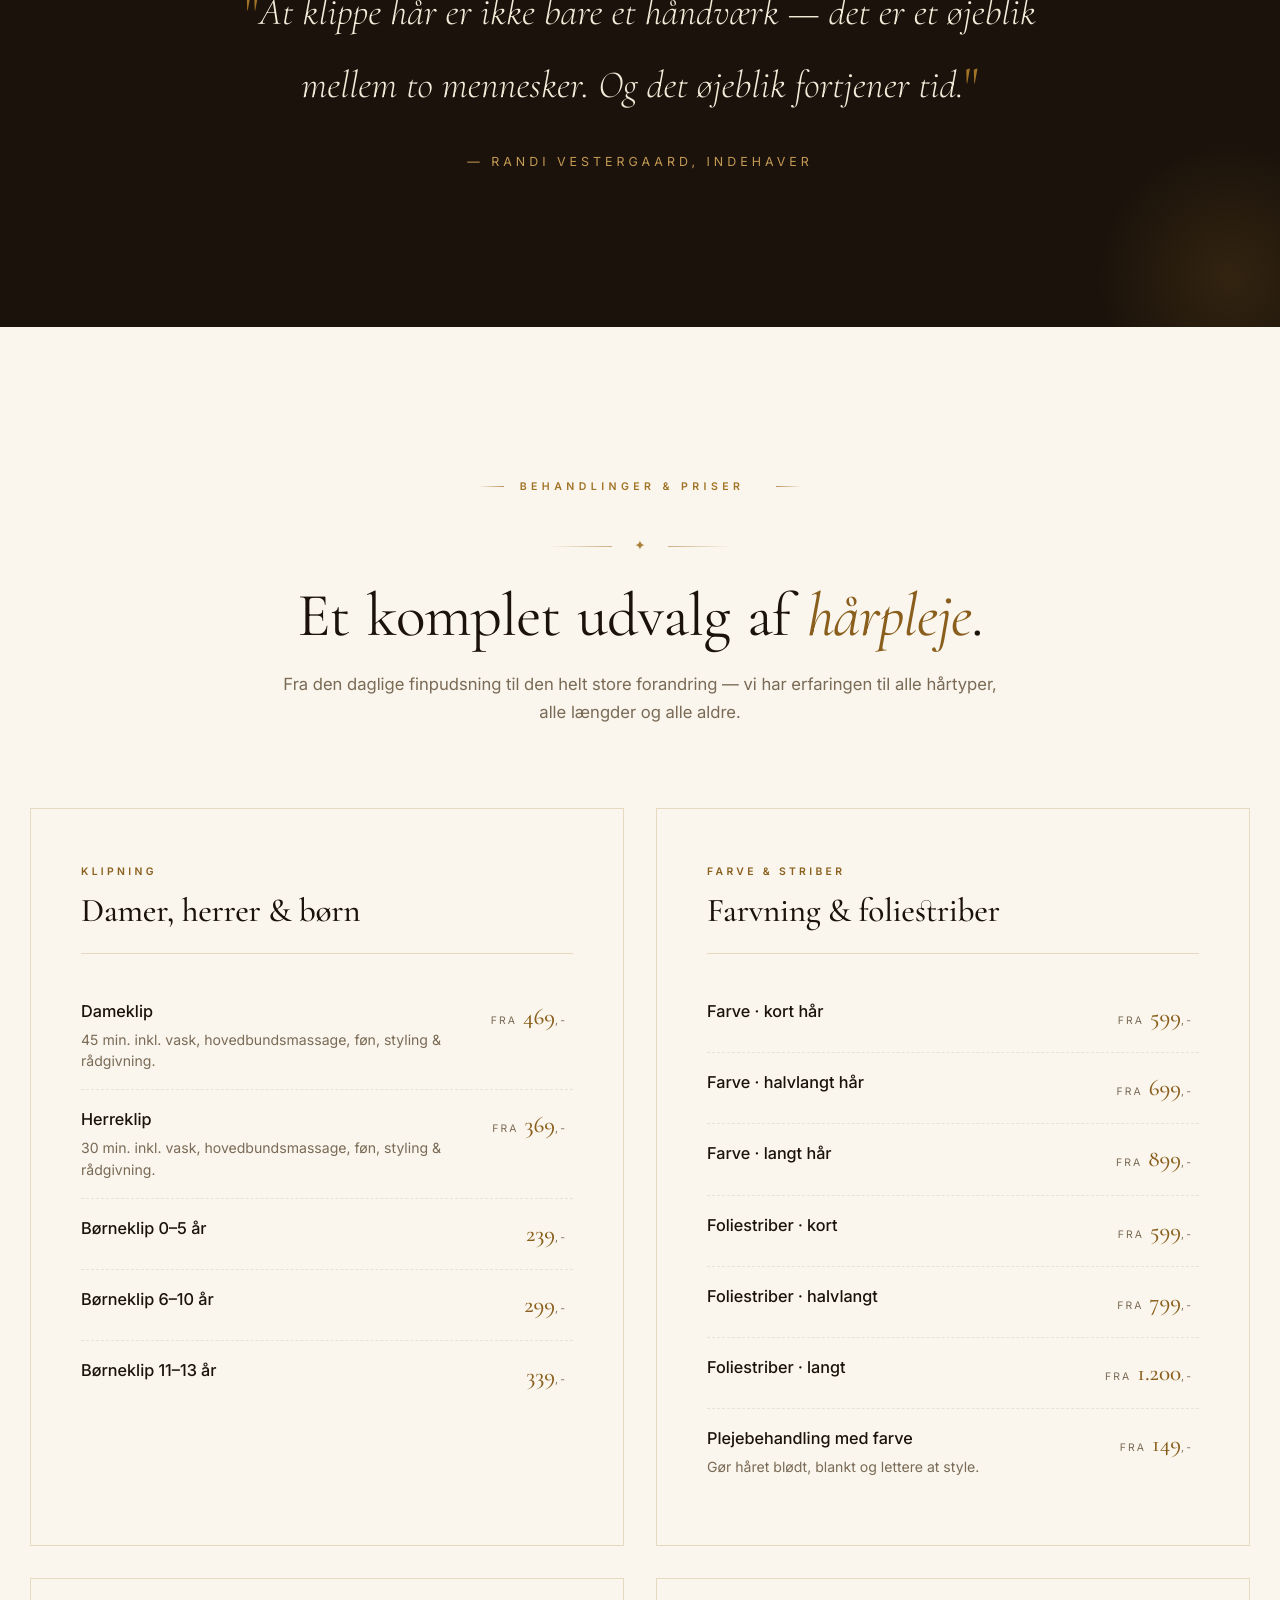
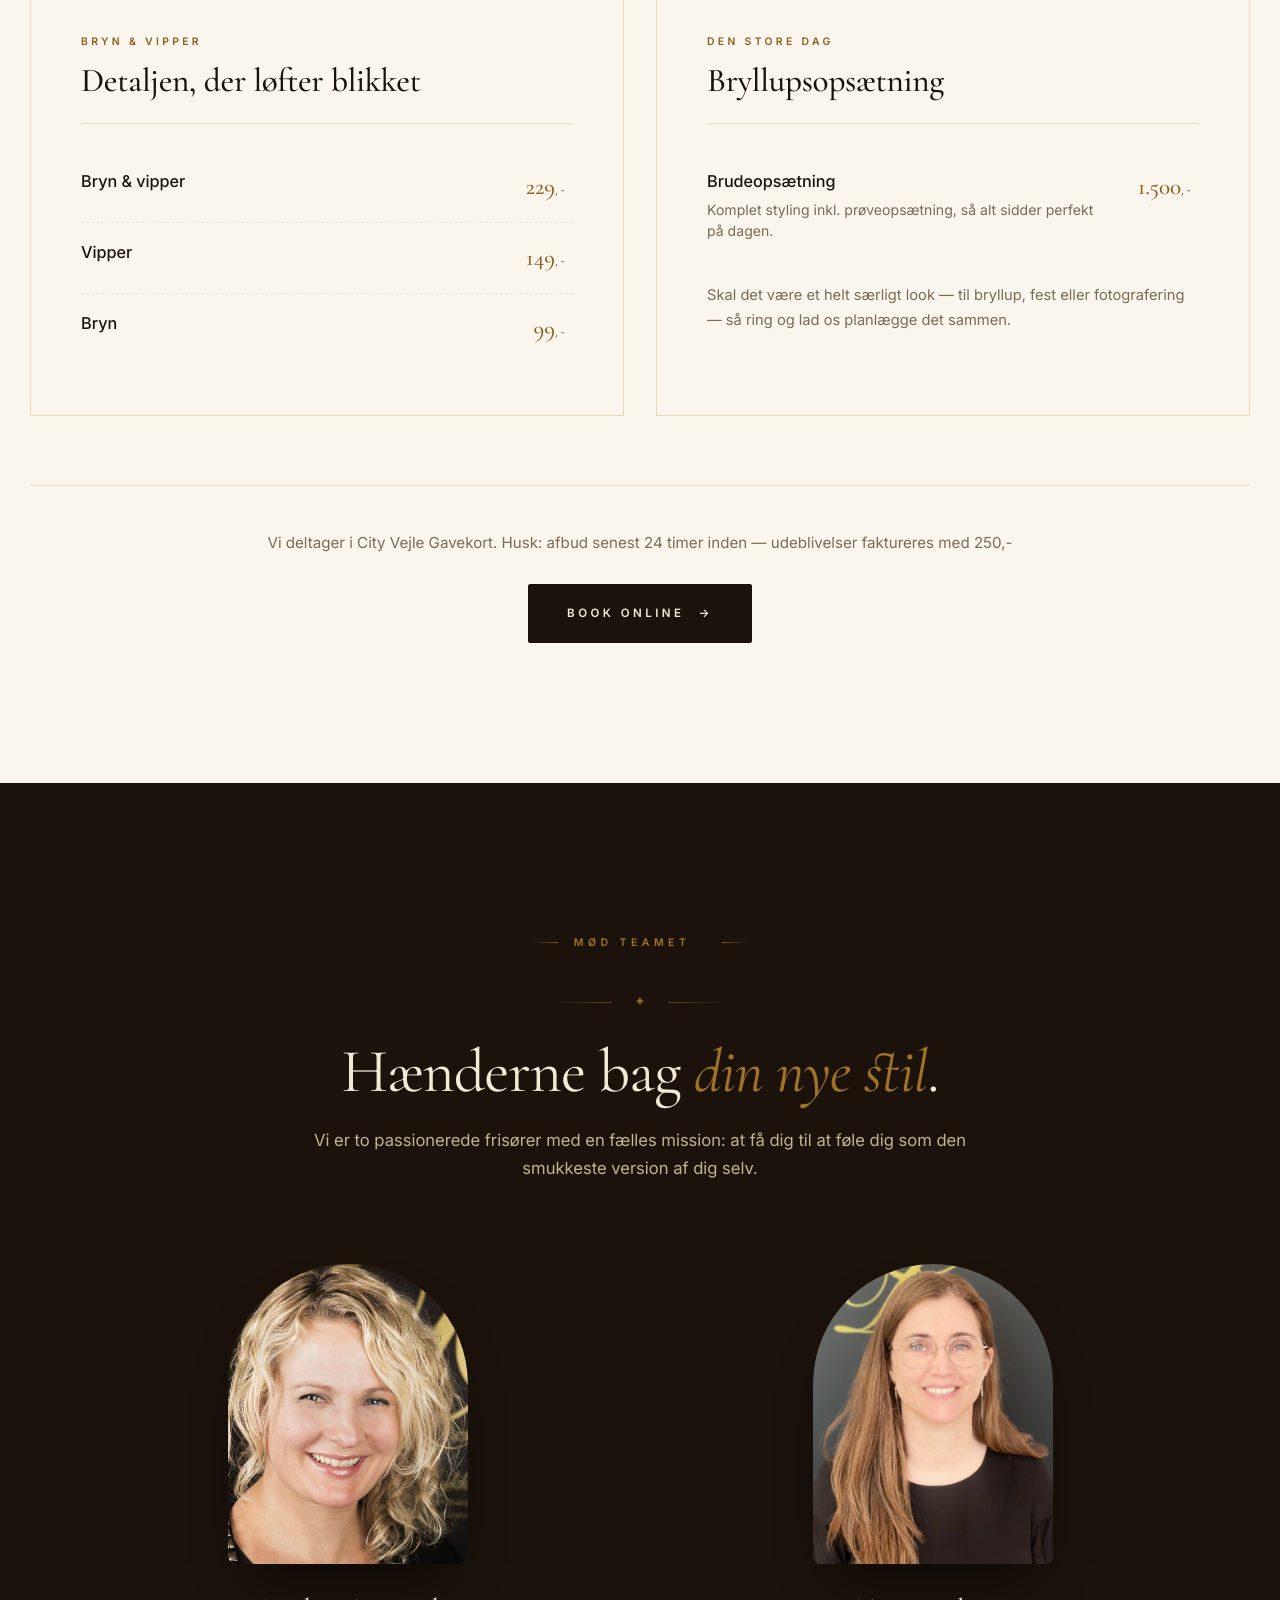
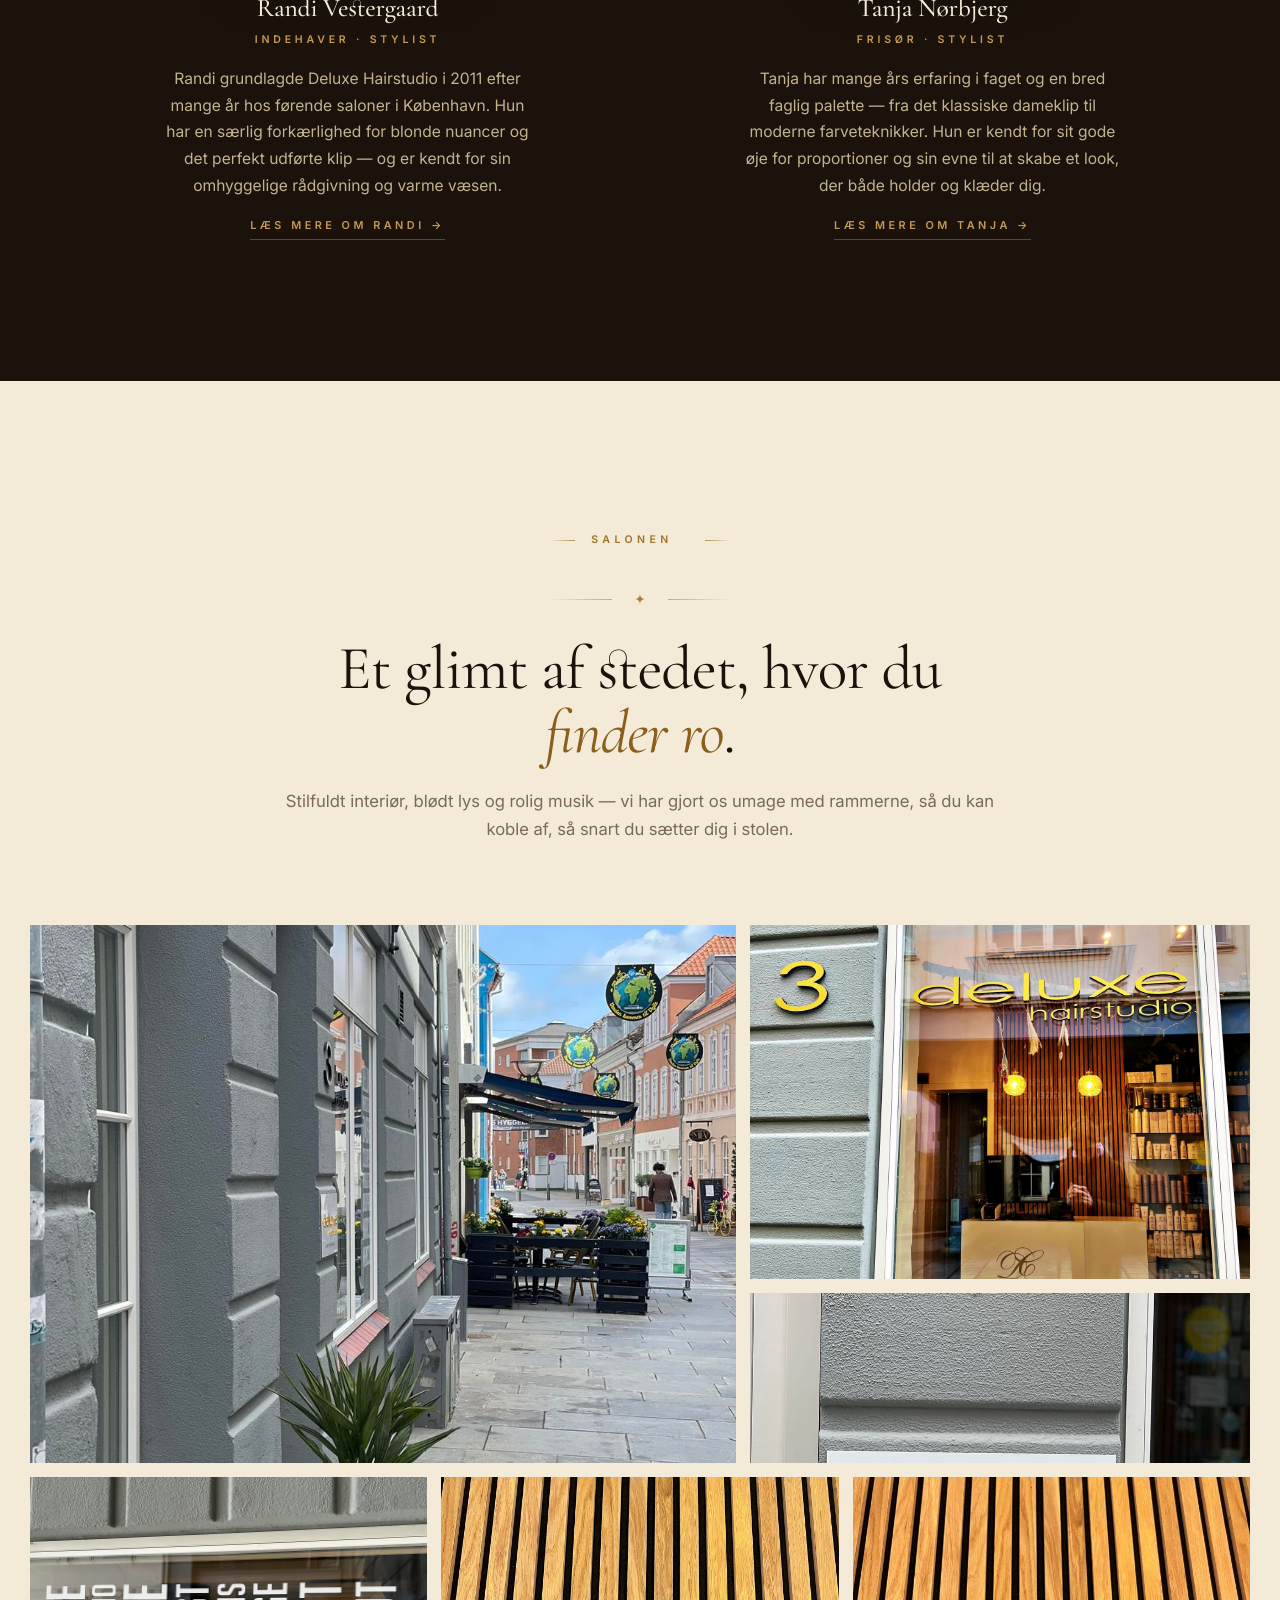
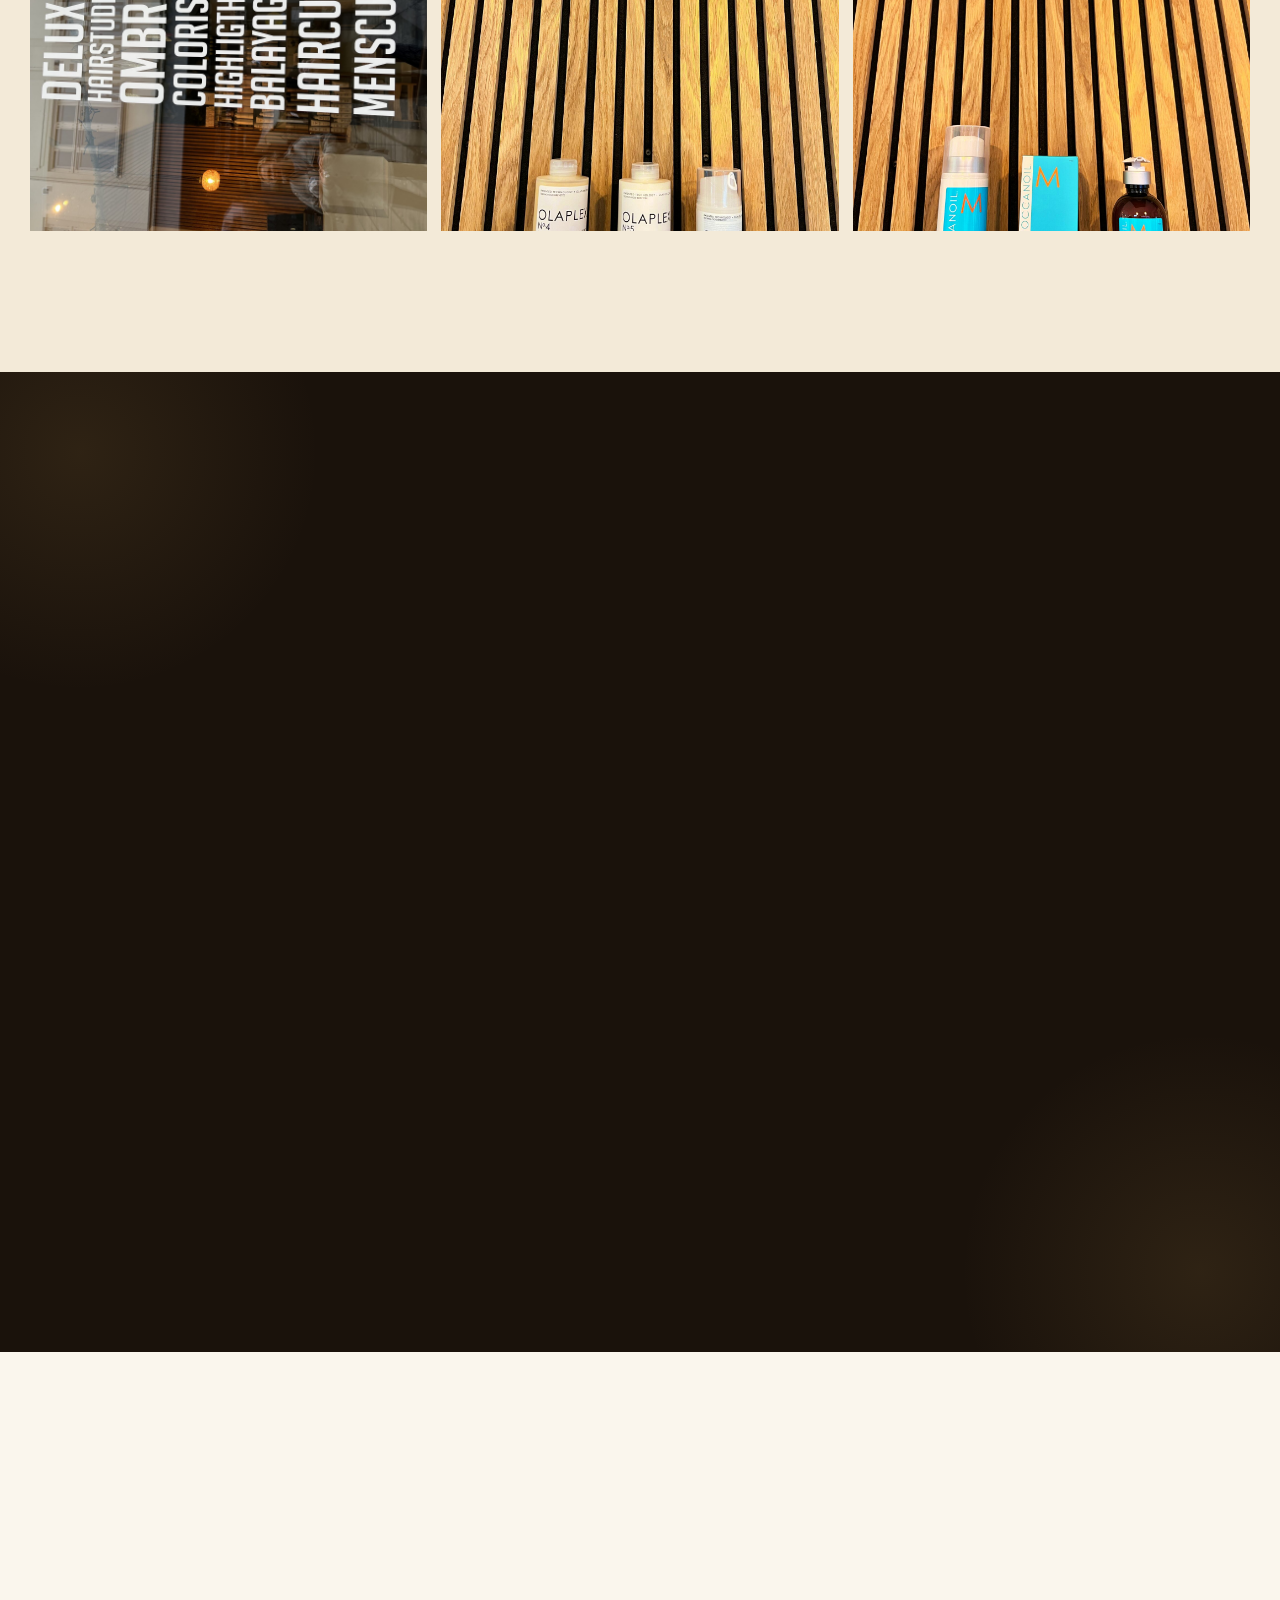
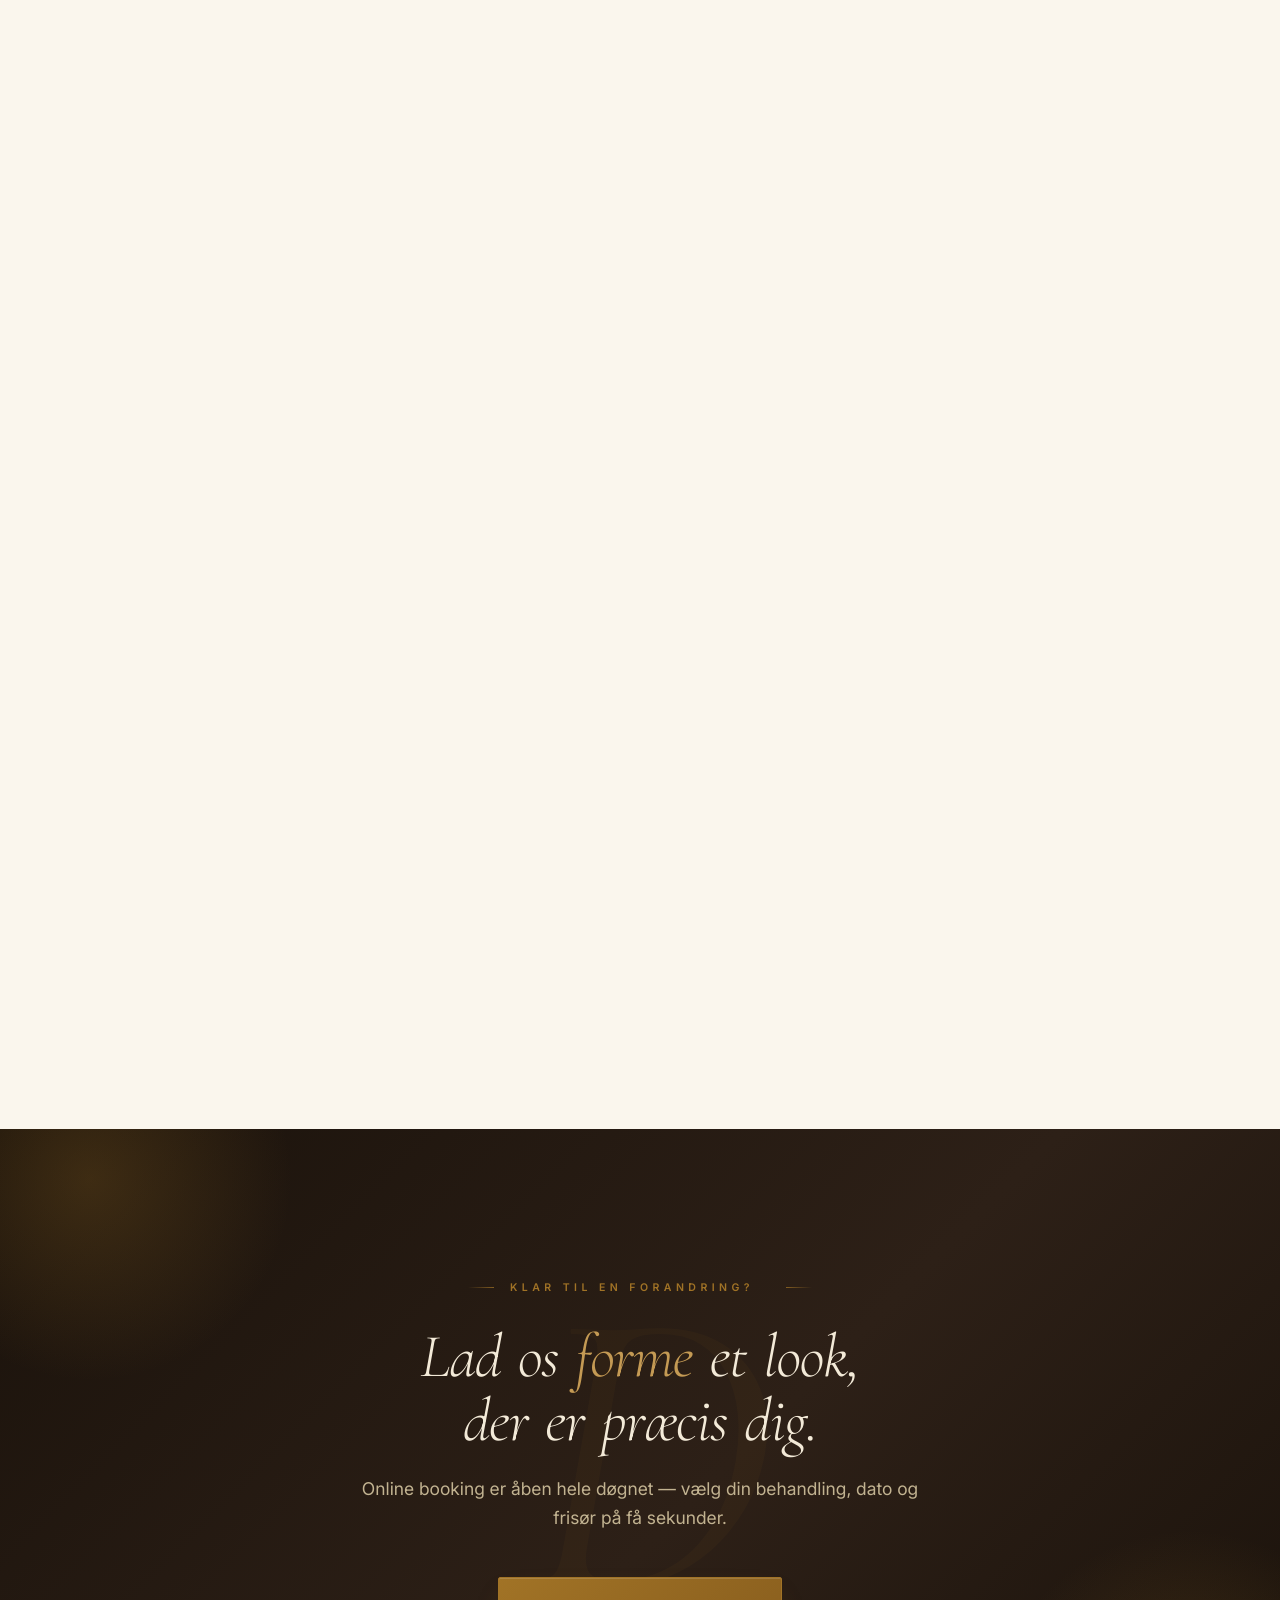
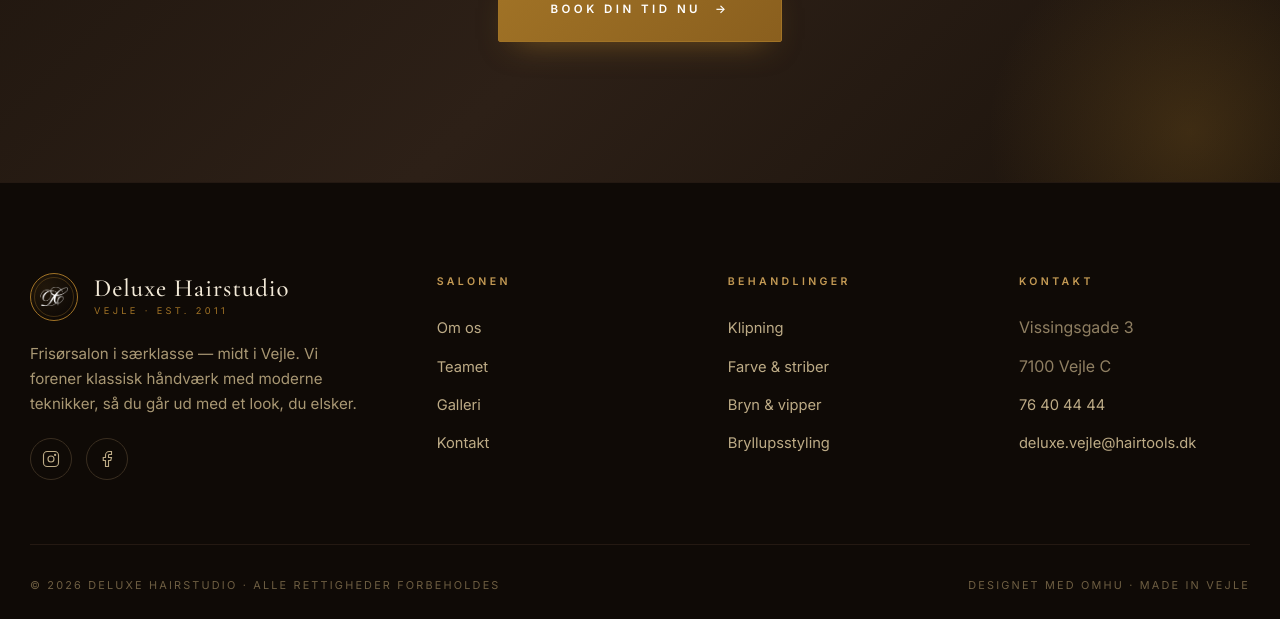
==== commit 2dd86ba3: "Make site fully responsive for iPhone Adds a dedicated mobile layer (<=480px and <=390px) plus iOS s" ====
--- a/index.html
+++ b/index.html
@@ -2,7 +2,10 @@
 <html lang="da-DK">
 <head>
 <meta charset="utf-8" />
-<meta name="viewport" content="width=device-width, initial-scale=1.0" />
+<meta name="viewport" content="width=device-width, initial-scale=1.0, viewport-fit=cover" />
+<meta name="apple-mobile-web-app-capable" content="yes" />
+<meta name="apple-mobile-web-app-status-bar-style" content="black-translucent" />
+<meta name="format-detection" content="telephone=no" />
 
 <!-- ====== PRIMARY SEO ====== -->
 <title>Frisør i Vejle · Deluxe Hairstudio — Vejles bedste frisørsalon</title>
--- a/deluxe.css
+++ b/deluxe.css
@@ -1266,3 +1266,262 @@
   .reviews-track,.ticker-track,.hero-orb,.scroll-progress span{animation:none !important}
   .gold-cursor,.gold-cursor-dot{display:none}
 }
+
+/* ============================================================
+   iPHONE / SMALL-PHONE RESPONSIVE LAYER  (≤480px and ≤390px)
+   Refined fits for iPhone SE, 12/13/14/15, 14/15 Pro Max
+   ============================================================ */
+
+/* Universal small-phone tuning — applies up to 480px */
+@media (max-width:480px){
+
+  /* Global rhythm */
+  html{ -webkit-text-size-adjust:100%; }
+  body{ font-size:15.5px; line-height:1.6; overflow-x:hidden; }
+  .container{ padding:0 20px; }
+  .section{ padding:64px 0; }
+
+  /* Typography — tighten to fit narrow screens */
+  h1{ font-size:clamp(2.4rem,10vw,3.4rem); letter-spacing:-.018em; }
+  h2{ font-size:clamp(1.9rem,7.4vw,2.6rem); }
+  h3{ font-size:1.35rem; }
+  p{ font-size:1rem; line-height:1.65; }
+
+  /* Buttons — comfortable thumb targets, never overflow */
+  .btn{ padding:16px 24px; font-size:.7rem; letter-spacing:.22em; gap:10px; width:100%; justify-content:center; }
+  .nav-cta .btn{ padding:12px 18px; width:auto; }
+  .hero-actions{ gap:10px; margin-top:32px; flex-direction:column; align-items:stretch; }
+  .hero-actions .btn{ width:100%; }
+
+  /* Top bar */
+  .topbar{ font-size:.6rem; letter-spacing:.18em; padding:9px 0; }
+  .topbar-inner{ justify-content:center; gap:10px; flex-wrap:wrap; }
+  .topbar .pipe{ display:none; }
+
+  /* Header & burger */
+  .nav{ padding:14px 0; gap:12px; }
+  .brand-mark{ width:40px; height:40px; }
+  .brand-mark img{ width:22px; height:22px; }
+  .brand-name{ font-size:1.25rem; }
+  .brand-tag{ font-size:.5rem; letter-spacing:.28em; margin-top:3px; }
+  .menu-toggle{ width:40px; height:40px; }
+  .nav-links{ width:min(320px,86vw); padding:80px 32px 40px; gap:24px; }
+  .nav-links a{ font-size:.95rem; letter-spacing:.22em; }
+
+  /* HERO — keep meta bar from colliding with copy */
+  .hero{ min-height:auto; padding:0; align-items:stretch; flex-direction:column; }
+  .hero-inner{ padding:120px 0 50px; max-width:100%; width:100%; }
+  .hero .container{ position:relative; z-index:2; }
+  .hero h1{ word-break:keep-all; overflow-wrap:break-word; hyphens:auto; }
+  .hero h1{ margin-top:18px; }
+  .hero p.lead{ font-size:1rem; margin-top:20px; }
+  .hero-meta{
+    position:static; padding:22px 20px 28px;
+    flex-direction:column; align-items:flex-start; gap:14px;
+    border-top:1px solid rgba(161,115,38,.28);
+    background:rgba(15,10,6,.6); margin:0;
+  }
+  .hero-meta-list{ gap:18px 26px; }
+  .hero-meta .item{ font-size:.6rem; letter-spacing:.22em; }
+  .hero-meta .item strong{ font-size:1rem; }
+  .sound-toggle{ right:14px; top:14px; width:38px; height:38px; }
+
+  /* INTRO */
+  .intro{ gap:36px; }
+  .intro-image{ aspect-ratio:4/5; max-width:340px; margin:0 auto; }
+  .intro-image::before{ inset:-8px; }
+  .intro-image::after{ inset:10px; }
+  .intro-stats{ grid-template-columns:repeat(3,1fr); gap:14px; margin-top:36px; padding-top:24px; }
+  .intro-stat .num{ font-size:2.2rem; }
+  .intro-stat .label{ font-size:.55rem; letter-spacing:.22em; margin-top:6px; }
+  .intro-text .signature{ font-size:1.25rem; margin-top:22px; }
+
+  /* VALUES */
+  .values{ margin-top:42px; gap:14px; }
+  .value{ padding:32px 22px; }
+
+  /* SECTION HEAD */
+  .section-head{ margin-bottom:48px; }
+  .section-head p{ font-size:.98rem; }
+  .eyebrow{ font-size:.6rem; letter-spacing:.32em; gap:12px; }
+  .eyebrow::before,.eyebrow.center::before,.eyebrow.center::after{ width:22px; }
+
+  /* SERVICES */
+  .services{ gap:18px; }
+  .service-card{ padding:32px 22px 28px; }
+  .service-card h3{ margin-bottom:20px; padding-bottom:18px; font-size:1.35rem; }
+  .service-list li{ flex-direction:column; gap:6px; padding:14px 0; }
+  .service-list .price{ font-size:1.2rem; align-self:flex-end; }
+  .services-foot{ margin-top:48px; padding-top:32px; }
+  .services-foot p{ font-size:.9rem; margin-bottom:22px; }
+
+  /* TEAM */
+  .team{ gap:48px; }
+  .member-photo{ width:170px; height:215px; border-radius:85px 85px 6px 6px; margin-bottom:24px; }
+  .member-photo::before{ inset:-10px; border-radius:96px 96px 8px 8px; }
+  .member h3{ font-size:1.4rem; }
+  .member .role{ font-size:.58rem; letter-spacing:.3em; margin-bottom:14px; }
+  .member p{ font-size:.95rem; }
+
+  /* GALLERY (home) — go 2-cell tile, smaller rows */
+  .gallery{ grid-auto-rows:120px; gap:10px; }
+
+  /* FULL GALLERY */
+  .full-gallery{ grid-template-columns:repeat(2,1fr); gap:10px; }
+  .full-gallery .gallery-item,
+  .full-gallery .gallery-item:nth-child(3n),
+  .full-gallery .gallery-item:nth-child(5n){ aspect-ratio:3/4; }
+  .gallery-filters{ gap:6px; margin-bottom:36px; }
+  .gallery-filter{ padding:9px 16px; font-size:.6rem; letter-spacing:.22em; }
+
+  /* TESTIMONIALS */
+  .testimonial{ padding:0 6px; }
+  .testimonial .quote-mark{ font-size:5rem; }
+  .testimonial blockquote{ font-size:1.2rem; line-height:1.55; }
+  .testimonial-dots{ margin-top:32px; }
+
+  /* INFO (HOURS + CONTACT) */
+  .info-col{ padding:36px 22px; }
+  .info-col h3{ font-size:1.55rem; margin-bottom:22px; gap:10px; }
+  .info-col h3::before{ width:24px; }
+  .hours-list li{ font-size:.95rem; padding:11px 0; }
+  .hours-list .time,.hours-list .closed{ font-size:1.1rem; }
+  .contact-block{ margin-bottom:24px; }
+  .contact-block a,.contact-block address{ font-size:1.2rem; }
+  .info-cta{ margin-top:28px; padding-top:22px; }
+  .info-cta .btn{ width:100%; }
+
+  /* BOOK BANNER */
+  .book-banner{ padding:90px 0; }
+  .book-banner h2{ font-size:clamp(1.9rem,7vw,2.6rem); }
+  .book-banner p{ font-size:1rem; margin-bottom:32px; }
+  .book-banner .btn-primary{ padding:18px 28px; width:auto; max-width:100%; }
+  .book-banner .monogram{ font-size:16rem; }
+
+  /* FOOTER */
+  .site-footer{ padding:64px 0 24px; }
+  .footer-grid{ gap:34px; margin-bottom:44px; }
+  .footer-brand p{ font-size:.9rem; max-width:100%; }
+  .footer-col h5{ margin-bottom:16px; }
+  .footer-col li{ margin-bottom:10px; }
+  .footer-col a{ font-size:.9rem; }
+  .footer-bottom{ flex-direction:column; align-items:flex-start; gap:10px; font-size:.62rem; letter-spacing:.16em; }
+
+  /* PAGE HERO (sub-pages) */
+  .page-hero{ padding:120px 0 64px; }
+  .page-hero h1{ font-size:clamp(2.2rem,9vw,3.2rem); }
+  .page-hero p.lead{ font-size:1rem; }
+  .page-hero .crumbs{ font-size:.56rem; letter-spacing:.26em; margin-bottom:22px; flex-wrap:wrap; }
+
+  /* PROFILE (stylist pages) */
+  .profile{ gap:36px; }
+  .profile-image{ max-width:340px; margin:0 auto; }
+  .profile-image::before{ inset:-8px; }
+  .profile-image::after{ inset:12px; }
+  .profile-meta{ grid-template-columns:1fr 1fr; gap:18px; margin-top:30px; padding-top:24px; }
+  .profile-meta .item .val{ font-size:1.15rem; }
+  .profile-specialities li{ font-size:.95rem; padding:12px 0; gap:10px; }
+
+  /* PRICE SECTIONS (behandlinger) */
+  .price-section{ gap:28px; margin-bottom:48px; }
+  .price-section .price-list{ padding:30px 22px; }
+  .price-section .price-list::before{ left:22px; right:22px; }
+  .price-section .price-list li{ flex-direction:column; gap:6px; }
+  .price-section .price-list .price{ align-self:flex-end; font-size:1.2rem; }
+
+  /* CTA mini & insta-banner */
+  .cta-mini{ padding:34px 24px; gap:22px; }
+  .cta-mini h3{ font-size:1.45rem; }
+  .cta-mini p{ font-size:.9rem; }
+  .cta-mini .btn{ width:100%; }
+  .insta-banner{ padding:32px 24px; gap:22px; }
+  .insta-banner h3{ font-size:1.4rem; }
+  .insta-banner p{ font-size:.92rem; }
+  .insta-banner .btn{ width:100%; }
+
+  /* EDITORIAL */
+  .editorial-full{ min-height:280px; aspect-ratio:4/3; }
+  .editorial-full .caption{ left:22px; right:22px; bottom:24px; }
+  .editorial-full .caption h3{ font-size:1.5rem; }
+  .editorial-split{ gap:10px; }
+  .editorial-quote{ padding:80px 0; }
+  .editorial-quote .quote-mono{ font-size:80px; margin-bottom:-10px; }
+  .editorial-quote blockquote{ font-size:1.3rem; line-height:1.4; }
+
+  /* TYPO BREAK */
+  .typo-break{ padding:64px 0; }
+  .typo-break .typo-break-line{ font-size:1.2rem; line-height:1.5; }
+
+  /* GOOGLE BADGE + REVIEW MARQUEE */
+  .google-badge{ padding:18px 20px; margin-bottom:34px; gap:14px; }
+  .google-badge .g-rating{ font-size:1.65rem; }
+  .google-badge .g-meta{ font-size:.74rem; }
+  .review-card{ flex-basis:260px; padding:22px 20px; }
+  .review-card blockquote{ font-size:.96rem; line-height:1.6; }
+
+  /* STICKY CAT-NAV (price page) */
+  .cat-nav{ top:58px; }
+  .cat-nav ul{ gap:2px; justify-content:flex-start; overflow-x:auto; flex-wrap:nowrap; -webkit-overflow-scrolling:touch; padding:0 12px; }
+  .cat-nav ul::-webkit-scrollbar{ display:none; }
+  .cat-nav li{ flex-shrink:0; }
+  .cat-nav a{ padding:12px 12px; font-size:.6rem; letter-spacing:.18em; white-space:nowrap; }
+  .cat-nav .num{ font-size:.88rem; }
+
+  /* PRICE TICKER */
+  .price-ticker{ padding:14px 0; }
+  .ticker-track{ font-size:1.05rem; gap:22px; }
+
+  /* LIGHTBOX */
+  .lightbox{ padding:14px; }
+  .lightbox-close{ width:42px; height:42px; top:14px; right:14px; }
+
+  /* HERO ORBS */
+  .hero-orb-a{ width:340px; height:340px; left:-120px; top:-80px; }
+  .hero-orb-b{ width:280px; height:280px; right:-80px; bottom:-100px; }
+
+  /* DIVIDER */
+  .divider-ornament{ gap:14px; font-size:.75rem; }
+  .divider-ornament::before,.divider-ornament::after{ flex:0 0 38px; }
+}
+
+/* iPhone SE / mini-class tuning (≤390px) */
+@media (max-width:390px){
+  .container{ padding:0 16px; }
+  h1{ font-size:clamp(2.15rem,10.4vw,2.9rem); }
+  .topbar{ font-size:.55rem; letter-spacing:.14em; }
+  .brand-name{ font-size:1.15rem; }
+  .nav{ padding:12px 0; }
+  .hero-inner{ padding:104px 0 50px; }
+  .hero-meta{ padding:18px 16px 22px; }
+  .hero-meta-list{ gap:14px 22px; }
+  .intro-stat .num{ font-size:1.9rem; }
+  .service-card{ padding:28px 18px 24px; }
+  .info-col{ padding:30px 18px; }
+  .price-section .price-list{ padding:26px 18px; }
+  .footer-grid{ gap:28px; }
+  .review-card{ flex-basis:240px; }
+  .gallery{ grid-auto-rows:100px; }
+  .gallery-filter{ padding:8px 12px; font-size:.56rem; letter-spacing:.18em; }
+}
+
+/* iOS safe-area support (notch & home indicator) */
+@supports (padding:max(0px)) {
+  .topbar{ padding-left:max(0px, env(safe-area-inset-left)); padding-right:max(0px, env(safe-area-inset-right)); }
+  .container{ padding-left:max(20px, env(safe-area-inset-left)); padding-right:max(20px, env(safe-area-inset-right)); }
+  .hero-meta{ padding-bottom:max(28px, env(safe-area-inset-bottom)); }
+  .nav-links{ padding-bottom:max(40px, env(safe-area-inset-bottom)); padding-right:max(32px, env(safe-area-inset-right)); }
+  .site-footer{ padding-bottom:max(24px, env(safe-area-inset-bottom)); }
+}
+
+/* iOS sticky-hover quirk fix — neutralise hover transforms on touch */
+@media (hover:none){
+  .service-card:hover,
+  .value:hover,
+  .member:hover .member-photo,
+  .review-card:hover,
+  .gallery-item:hover img,
+  .intro-image:hover img{
+    transform:none !important;
+    box-shadow:initial;
+  }
+}
